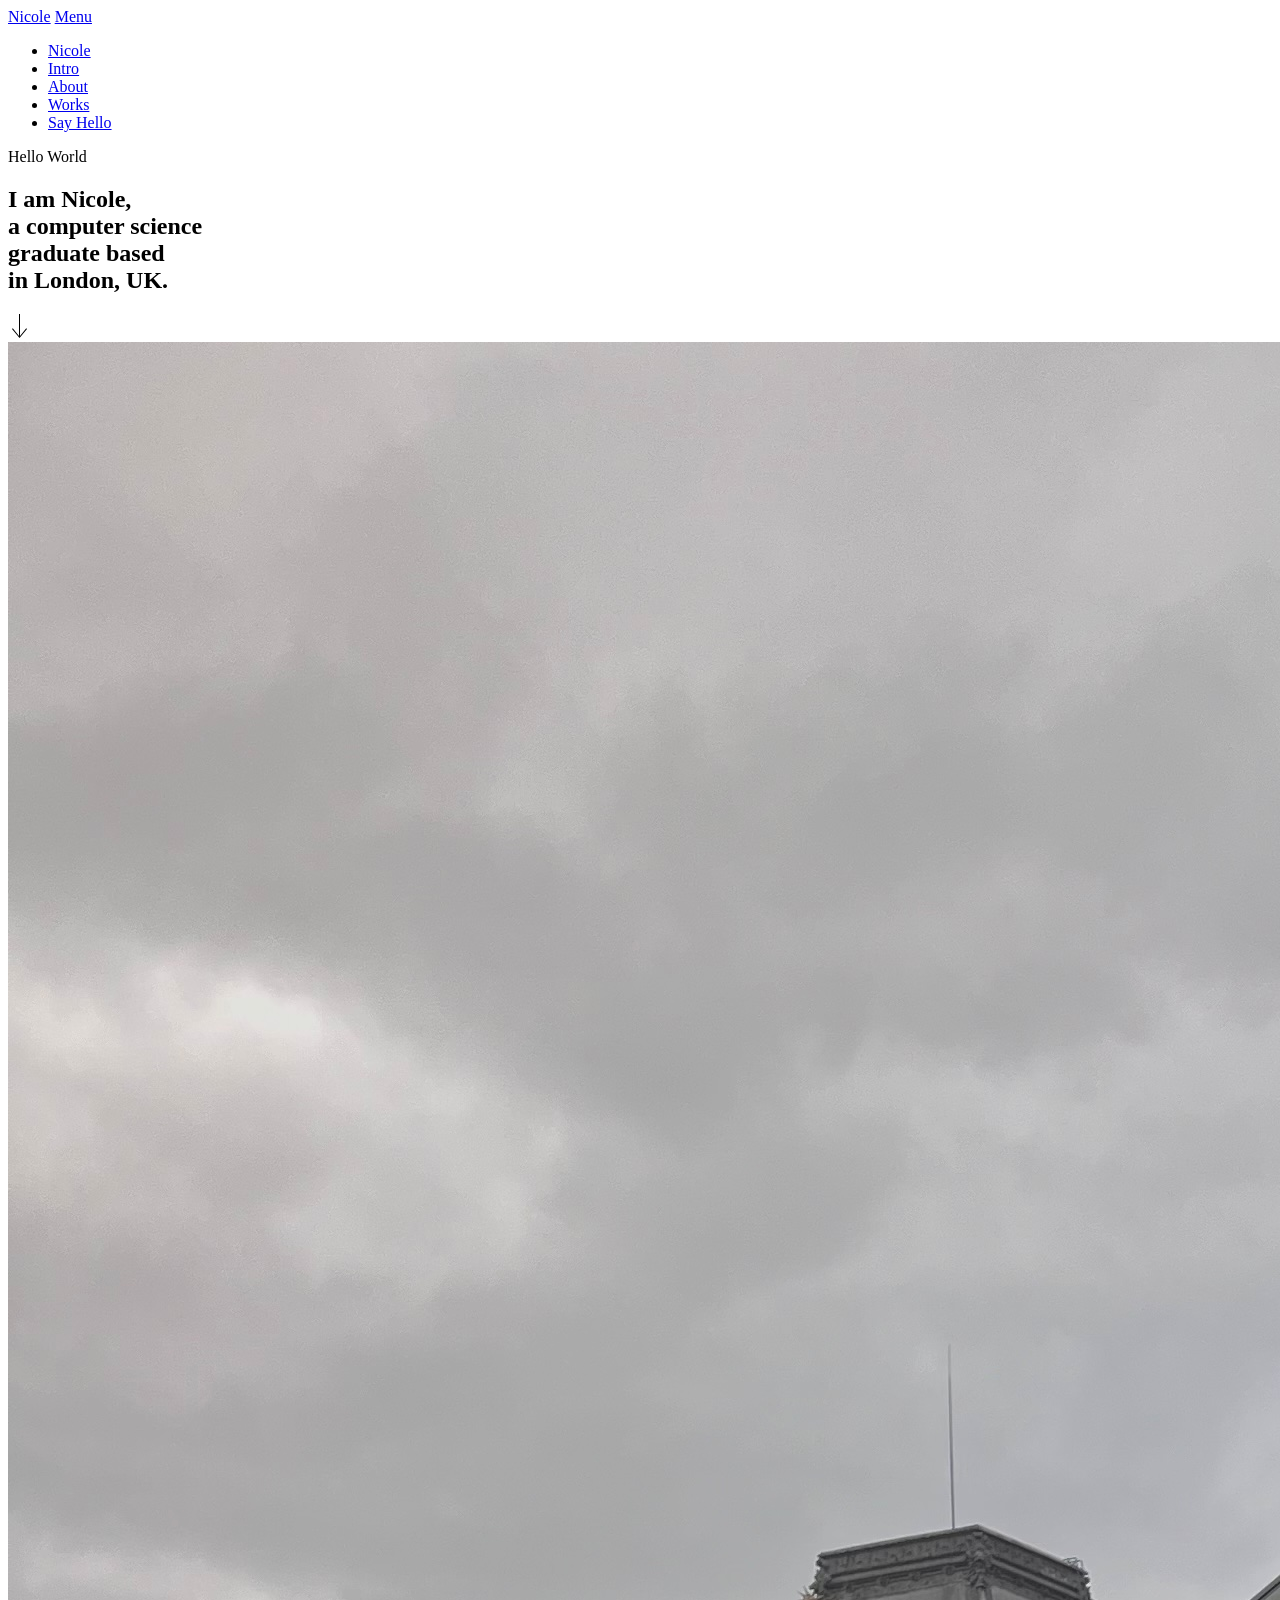
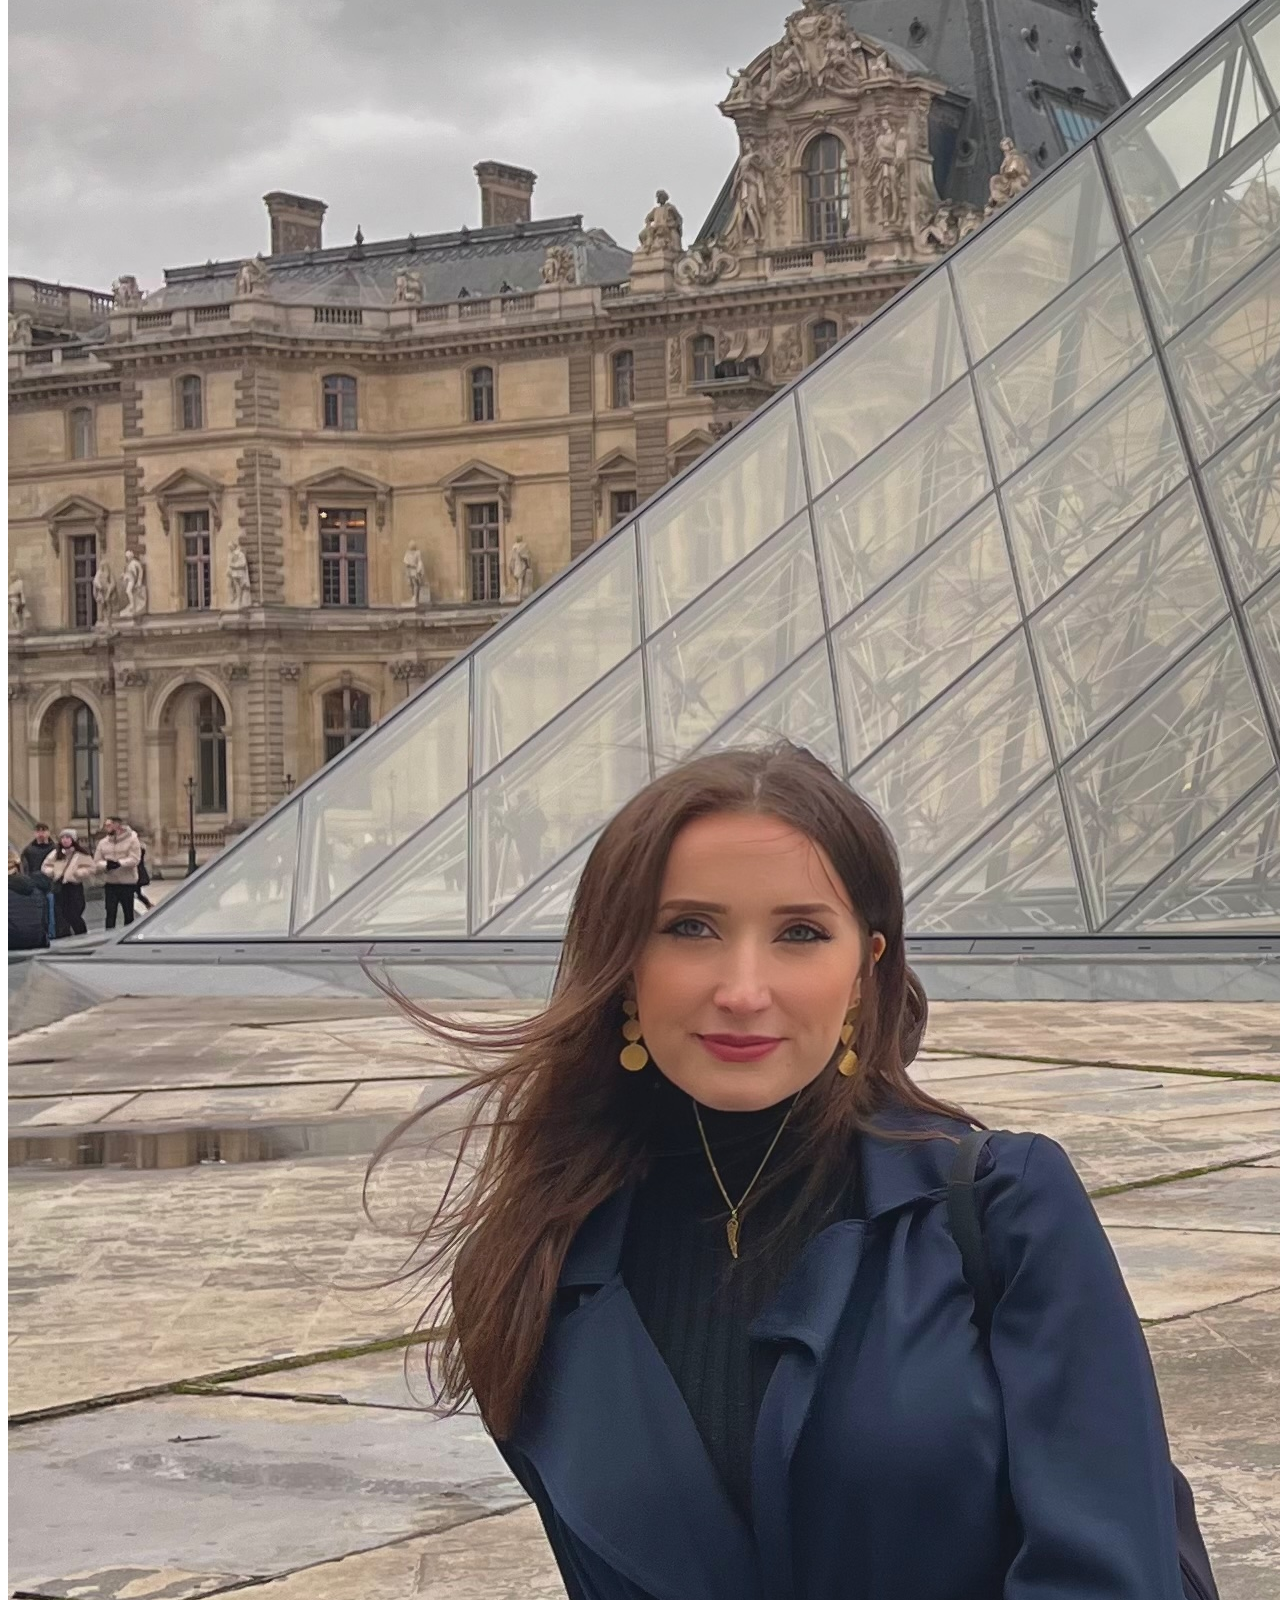
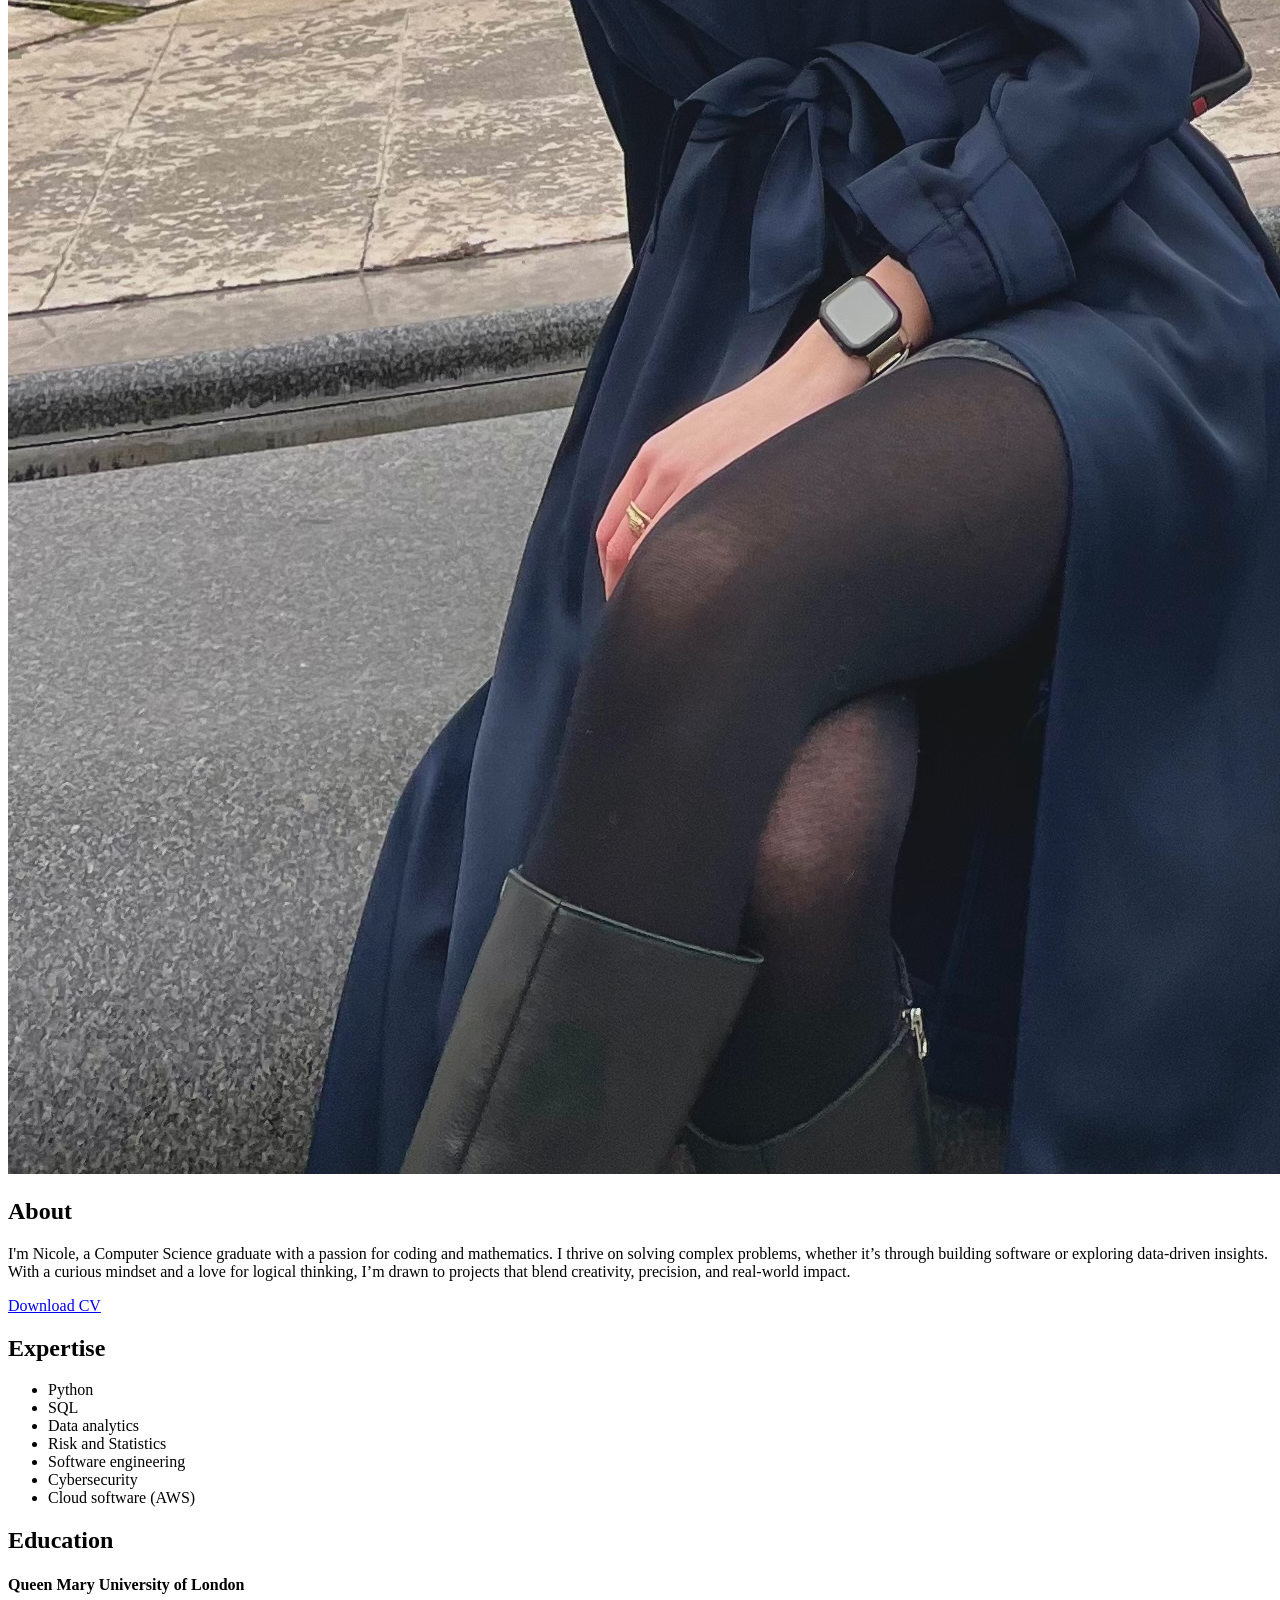
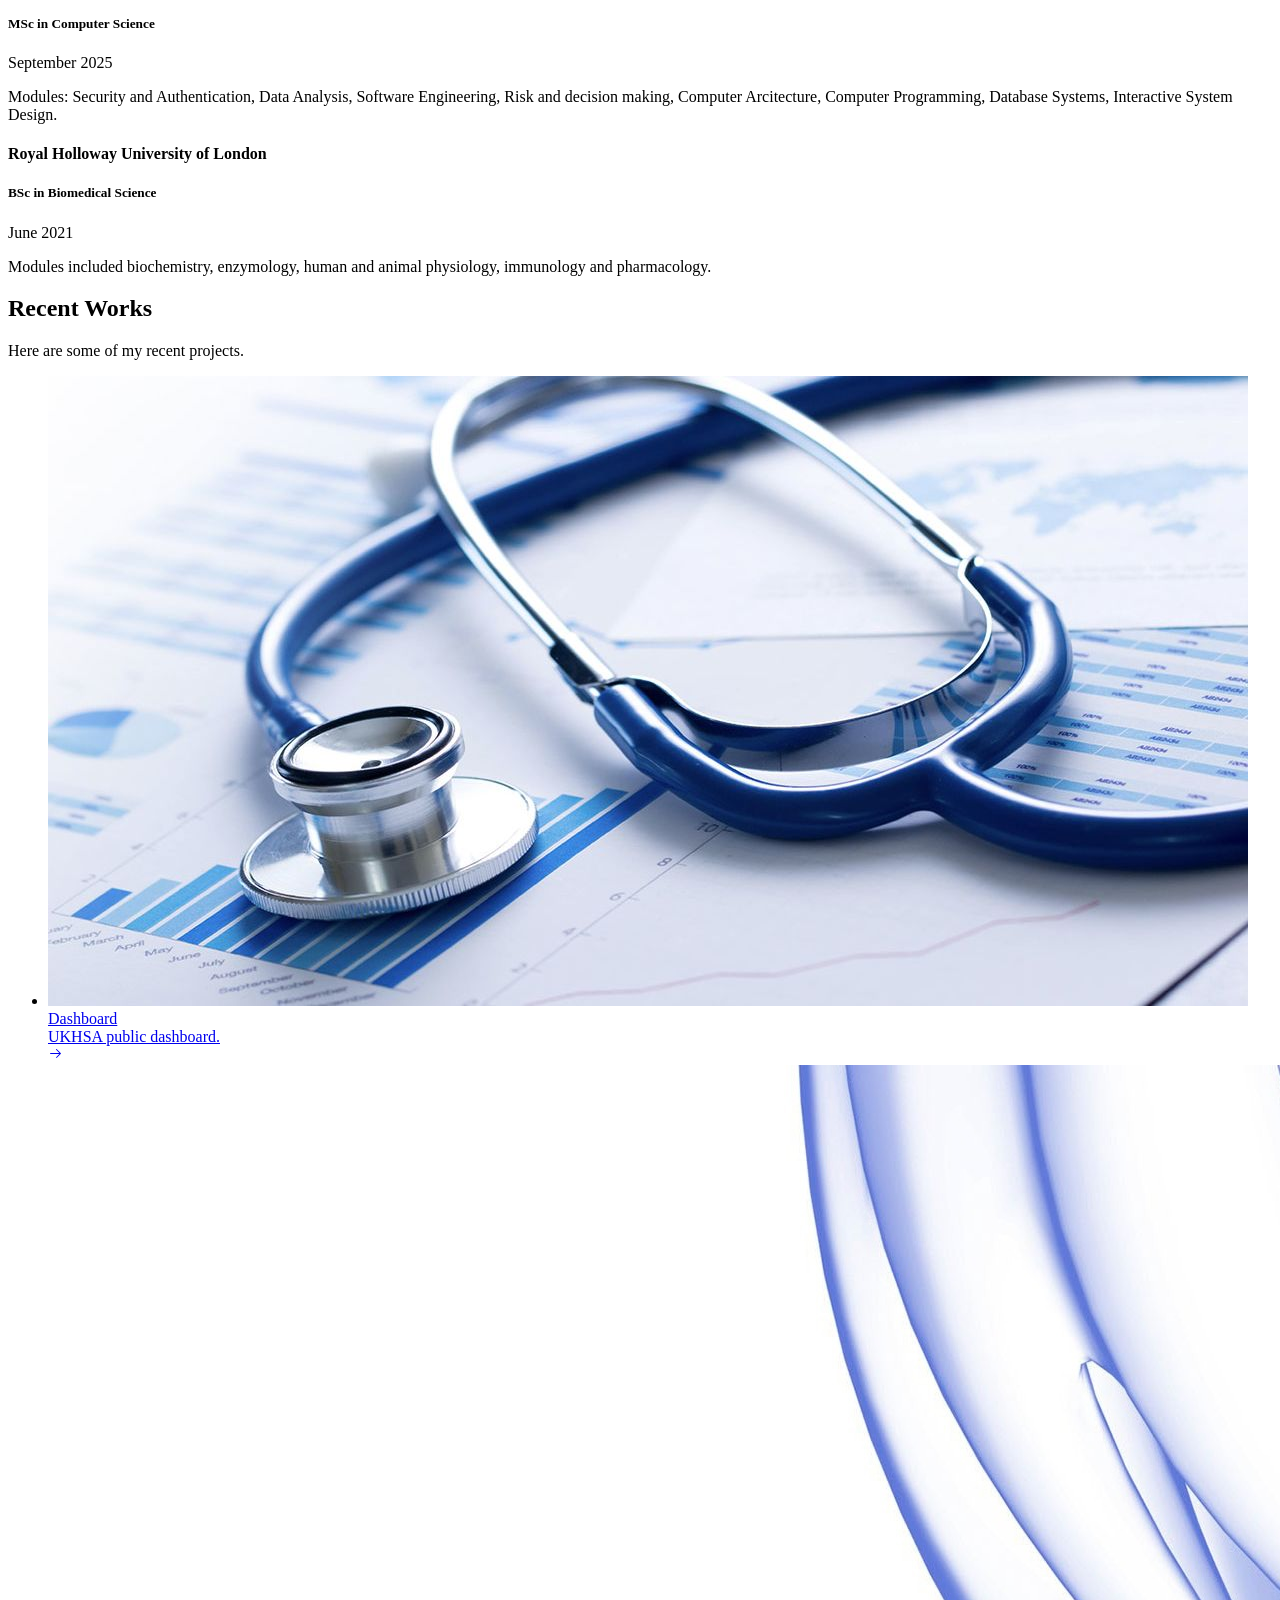
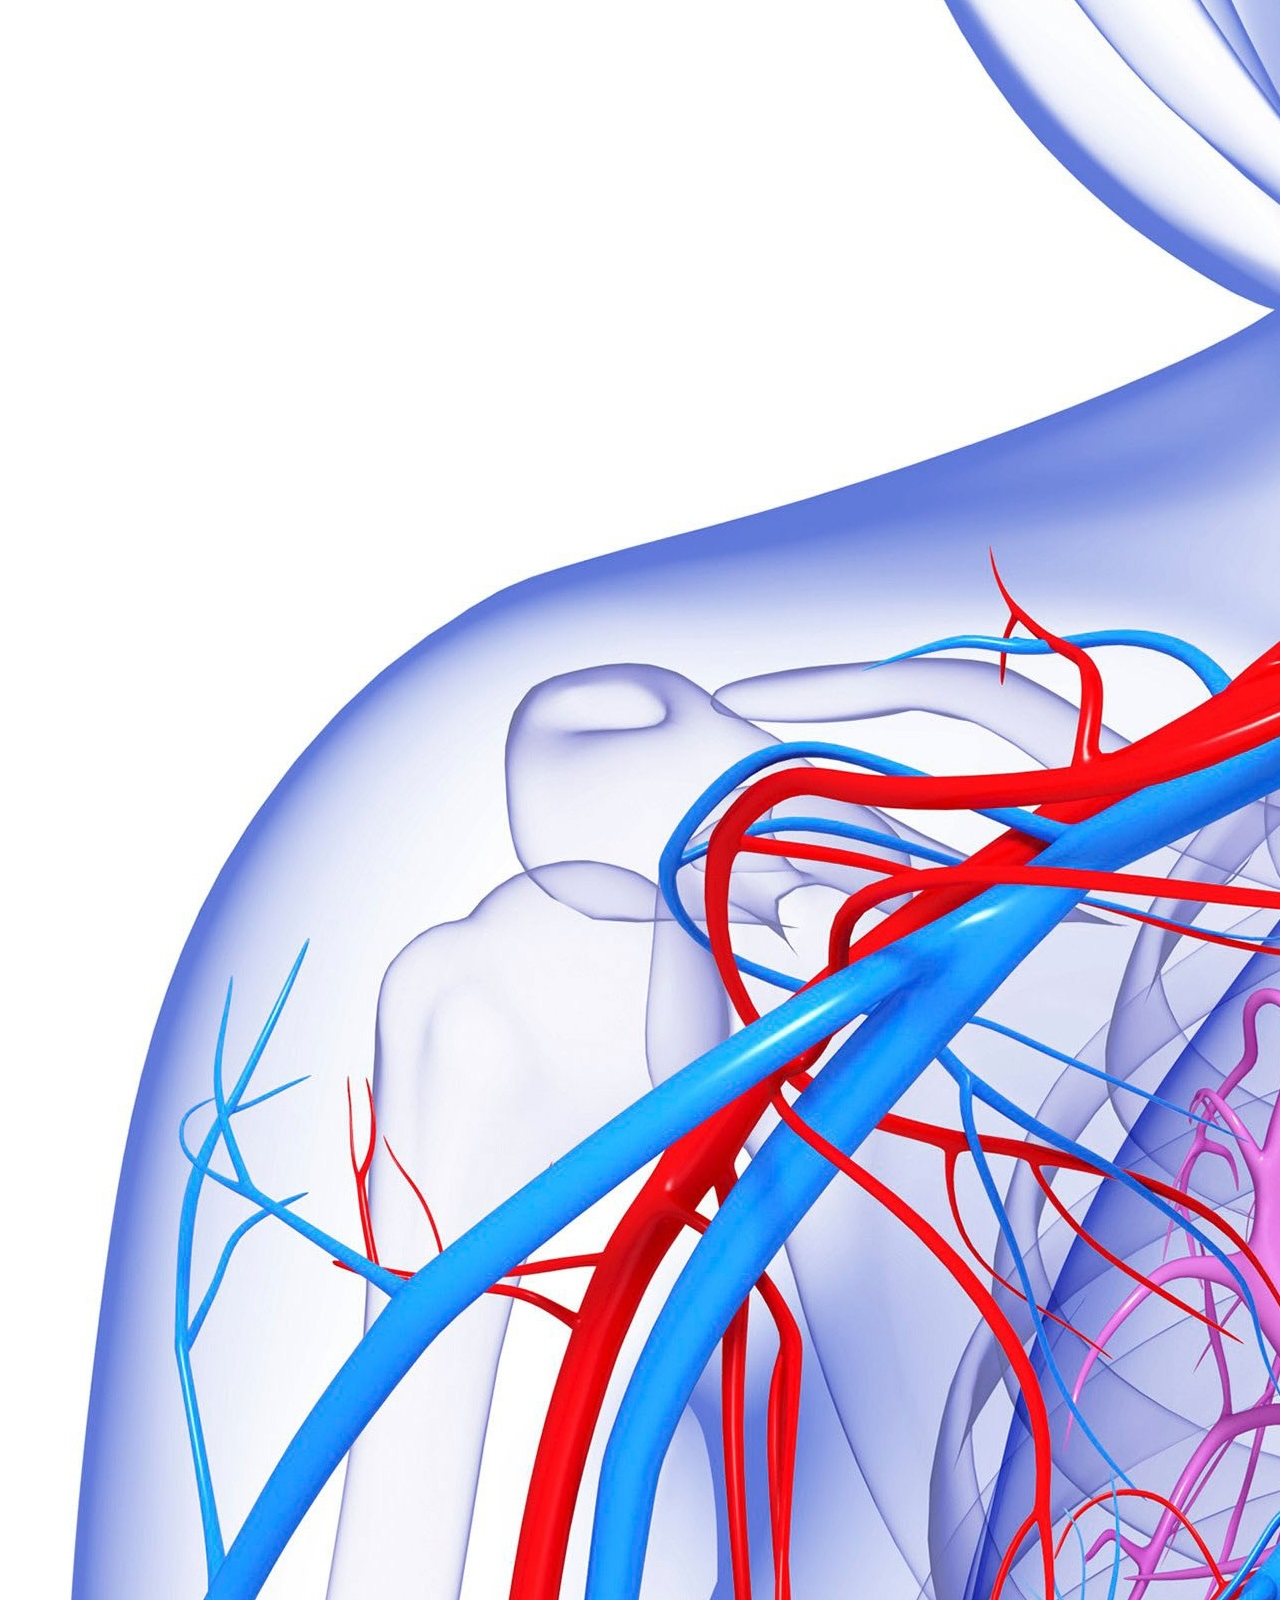
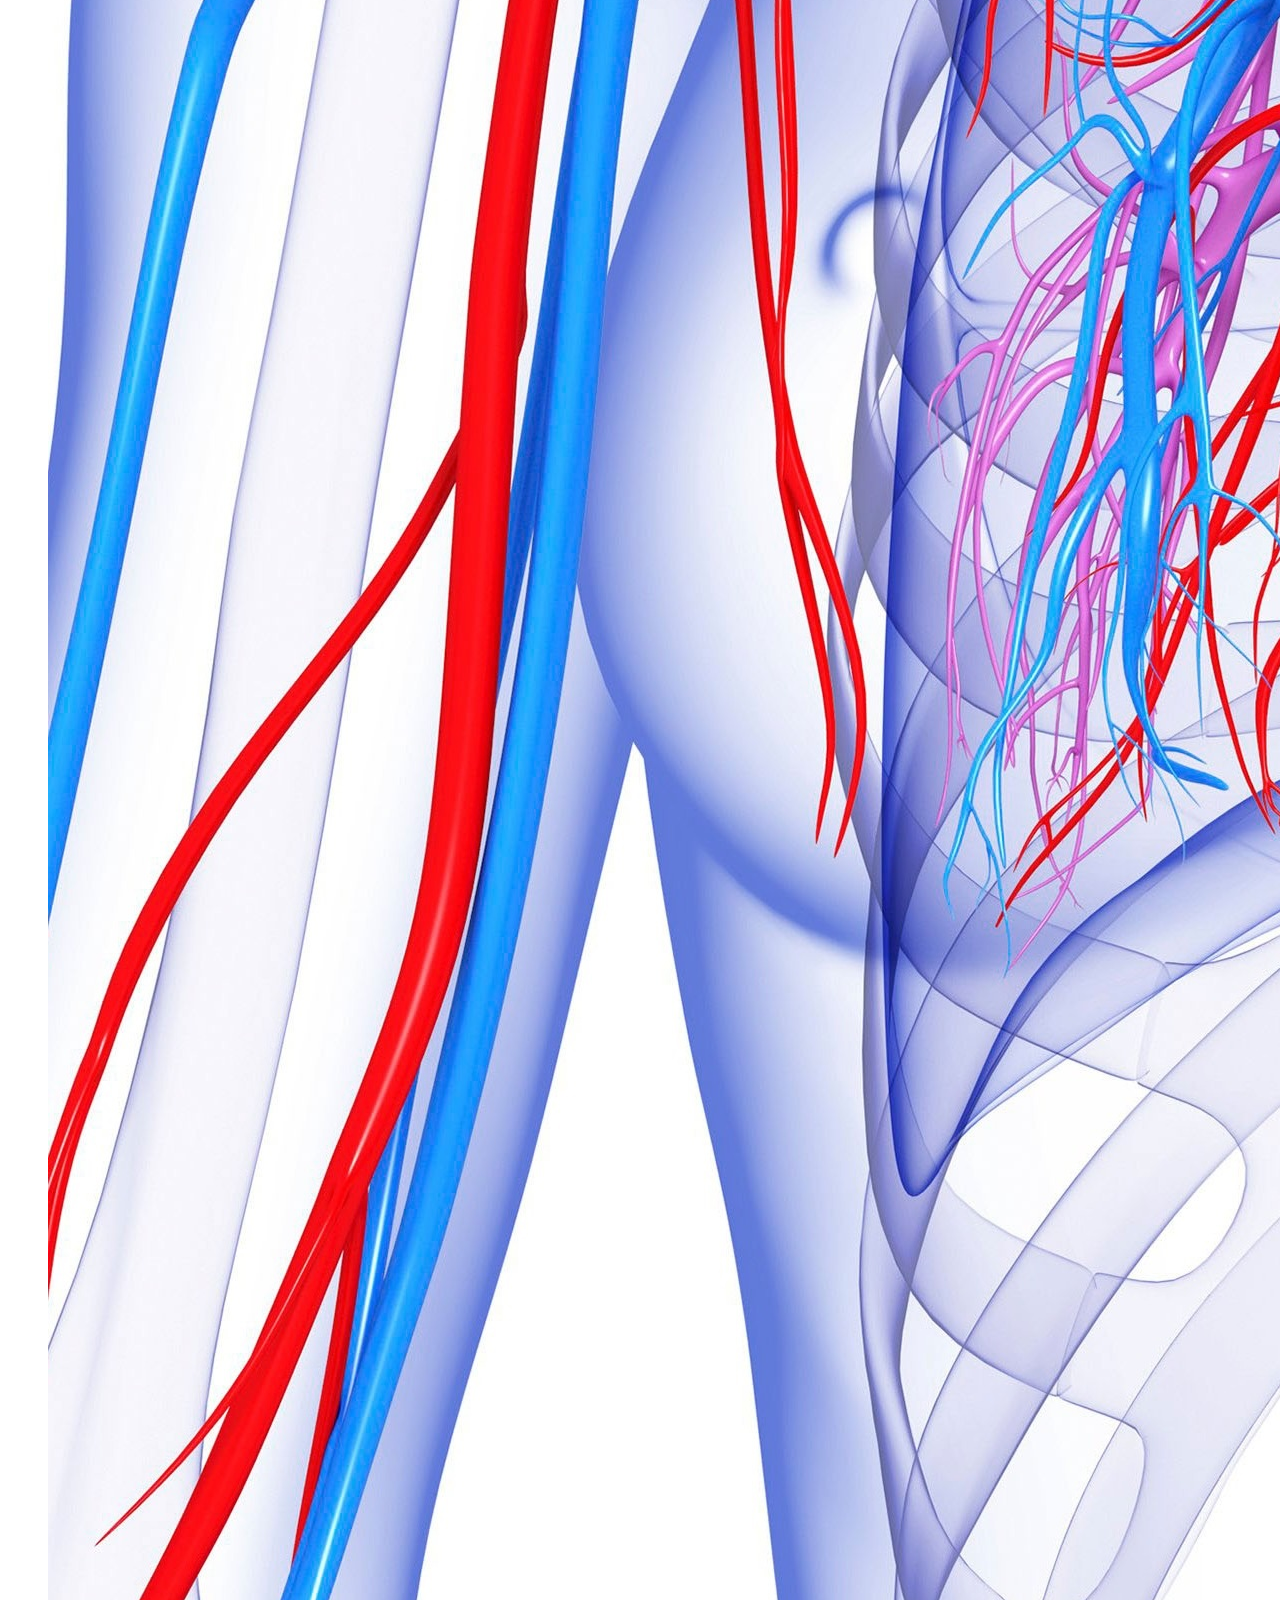
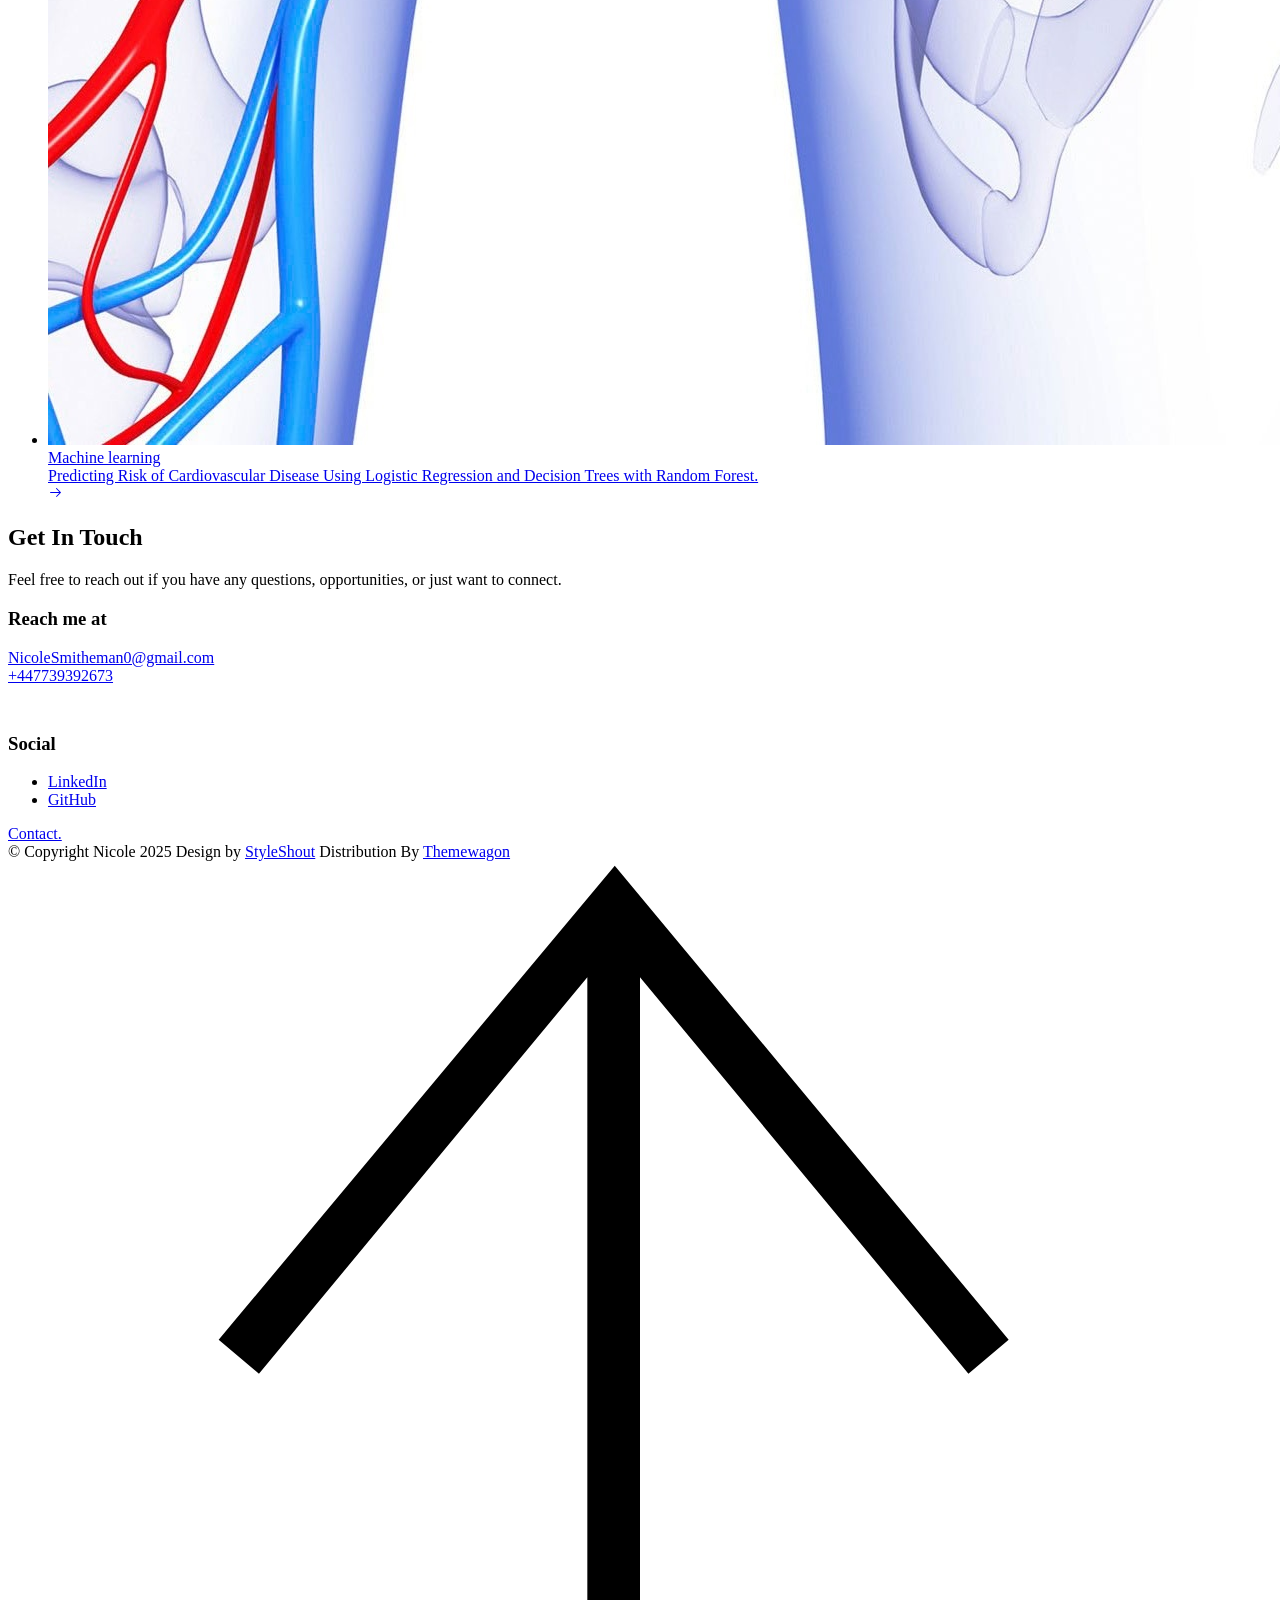
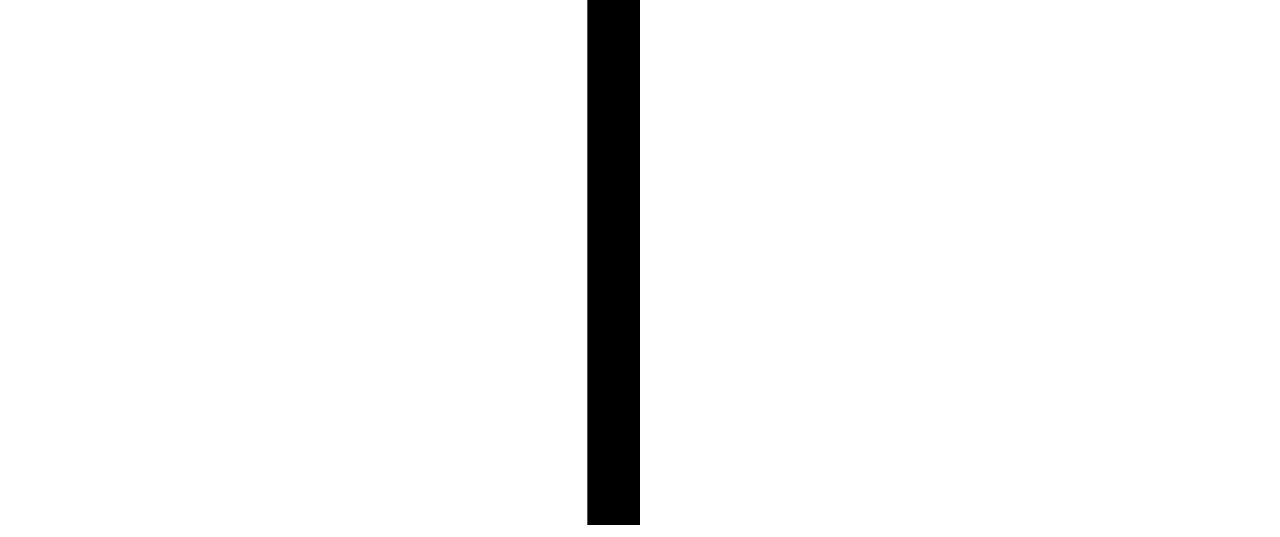
==== docs/index.html @ 917d20ea "Update index.html" ====
<!DOCTYPE html>
<html class="no-js ss-preload" lang="en">
<head>

    <!--- basic page needs
    ================================================== -->
    <meta charset="utf-8">
    <title>Nicole</title>
    <meta name="description" content="Nicole's portfolio – Computer Science graduate">
    <meta name="author" content="Nicole Smitheman">

    <!-- mobile specific metas
    ================================================== -->
    <meta name="viewport" content="width=device-width, initial-scale=1">

    <!-- CSS
    ================================================== -->
    <link rel="stylesheet" href="css/vendor.css">
    <link rel="stylesheet" href="css/styles.css">

    <!-- favicons
    ================================================== -->
    <link rel="icon"         href="favicon.ico" type="image/x-icon">
    <link rel="shortcut icon" href="favicon.ico" type="image/x-icon">

</head>

<body id="top">


    <!-- # preloader
    ================================================== -->
    <div id="preloader">
        <div id="loader">
        </div>
    </div>


    <!-- # page wrap
    ================================================== -->
    <div class="s-pagewrap">

        <div class="circles">
            <span></span>
            <span></span>
            <span></span>
            <span></span>
            <span></span>
        </div>


        <!-- ## site header 
        ================================================== -->
        <header class="s-header">

            <div class="header-mobile">
                <span class="mobile-home-link"><a href="index.html">Nicole</a></span>
                <a class="mobile-menu-toggle" href="#0"><span>Menu</span></a>
            </div>

            <div class="row wide main-nav-wrap">
                <nav class="column lg-12 main-nav">
                    <ul>
                        <li><a href="index.html" class="home-link">Nicole</a></li>
                        <li class="current"><a href="#intro" class="smoothscroll">Intro</a></li>
                        <li><a href="#about" class="smoothscroll">About</a></li>
                        <li><a href="#works" class="smoothscroll">Works</a></li>
                        <li><a href="#contact" class="smoothscroll">Say Hello</a></li>
                    </ul>
                </nav>
            </div>

        </header> <!-- end s-header -->


        <!-- ## main content
        ==================================================- -->
        <main class="s-content">


            <!-- ### intro
            ================================================== -->
            <section id="intro" class="s-intro target-section">

                <div class="row intro-content wide">

                    <div class="column">
                        <div class="text-pretitle with-line">
                            Hello World
                        </div>

                        <h1 class="text-huge-title">
                            I am Nicole, <br>
                            a computer science <br>
                            graduate based <br> 
                            in London, UK.
                        </h1>
                    </div>

                </div> <!-- end intro content -->

                <a href="#about" class="intro-scrolldown smoothscroll">
                    <svg width="24" height="24" viewBox="0 0 24 24" xmlns="http://www.w3.org/2000/svg" fill-rule="evenodd" clip-rule="evenodd"><path d="M11 21.883l-6.235-7.527-.765.644 7.521 9 7.479-9-.764-.645-6.236 7.529v-21.884h-1v21.883z"/></svg>
                </a>

            </section> <!-- end s-intro -->


            <!-- ### about
            ================================================== -->
            <section id="about" class="s-about target-section">


                <div class="row about-info wide" data-animate-block>

                    <div class="column lg-6 md-12 about-info__pic-block">
                        <img src="images/Nicole.jpg" alt="Nicole" class="about-info__pic" data-animate-el>
                    </div>

                    <div class="column lg-6 md-12">
                        <div class="about-info__text" >

                            <h2 class="text-pretitle with-line" data-animate-el>
                                About
                            </h2>
                            <p class="attention-getter" data-animate-el>
                                I'm Nicole, a Computer Science graduate with a passion for coding and mathematics. I thrive on solving complex problems, whether it’s through building software or exploring data-driven insights. With a curious mindset and a love for logical thinking, I’m drawn to projects that blend creativity, precision, and real-world impact.
                            </p>
                            <a href="cv.pdf" class="btn btn--medium u-fullwidth" data-animate-el>Download CV</a>

                        </div>
                    </div>
                </div> <!-- about-info -->


                <div class="row about-expertise" data-animate-block>
                    <div class="column lg-12">

                        <h2 class="text-pretitle" data-animate-el>Expertise</h2>

                        <ul class="skills-list h1" data-animate-el>
                            <li>Python</li>
                            <li>SQL</li>
                            <li>Data analytics</li>
                            <li>Risk and Statistics</li>
                            <li>Software engineering</li>
                            <li>Cybersecurity</li>
                            <li>Cloud software (AWS)</li>
                        </ul>

                    </div>
                </div> <!-- end about-expertise -->

                <div class="row about-timelines" data-animate-block>
                                     <div class="column lg-6 tab-12">

                        <h2 class="text-pretitle" data-animate-el>
                            Education
                        </h2>

                        <div class="timeline" data-animate-el>

                            <div class="timeline__block">
                                <div class="timeline__bullet"></div>
                                <div class="timeline__header">
                                    <h4 class="timeline__title">Queen Mary University of London</h3>
                                    <h5 class="timeline__meta">MSc in Computer Science</h5>
                                    <p class="timeline__timeframe">September 2025</p>
                                </div>
                                <div class="timeline__desc">
                                    <p>Modules: Security and Authentication, Data Analysis, Software Engineering, Risk and decision making, Computer Arcitecture, Computer Programming, Database Systems, Interactive System Design.</p>
                                </div>
                            </div>
    
                            <div class="timeline__block">
                                <div class="timeline__bullet"></div>
                                <div class="timeline__header">
                                    <h4 class="timeline__title">Royal Holloway University of London</h4>
                                    <h5 class="timeline__meta">BSc in Biomedical Science</h5>
                                    <p class="timeline__timeframe">June 2021</p>
                                </div>
                                <div class="timeline__desc">
                                    <p>Modules included biochemistry, enzymology, human and animal physiology, immunology and pharmacology.</p>
                                </div>
                            </div>
    
                        </div> <!-- end timeline -->
                        
                    </div> <!-- end column -->


                </div> <!-- end about-timelines -->

            </section> <!-- end s-about -->


            <!-- ### works
            ================================================== -->
            <section id="works" class="s-works target-section">


                <div class="row works-portfolio">

                    <div class="column lg-12" data-animate-block>

                        <h2 class="text-pretitle" data-animate-el>
                            Recent Works
                        </h2>
                        <p class="h1" data-animate-el>
                            Here are some of my recent projects.
                        </p>
    
                        <ul class="folio-list row block-lg-one-half block-stack-on-1000">

                            <li class="folio-list__item column" data-animate-el>
                                <a class="folio-list__item-link" href="#modal-01">
                                    <div class="folio-list__item-pic">
                                        <img src="images/portfolio/healthcare.jpeg" alt="">
                                    </div>
                                    
                                    <div class="folio-list__item-text">
                                        <div class="folio-list__item-cat">
                                            Dashboard
                                        </div>
                                        <div class="folio-list__item-title">
                                            UKHSA public dashboard.
                                        </div>
                                    </div>
                                </a>
                                <a class="folio-list__proj-link" href="https://github.com/Nicole-s-git/Dashboard" title="Github link">
                                    <svg width="15" height="15" viewBox="0 0 15 15" fill="none" xmlns="http://www.w3.org/2000/svg"><path d="M8.14645 3.14645C8.34171 2.95118 8.65829 2.95118 8.85355 3.14645L12.8536 7.14645C13.0488 7.34171 13.0488 7.65829 12.8536 7.85355L8.85355 11.8536C8.65829 12.0488 8.34171 12.0488 8.14645 11.8536C7.95118 11.6583 7.95118 11.3417 8.14645 11.1464L11.2929 8H2.5C2.22386 8 2 7.77614 2 7.5C2 7.22386 2.22386 7 2.5 7H11.2929L8.14645 3.85355C7.95118 3.65829 7.95118 3.34171 8.14645 3.14645Z" fill="currentColor" fill-rule="evenodd" clip-rule="evenodd"></path></svg>
                                </a>
                            </li> <!--end folio-list__item -->

                            <li class="folio-list__item column" data-animate-el>
                                <a class="folio-list__item-link" href="#modal-02">
                                    <div class="folio-list__item-pic">
                                        <img src="images/portfolio/cardiovascular.jpg" alt="">
                                    </div>
                                    
                                    <div class="folio-list__item-text">
                                        <div class="folio-list__item-cat">
                                            Machine learning
                                        </div>
                                        <div class="folio-list__item-title">
                                            Predicting Risk of Cardiovascular Disease Using Logistic Regression and Decision Trees with Random Forest.
                                        </div>
                                    </div>
                                </a>
                                <a class="folio-list__proj-link" href="https://github.com/Nicole-s-git/CVD-risk-with-machine-learning" title="Github link">
                                    <svg width="15" height="15" viewBox="0 0 15 15" fill="none" xmlns="http://www.w3.org/2000/svg"><path d="M8.14645 3.14645C8.34171 2.95118 8.65829 2.95118 8.85355 3.14645L12.8536 7.14645C13.0488 7.34171 13.0488 7.65829 12.8536 7.85355L8.85355 11.8536C8.65829 12.0488 8.34171 12.0488 8.14645 11.8536C7.95118 11.6583 7.95118 11.3417 8.14645 11.1464L11.2929 8H2.5C2.22386 8 2 7.77614 2 7.5C2 7.22386 2.22386 7 2.5 7H11.2929L8.14645 3.85355C7.95118 3.65829 7.95118 3.34171 8.14645 3.14645Z" fill="currentColor" fill-rule="evenodd" clip-rule="evenodd"></path></svg>
                                </a>
                            </li> <!--end folio-list__item -->

                        </ul> <!-- end folio-list -->

                    </div> <!-- end column -->


                    <!-- Modal Templates Popup
                    -------------------------------------------- -->
                    <div id="modal-01" hidden>
                        <div class="modal-popup">
                            <img src="images/portfolio/gallery/healthcare.jpeg" alt="">
                
                            <div class="modal-popup__desc">
                                <h5>Dashboard</h5>
                                <p>This interactive dashboard tracks and visualizes real-time health surveillance data from the UK Health Security Agency (UKHSA). Built using Jupyter Notebook and Voila, it presents up-to-date MRSA infection trends through dynamic visualizations and responsive widgets. The dashboard fetches live data via API or JSON feeds, allowing users to explore recent trends without needing to run any code.</p>
                                <ul class="modal-popup__cat">
                                    <li>Python</li>
                                    <li>Widgets</li>
                                </ul>
                            </div>
                
                            <a href="https://github.com/Nicole-s-git/Dashboard" class="modal-popup__details">Github link</a>
                        </div>
                    </div> <!-- end modal -->

                    <div id="modal-02" hidden>
                        <div class="modal-popup">
                            <img src="images/portfolio/gallery/cardiovascular2.jpg" alt="">
                
                            <div class="modal-popup__desc">
                                <h5>Machine learning MSc dissertation</h5>
                                <p>A project focusing on machine learning-based intrusion detection for Internet of Medical Things. The project uses various algorithms including Random Forest, both alone and with SMOTE oversampling and Isolation forest, as well as the gradient-boosting method XGBoost. </p>
                                <ul class="modal-popup__cat">
                                    <li>Python</li>
                                </ul>
                            </div>
                
                            <a href="https://github.com/Nicole-s-git/CVD-risk-with-machine-learning" class="modal-popup__details">Project link</a>
                        </div>
                    </div> <!-- end modal -->

                </div> <!-- end works-portfolio -->

            </section> <!-- end s-works -->


            </section> <!-- end s-about -->

            <!-- ### contact
            ================================================== -->
            <section id="contact" class="s-contact target-section">

                <div class="row contact-top">
                    <div class="column lg-12">
                        <h2 class="text-pretitle">
                            Get In Touch
                        </h2>

                        <p class="h1">
                            Feel free to reach out if you have any questions, opportunities, or just want to connect.
                        </p>
                    </div>
                </div> <!-- end contact-top -->

                <div class="row contact-bottom">
                    <div class="column lg-3 md-6 tab-6 stack-on-550 contact-block">
                        <h3 class="text-pretitle">Reach me at</h3>
                        <p class="contact-links" style="margin-bottom: 3rem;">
                            <a href="mailto:NicoleSmitheman0@gmail.com" class="mailtoui">NicoleSmitheman0@gmail.com</a> <br>
                            <a href="tel:+447739392673">+447739392673</a>
                        </p>
                    </div>
                    <div class="column lg-4 md-6 tab-6 stack-on-550 contact-block">
                        <h3 class="text-pretitle">Social</h3>
                        <ul class="contact-social">
                            <li><a href="https://www.linkedin.com/in/nicole-smitheman-96130b195/">LinkedIn</a></li>
                            <li><a href="https://github.com/Nicole-s-git">GitHub</a></li>
                        </ul>
                    </div>
                    <div class="column lg-4 md-12 contact-block">
                        <a href="mailto:NicoleSmitheman0@gmail.com" class="mailtoui btn btn--medium u-fullwidth contact-btn">Contact.</a>
                    </div>
                </div> <!-- end contact-bottom -->

            </section> <!-- end contact -->

        </main> <!-- end s-content -->


        <!-- ## footer
        ================================================== -->
        <footer class="s-footer">

            <div class="row">
                <div class="column ss-copyright">
                    <span>© Copyright Nicole 2025</span> 
                    <span>Design by <a href="https://www.styleshout.com/">StyleShout</a> Distribution By <a href="https://themewagon.com">Themewagon</a></span>
                </div>

                <div class="ss-go-top">
                    <a class="smoothscroll" title="Back to Top" href="#top">
                        <svg xmlns="http://www.w3.org/2000/svg" viewBox="0 0 24 24" fill-rule="evenodd" clip-rule="evenodd"><path d="M11 2.206l-6.235 7.528-.765-.645 7.521-9 7.479 9-.764.646-6.236-7.53v21.884h-1v-21.883z"/></svg>
                    </a>
                </div>
            </div>

        </footer> <!-- end s-footer -->

    </div> <!-- end -s-pagewrap -->


    <!-- Java Script
    ================================================== -->
    <script src="js/plugins.js"></script>
    <script src="js/main.js"></script>

</body>
</html>
---- docs/css/vendor.css ----
/* ===================================================================
 * Theme Third-party Stylesheets
 * Template Ver. 1.0.0
 * 02-16-2021
 * -------------------------------------------------------------------
 *
 * TOC:
 * 
 * # PrismJS 1.20.0
 * # Swiper 6.4.5
 * # Basiclightbox
 * 
 * ------------------------------------------------------------------- */



/* ===================================================================
 * # PrismJS 1.20.0
 *   https://prismjs.com/download.html#themes=prism-tomorrow&languages=markup+css+clike+javascript+markup-templating+php
 *   
 *   prism.js tomorrow night eighties for JavaScript, CoffeeScript, CSS and HTML
 *   Based on https://github.com/chriskempson/tomorrow-theme
 *   @author Rose Pritchard
 * ------------------------------------------------------------------- */

code[class*="language-"],
pre[class*="language-"] {
    color           : #ccc;
    background      : none;
    font-family     : var(--font-mono);
    font-size       : calc(var(--text-size) * 0.9444);
    text-align      : left;
    white-space     : pre;
    word-spacing    : normal;
    word-break      : normal;
    word-wrap       : normal;
    line-height     : var(--vspace-1);
    -moz-tab-size   : 4;
    -o-tab-size     : 4;
    tab-size        : 4;
    -webkit-hyphens : none;
    -moz-hyphens    : none;
    -ms-hyphens     : none;
    hyphens         : none;
}

/* Code blocks */

pre[class*="language-"] {
    padding  : var(--vspace-0_5) 0 var(--vspace-1);
    margin   : 0;
    overflow : auto;
}

:not(pre)>code[class*="language-"],
pre[class*="language-"] {
    background : #2d2d2d;
}

/* Inline code */

:not(pre)>code[class*="language-"] {
    padding     : .1em;
    white-space : normal;
}

.token.comment,
.token.block-comment,
.token.prolog,
.token.doctype,
.token.cdata {
    color : #999;
}

.token.punctuation {
    color : #ccc;
}

.token.tag,
.token.attr-name,
.token.namespace,
.token.deleted {
    color : #e2777a;
}

.token.function-name {
    color : #6196cc;
}

.token.boolean,
.token.number,
.token.function {
    color : #f08d49;
}

.token.property,
.token.class-name,
.token.constant,
.token.symbol {
    color : #f8c555;
}

.token.selector,
.token.important,
.token.atrule,
.token.keyword,
.token.builtin {
    color : #cc99cd;
}

.token.string,
.token.char,
.token.attr-value,
.token.regex,
.token.variable {
    color : #7ec699;
}

.token.operator,
.token.entity,
.token.url {
    color : #67cdcc;
}

.token.important,
.token.bold {
    font-weight : bold;
}

.token.italic {
    font-style : italic;
}

.token.entity {
    cursor : help;
}

.token.inserted {
    color : green;
}



/* ===================================================================
 * # Swiper 6.4.5
 *   Most modern mobile touch slider and framework with hardware accelerated transitions
 *   https://swiperjs.com
 *
 *   Copyright 2014-2020 Vladimir Kharlampidi
 *
 *   Released under the MIT License
 *
 *   Released on: December 18, 2020
 * ------------------------------------------------------------------- */

@font-face {
    font-family : "swiper-icons";
    src         : url("data:application/font-woff;charset=utf-8;base64, [base64]//wADZ2x5ZgAAAywAAADMAAAD2MHtryVoZWFkAAABbAAAADAAAAA2E2+eoWhoZWEAAAGcAAAAHwAAACQC9gDzaG10eAAAAigAAAAZAAAArgJkABFsb2NhAAAC0AAAAFoAAABaFQAUGG1heHAAAAG8AAAAHwAAACAAcABAbmFtZQAAA/gAAAE5AAACXvFdBwlwb3N0AAAFNAAAAGIAAACE5s74hXjaY2BkYGAAYpf5Hu/j+W2+MnAzMYDAzaX6QjD6/4//Bxj5GA8AuRwMYGkAPywL13jaY2BkYGA88P8Agx4j+/8fQDYfA1AEBWgDAIB2BOoAeNpjYGRgYNBh4GdgYgABEMnIABJzYNADCQAACWgAsQB42mNgYfzCOIGBlYGB0YcxjYGBwR1Kf2WQZGhhYGBiYGVmgAFGBiQQkOaawtDAoMBQxXjg/wEGPcYDDA4wNUA2CCgwsAAAO4EL6gAAeNpj2M0gyAACqxgGNWBkZ2D4/wMA+xkDdgAAAHjaY2BgYGaAYBkGRgYQiAHyGMF8FgYHIM3DwMHABGQrMOgyWDLEM1T9/w8UBfEMgLzE////P/5//f/V/xv+r4eaAAeMbAxwIUYmIMHEgKYAYjUcsDAwsLKxc3BycfPw8jEQA/[base64]/uznmfPFBNODM2K7MTQ45YEAZqGP81AmGGcF3iPqOop0r1SPTaTbVkfUe4HXj97wYE+yNwWYxwWu4v1ugWHgo3S1XdZEVqWM7ET0cfnLGxWfkgR42o2PvWrDMBSFj/IHLaF0zKjRgdiVMwScNRAoWUoH78Y2icB/yIY09An6AH2Bdu/UB+yxopYshQiEvnvu0dURgDt8QeC8PDw7Fpji3fEA4z/PEJ6YOB5hKh4dj3EvXhxPqH/SKUY3rJ7srZ4FZnh1PMAtPhwP6fl2PMJMPDgeQ4rY8YT6Gzao0eAEA409DuggmTnFnOcSCiEiLMgxCiTI6Cq5DZUd3Qmp10vO0LaLTd2cjN4fOumlc7lUYbSQcZFkutRG7g6JKZKy0RmdLY680CDnEJ+UMkpFFe1RN7nxdVpXrC4aTtnaurOnYercZg2YVmLN/d/gczfEimrE/fs/bOuq29Zmn8tloORaXgZgGa78yO9/cnXm2BpaGvq25Dv9S4E9+5SIc9PqupJKhYFSSl47+Qcr1mYNAAAAeNptw0cKwkAAAMDZJA8Q7OUJvkLsPfZ6zFVERPy8qHh2YER+3i/BP83vIBLLySsoKimrqKqpa2hp6+jq6RsYGhmbmJqZSy0sraxtbO3sHRydnEMU4uR6yx7JJXveP7WrDycAAAAAAAH//wACeNpjYGRgYOABYhkgZgJCZgZNBkYGLQZtIJsFLMYAAAw3ALgAeNolizEKgDAQBCchRbC2sFER0YD6qVQiBCv/H9ezGI6Z5XBAw8CBK/m5iQQVauVbXLnOrMZv2oLdKFa8Pjuru2hJzGabmOSLzNMzvutpB3N42mNgZGBg4GKQYzBhYMxJLMlj4GBgAYow/P/PAJJhLM6sSoWKfWCAAwDAjgbRAAB42mNgYGBkAIIbCZo5IPrmUn0hGA0AO8EFTQAA") format("woff");
    font-weight : 400;
    font-style  : normal;
}

:root {
    --swiper-theme-color : #007aff;
}

.swiper-container {
    margin-left  : auto;
    margin-right : auto;
    position     : relative;
    overflow     : hidden;
    list-style   : none;
    padding      : 0;
    /* Fix of Webkit flickering */
    z-index      : 1;
}

.swiper-container-vertical>.swiper-wrapper {
    flex-direction : column;
}

.swiper-wrapper {
    position            : relative;
    width               : 100%;
    height              : 100%;
    z-index             : 1;
    display             : flex;
    transition-property : transform;
    box-sizing          : content-box;
}

.swiper-container-android .swiper-slide,
.swiper-wrapper {
    transform : translate3d(0px, 0, 0);
}

.swiper-container-multirow>.swiper-wrapper {
    flex-wrap : wrap;
}

.swiper-container-multirow-column>.swiper-wrapper {
    flex-wrap      : wrap;
    flex-direction : column;
}

.swiper-container-free-mode>.swiper-wrapper {
    transition-timing-function : ease-out;
    margin                     : 0 auto;
}

.swiper-slide {
    flex-shrink         : 0;
    width               : 100%;
    height              : 100%;
    position            : relative;
    transition-property : transform;
}

.swiper-slide-invisible-blank {
    visibility : hidden;
}

/* Auto Height */

.swiper-container-autoheight,
.swiper-container-autoheight .swiper-slide {
    height : auto;
}

.swiper-container-autoheight .swiper-wrapper {
    align-items         : flex-start;
    transition-property : transform, height;
}

/* 3D Effects */

.swiper-container-3d {
    perspective : 1200px;
}

.swiper-container-3d .swiper-wrapper,
.swiper-container-3d .swiper-slide,
.swiper-container-3d .swiper-slide-shadow-left,
.swiper-container-3d .swiper-slide-shadow-right,
.swiper-container-3d .swiper-slide-shadow-top,
.swiper-container-3d .swiper-slide-shadow-bottom,
.swiper-container-3d .swiper-cube-shadow {
    transform-style : preserve-3d;
}

.swiper-container-3d .swiper-slide-shadow-left,
.swiper-container-3d .swiper-slide-shadow-right,
.swiper-container-3d .swiper-slide-shadow-top,
.swiper-container-3d .swiper-slide-shadow-bottom {
    position       : absolute;
    left           : 0;
    top            : 0;
    width          : 100%;
    height         : 100%;
    pointer-events : none;
    z-index        : 10;
}

.swiper-container-3d .swiper-slide-shadow-left {
    background-image : linear-gradient(to left, rgba(0, 0, 0, 0.5), rgba(0, 0, 0, 0));
}

.swiper-container-3d .swiper-slide-shadow-right {
    background-image : linear-gradient(to right, rgba(0, 0, 0, 0.5), rgba(0, 0, 0, 0));
}

.swiper-container-3d .swiper-slide-shadow-top {
    background-image : linear-gradient(to top, rgba(0, 0, 0, 0.5), rgba(0, 0, 0, 0));
}

.swiper-container-3d .swiper-slide-shadow-bottom {
    background-image : linear-gradient(to bottom, rgba(0, 0, 0, 0.5), rgba(0, 0, 0, 0));
}

/* CSS Mode */

.swiper-container-css-mode>.swiper-wrapper {
    overflow           : auto;
    scrollbar-width    : none;
    /* For Firefox */
    -ms-overflow-style : none;
    /* For Internet Explorer and Edge */
}

.swiper-container-css-mode>.swiper-wrapper::-webkit-scrollbar {
    display : none;
}

.swiper-container-css-mode>.swiper-wrapper>.swiper-slide {
    scroll-snap-align : start start;
}

.swiper-container-horizontal.swiper-container-css-mode>.swiper-wrapper {
    scroll-snap-type : x mandatory;
}

.swiper-container-vertical.swiper-container-css-mode>.swiper-wrapper {
    scroll-snap-type : y mandatory;
}

:root {
    --swiper-navigation-size   : 44px;
    /*
    --swiper-navigation-color  : var(--swiper-theme-color);
    */
}

.swiper-button-prev,
.swiper-button-next {
    position        : absolute;
    top             : 50%;
    width           : calc(var(--swiper-navigation-size) / 44 * 27);
    height          : var(--swiper-navigation-size);
    margin-top      : calc(-1 * var(--swiper-navigation-size) / 2);
    z-index         : 10;
    cursor          : pointer;
    display         : flex;
    align-items     : center;
    justify-content : center;
    color           : var(--swiper-navigation-color, var(--swiper-theme-color));
}

.swiper-button-prev.swiper-button-disabled,
.swiper-button-next.swiper-button-disabled {
    opacity        : 0.35;
    cursor         : auto;
    pointer-events : none;
}

.swiper-button-prev:after,
.swiper-button-next:after {
    font-family    : swiper-icons;
    font-size      : var(--swiper-navigation-size);
    text-transform : none !important;
    letter-spacing : 0;
    text-transform : none;
    font-variant   : initial;
    line-height    : 1;
}

.swiper-button-prev,
.swiper-container-rtl .swiper-button-next {
    left  : 10px;
    right : auto;
}

.swiper-button-prev:after,
.swiper-container-rtl .swiper-button-next:after {
    content : "prev";
}

.swiper-button-next,
.swiper-container-rtl .swiper-button-prev {
    right : 10px;
    left  : auto;
}

.swiper-button-next:after,
.swiper-container-rtl .swiper-button-prev:after {
    content : "next";
}

.swiper-button-prev.swiper-button-white,
.swiper-button-next.swiper-button-white {
    --swiper-navigation-color : #ffffff;
}

.swiper-button-prev.swiper-button-black,
.swiper-button-next.swiper-button-black {
    --swiper-navigation-color : #000000;
}

.swiper-button-lock {
    display : none;
}

:root {
    /*
    --swiper-pagination-color: var(--swiper-theme-color);
    */
}

.swiper-pagination {
    position   : absolute;
    text-align : center;
    transition : 300ms opacity;
    transform  : translate3d(0, 0, 0);
    z-index    : 10;
}

.swiper-pagination.swiper-pagination-hidden {
    opacity : 0;
}

/* Common Styles */

.swiper-pagination-fraction,
.swiper-pagination-custom,
.swiper-container-horizontal>.swiper-pagination-bullets {
    bottom : 10px;
    left   : 0;
    width  : 100%;
}

/* Bullets */

.swiper-pagination-bullets-dynamic {
    overflow  : hidden;
    font-size : 0;
}

.swiper-pagination-bullets-dynamic .swiper-pagination-bullet {
    transform : scale(0.33);
    position  : relative;
}

.swiper-pagination-bullets-dynamic .swiper-pagination-bullet-active {
    transform : scale(1);
}

.swiper-pagination-bullets-dynamic .swiper-pagination-bullet-active-main {
    transform : scale(1);
}

.swiper-pagination-bullets-dynamic .swiper-pagination-bullet-active-prev {
    transform : scale(0.66);
}

.swiper-pagination-bullets-dynamic .swiper-pagination-bullet-active-prev-prev {
    transform : scale(0.33);
}

.swiper-pagination-bullets-dynamic .swiper-pagination-bullet-active-next {
    transform : scale(0.66);
}

.swiper-pagination-bullets-dynamic .swiper-pagination-bullet-active-next-next {
    transform : scale(0.33);
}

.swiper-pagination-bullet {
    width         : 8px;
    height        : 8px;
    display       : inline-block;
    border-radius : 100%;
    background    : #000;
    opacity       : 0.2;
}

button.swiper-pagination-bullet {
    border             : none;
    margin             : 0;
    padding            : 0;
    box-shadow         : none;
    -webkit-appearance : none;
    -moz-appearance    : none;
    appearance         : none;
}

.swiper-pagination-clickable .swiper-pagination-bullet {
    cursor : pointer;
}

.swiper-pagination-bullet-active {
    opacity    : 1;
    background : var(--swiper-pagination-color, var(--swiper-theme-color));
}

.swiper-container-vertical>.swiper-pagination-bullets {
    right     : 10px;
    top       : 50%;
    transform : translate3d(0px, -50%, 0);
}

.swiper-container-vertical>.swiper-pagination-bullets .swiper-pagination-bullet {
    margin  : 6px 0;
    display : block;
}

.swiper-container-vertical>.swiper-pagination-bullets.swiper-pagination-bullets-dynamic {
    top       : 50%;
    transform : translateY(-50%);
    width     : 8px;
}

.swiper-container-vertical>.swiper-pagination-bullets.swiper-pagination-bullets-dynamic .swiper-pagination-bullet {
    display    : inline-block;
    transition : 200ms transform, 200ms top;
}

.swiper-container-horizontal>.swiper-pagination-bullets .swiper-pagination-bullet {
    margin : 0 4px;
}

.swiper-container-horizontal>.swiper-pagination-bullets.swiper-pagination-bullets-dynamic {
    left        : 50%;
    transform   : translateX(-50%);
    white-space : nowrap;
}

.swiper-container-horizontal>.swiper-pagination-bullets.swiper-pagination-bullets-dynamic .swiper-pagination-bullet {
    transition : 200ms transform, 200ms left;
}

.swiper-container-horizontal.swiper-container-rtl>.swiper-pagination-bullets-dynamic .swiper-pagination-bullet {
    transition : 200ms transform, 200ms right;
}

/* Progress */

.swiper-pagination-progressbar {
    background : rgba(0, 0, 0, 0.25);
    position   : absolute;
}

.swiper-pagination-progressbar .swiper-pagination-progressbar-fill {
    background       : var(--swiper-pagination-color, var(--swiper-theme-color));
    position         : absolute;
    left             : 0;
    top              : 0;
    width            : 100%;
    height           : 100%;
    transform        : scale(0);
    transform-origin : left top;
}

.swiper-container-rtl .swiper-pagination-progressbar .swiper-pagination-progressbar-fill {
    transform-origin : right top;
}

.swiper-container-horizontal>.swiper-pagination-progressbar,
.swiper-container-vertical>.swiper-pagination-progressbar.swiper-pagination-progressbar-opposite {
    width  : 100%;
    height : 4px;
    left   : 0;
    top    : 0;
}

.swiper-container-vertical>.swiper-pagination-progressbar,
.swiper-container-horizontal>.swiper-pagination-progressbar.swiper-pagination-progressbar-opposite {
    width  : 4px;
    height : 100%;
    left   : 0;
    top    : 0;
}

.swiper-pagination-white {
    --swiper-pagination-color : #ffffff;
}

.swiper-pagination-black {
    --swiper-pagination-color : #000000;
}

.swiper-pagination-lock {
    display : none;
}

/* Scrollbar */

.swiper-scrollbar {
    border-radius    : 10px;
    position         : relative;
    -ms-touch-action : none;
    background       : rgba(0, 0, 0, 0.1);
}

.swiper-container-horizontal>.swiper-scrollbar {
    position : absolute;
    left     : 1%;
    bottom   : 3px;
    z-index  : 50;
    height   : 5px;
    width    : 98%;
}

.swiper-container-vertical>.swiper-scrollbar {
    position : absolute;
    right    : 3px;
    top      : 1%;
    z-index  : 50;
    width    : 5px;
    height   : 98%;
}

.swiper-scrollbar-drag {
    height        : 100%;
    width         : 100%;
    position      : relative;
    background    : rgba(0, 0, 0, 0.5);
    border-radius : 10px;
    left          : 0;
    top           : 0;
}

.swiper-scrollbar-cursor-drag {
    cursor : move;
}

.swiper-scrollbar-lock {
    display : none;
}

.swiper-zoom-container {
    width           : 100%;
    height          : 100%;
    display         : flex;
    justify-content : center;
    align-items     : center;
    text-align      : center;
}

.swiper-zoom-container>img,
.swiper-zoom-container>svg,
.swiper-zoom-container>canvas {
    max-width  : 100%;
    max-height : 100%;
    object-fit : contain;
}

.swiper-slide-zoomed {
    cursor : move;
}

/* Preloader */

:root {
    /*
    --swiper-preloader-color: var(--swiper-theme-color);
    */
}

.swiper-lazy-preloader {
    width            : 42px;
    height           : 42px;
    position         : absolute;
    left             : 50%;
    top              : 50%;
    margin-left      : -21px;
    margin-top       : -21px;
    z-index          : 10;
    transform-origin : 50%;
    animation        : swiper-preloader-spin 1s infinite linear;
    box-sizing       : border-box;
    border           : 4px solid var(--swiper-preloader-color, var(--swiper-theme-color));
    border-radius    : 50%;
    border-top-color : transparent;
}

.swiper-lazy-preloader-white {
    --swiper-preloader-color : #fff;
}

.swiper-lazy-preloader-black {
    --swiper-preloader-color : #000;
}

@keyframes swiper-preloader-spin {
    100% {
        transform : rotate(360deg);
    }
}

/* a11y */

.swiper-container .swiper-notification {
    position       : absolute;
    left           : 0;
    top            : 0;
    pointer-events : none;
    opacity        : 0;
    z-index        : -1000;
}

.swiper-container-fade.swiper-container-free-mode .swiper-slide {
    transition-timing-function : ease-out;
}

.swiper-container-fade .swiper-slide {
    pointer-events      : none;
    transition-property : opacity;
}

.swiper-container-fade .swiper-slide .swiper-slide {
    pointer-events : none;
}

.swiper-container-fade .swiper-slide-active,
.swiper-container-fade .swiper-slide-active .swiper-slide-active {
    pointer-events : auto;
}

.swiper-container-cube {
    overflow : visible;
}

.swiper-container-cube .swiper-slide {
    pointer-events              : none;
    -webkit-backface-visibility : hidden;
    backface-visibility         : hidden;
    z-index                     : 1;
    visibility                  : hidden;
    transform-origin            : 0 0;
    width                       : 100%;
    height                      : 100%;
}

.swiper-container-cube .swiper-slide .swiper-slide {
    pointer-events : none;
}

.swiper-container-cube.swiper-container-rtl .swiper-slide {
    transform-origin : 100% 0;
}

.swiper-container-cube .swiper-slide-active,
.swiper-container-cube .swiper-slide-active .swiper-slide-active {
    pointer-events : auto;
}

.swiper-container-cube .swiper-slide-active,
.swiper-container-cube .swiper-slide-next,
.swiper-container-cube .swiper-slide-prev,
.swiper-container-cube .swiper-slide-next+.swiper-slide {
    pointer-events : auto;
    visibility     : visible;
}

.swiper-container-cube .swiper-slide-shadow-top,
.swiper-container-cube .swiper-slide-shadow-bottom,
.swiper-container-cube .swiper-slide-shadow-left,
.swiper-container-cube .swiper-slide-shadow-right {
    z-index                     : 0;
    -webkit-backface-visibility : hidden;
    backface-visibility         : hidden;
}

.swiper-container-cube .swiper-cube-shadow {
    position       : absolute;
    left           : 0;
    bottom         : 0px;
    width          : 100%;
    height         : 100%;
    background     : #000;
    opacity        : 0.6;
    -webkit-filter : blur(50px);
    filter         : blur(50px);
    z-index        : 0;
}

.swiper-container-flip {
    overflow : visible;
}

.swiper-container-flip .swiper-slide {
    pointer-events              : none;
    -webkit-backface-visibility : hidden;
    backface-visibility         : hidden;
    z-index                     : 1;
}

.swiper-container-flip .swiper-slide .swiper-slide {
    pointer-events : none;
}

.swiper-container-flip .swiper-slide-active,
.swiper-container-flip .swiper-slide-active .swiper-slide-active {
    pointer-events : auto;
}

.swiper-container-flip .swiper-slide-shadow-top,
.swiper-container-flip .swiper-slide-shadow-bottom,
.swiper-container-flip .swiper-slide-shadow-left,
.swiper-container-flip .swiper-slide-shadow-right {
    z-index                     : 0;
    -webkit-backface-visibility : hidden;
    backface-visibility         : hidden;
}



/* ===================================================================
 * # Basiclightbox
 *
 *
 * ------------------------------------------------------------------- */

.basicLightbox {
    position        : fixed;
    display         : flex;
    justify-content : center;
    align-items     : center;
    top             : 0;
    left            : 0;
    width           : 100%;
    height          : 100vh;
    background      : var(--color-body);
    opacity         : 0.01;
    transition      : opacity 0.4s ease;
    z-index         : 1000;
    will-change     : opacity;
}

.basicLightbox::after {
    content             : "";
    position            : absolute;
    top                 : 1.8rem;
    right               : 1.8rem;
    width               : 2em;
    height              : 2em;
    background          : url(../images/icons/icon-close.svg);
    background-position : center;
    background-size     : 1.8rem 1.8rem;
    background-repeat   : no-repeat;
    cursor              : pointer;
}

.basicLightbox--visible {
    opacity : 1;
}

.basicLightbox__placeholder {
    max-width   : 100%;
    transform   : scale(0.9);
    transition  : all 0.4s ease;
    z-index     : 1;
    will-change : transform;
    opacity     : 0;
}

.basicLightbox__placeholder>iframe:first-child:last-child,
.basicLightbox__placeholder>img:first-child:last-child,
.basicLightbox__placeholder>video:first-child:last-child {
    display    : block;
    position   : absolute;
    top        : 0;
    right      : 0;
    bottom     : 0;
    left       : 0;
    margin     : auto;
    max-width  : 95%;
    max-height : 95%;
}

.basicLightbox__placeholder>iframe:first-child:last-child,
.basicLightbox__placeholder>video:first-child:last-child {
    pointer-events : auto;
}

.basicLightbox__placeholder>img:first-child:last-child,
.basicLightbox__placeholder>video:first-child:last-child {
    width  : auto;
    height : auto;
}

.basicLightbox--iframe .basicLightbox__placeholder,
.basicLightbox--img .basicLightbox__placeholder,
.basicLightbox--video .basicLightbox__placeholder {
    width          : 100%;
    height         : 100%;
    pointer-events : none;
}

.basicLightbox--visible .basicLightbox__placeholder {
    transform : scale(1);
    opacity   : 1;
}
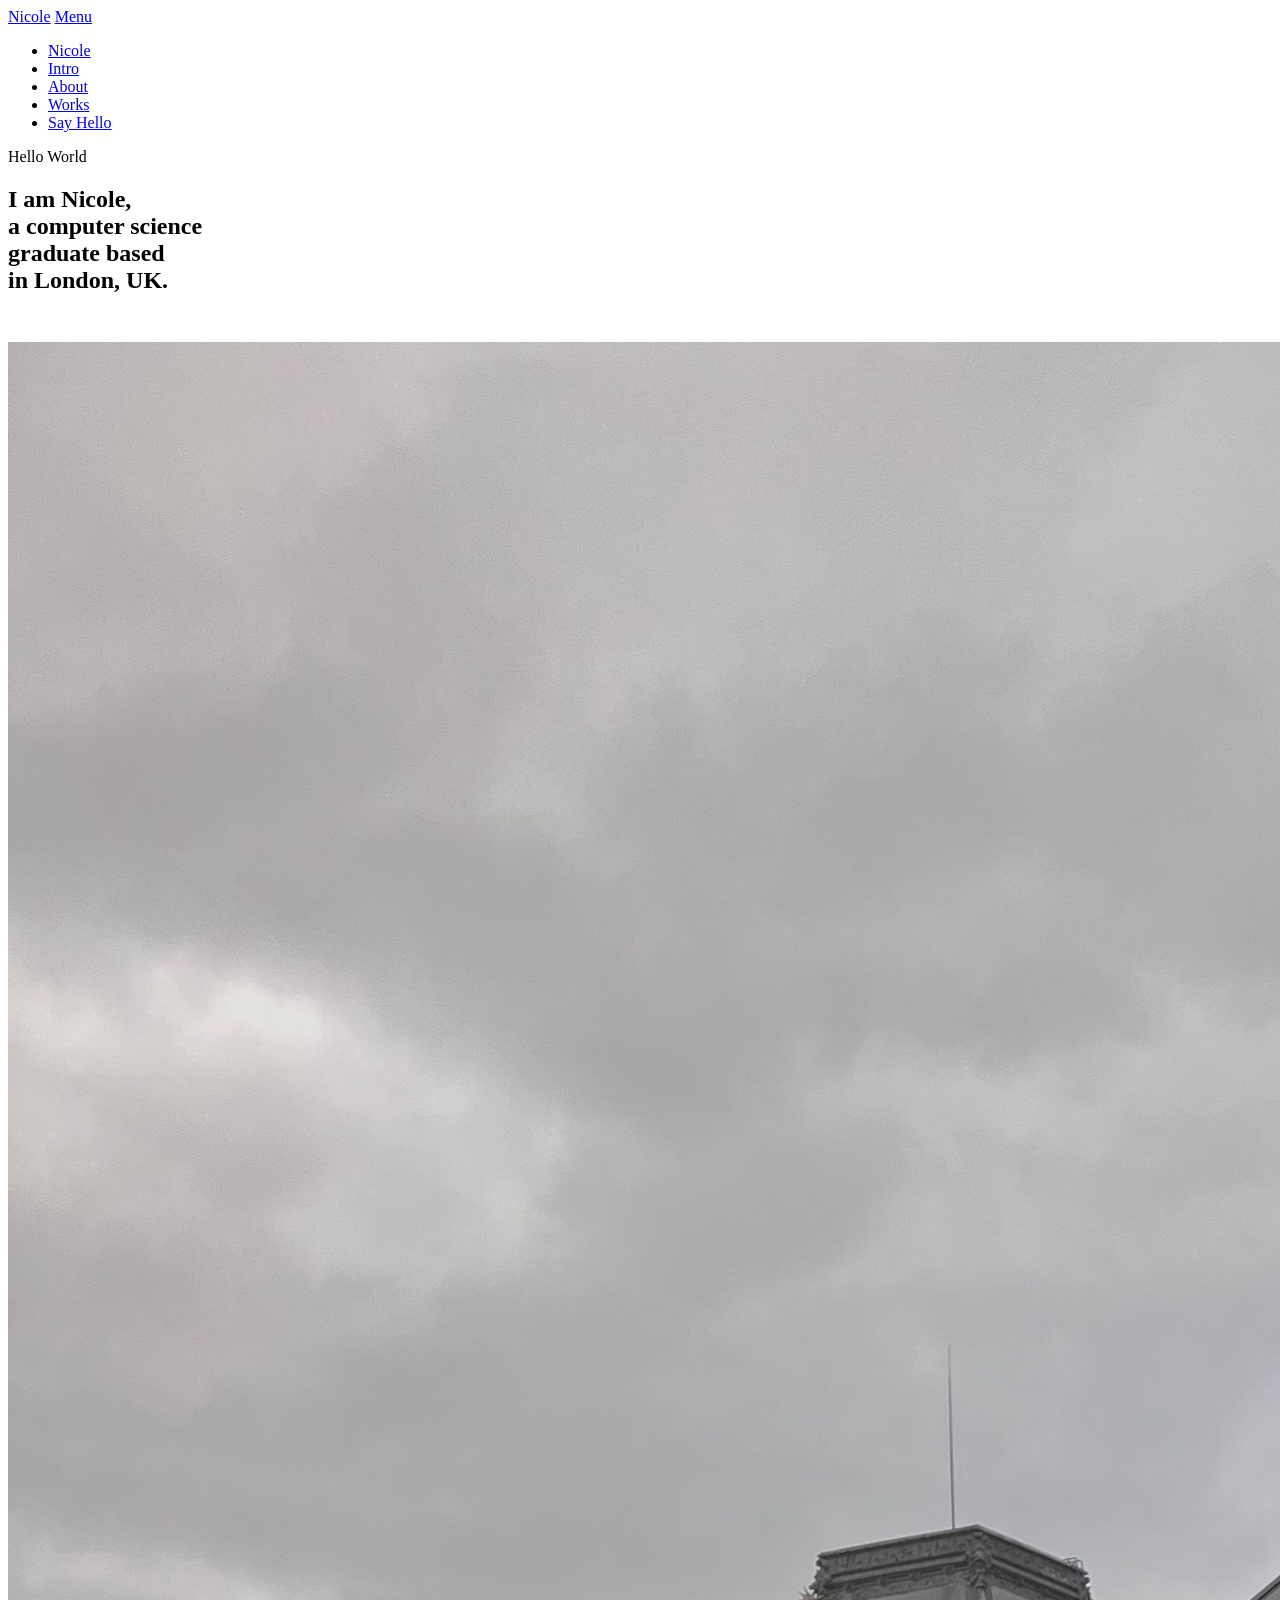
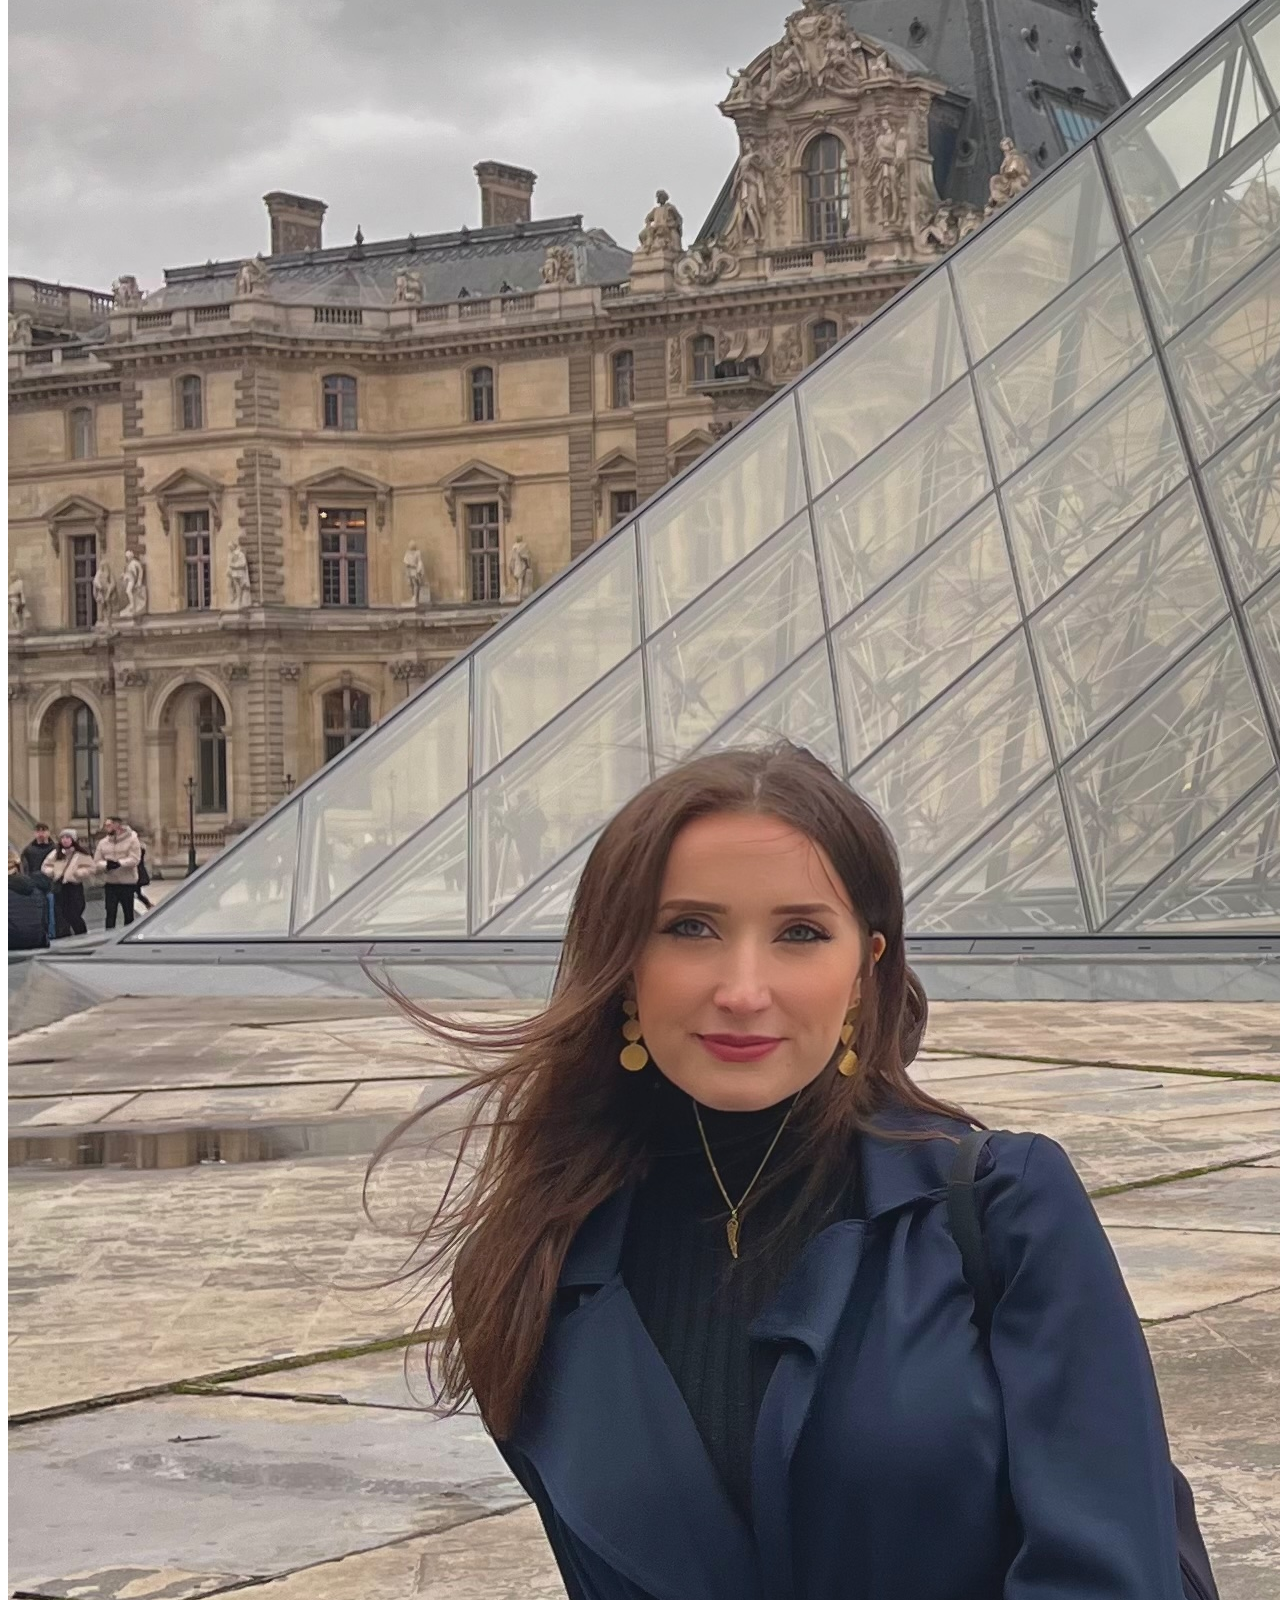
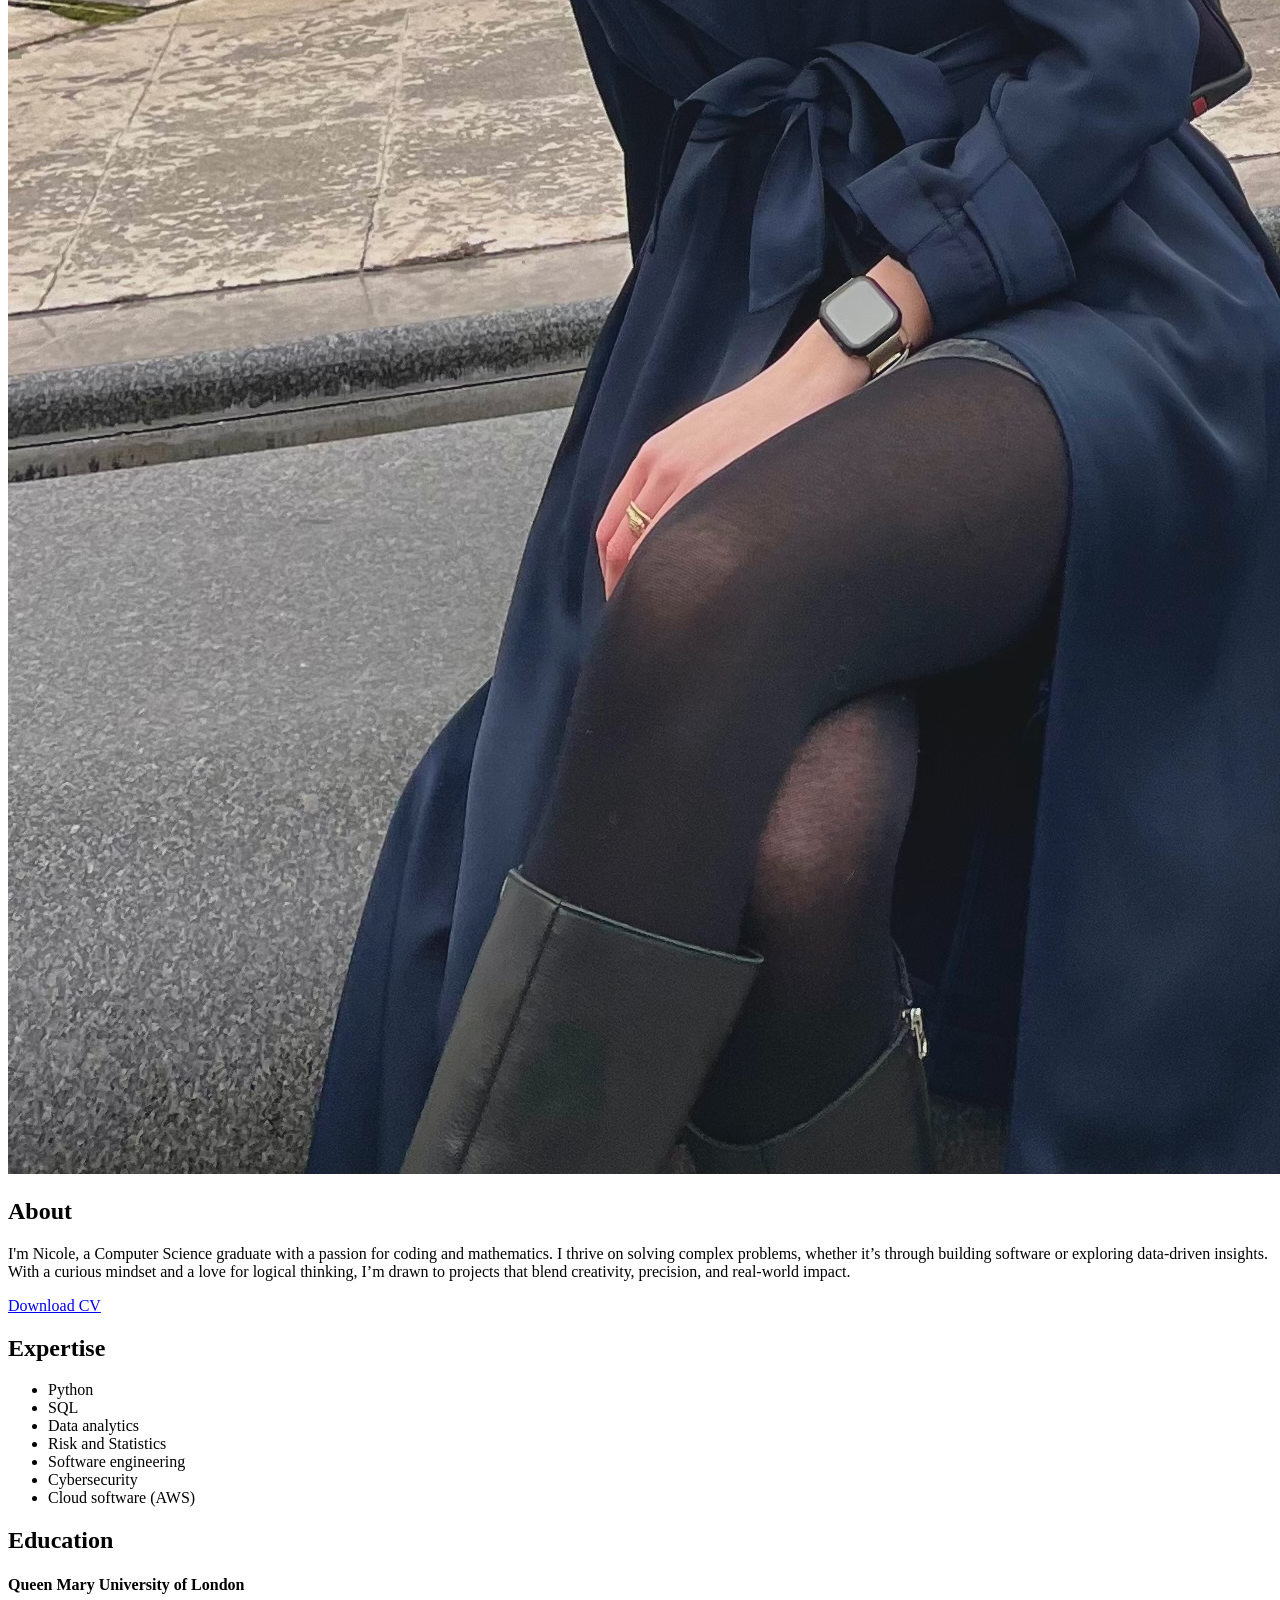
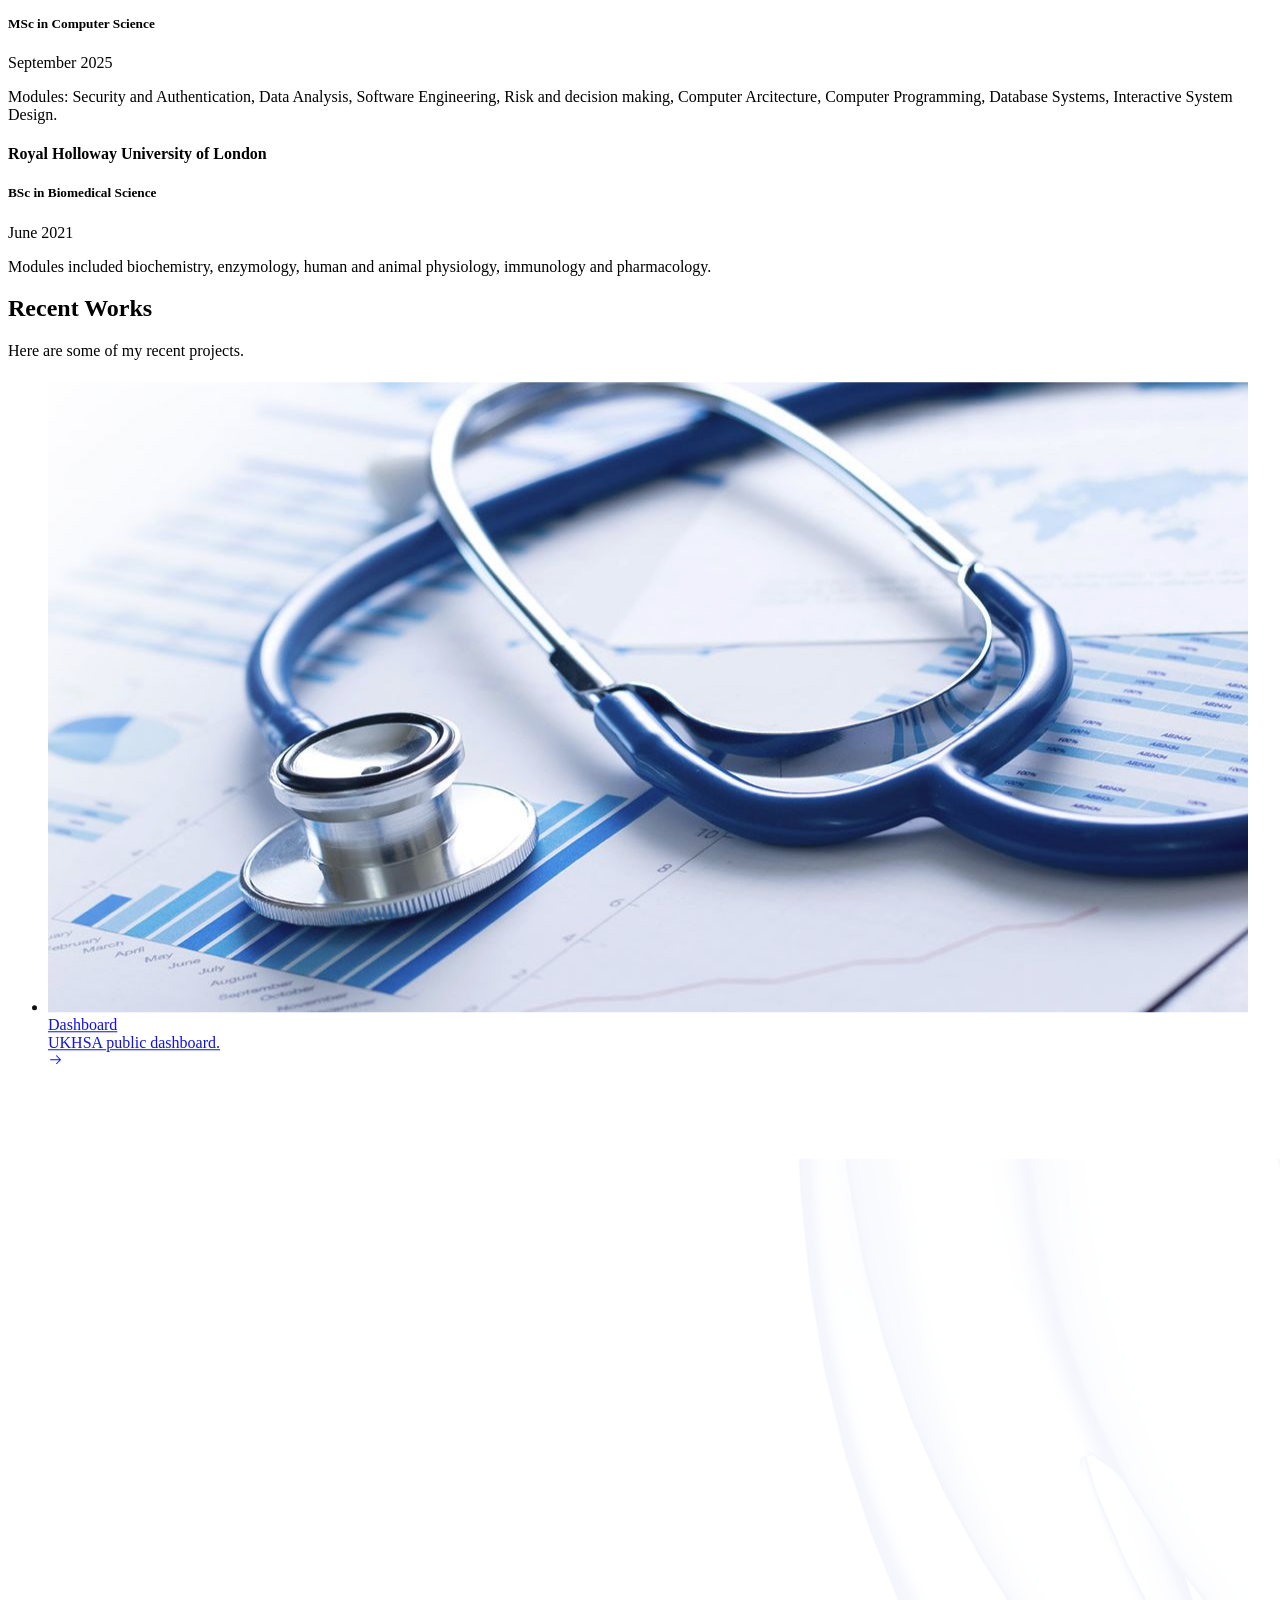
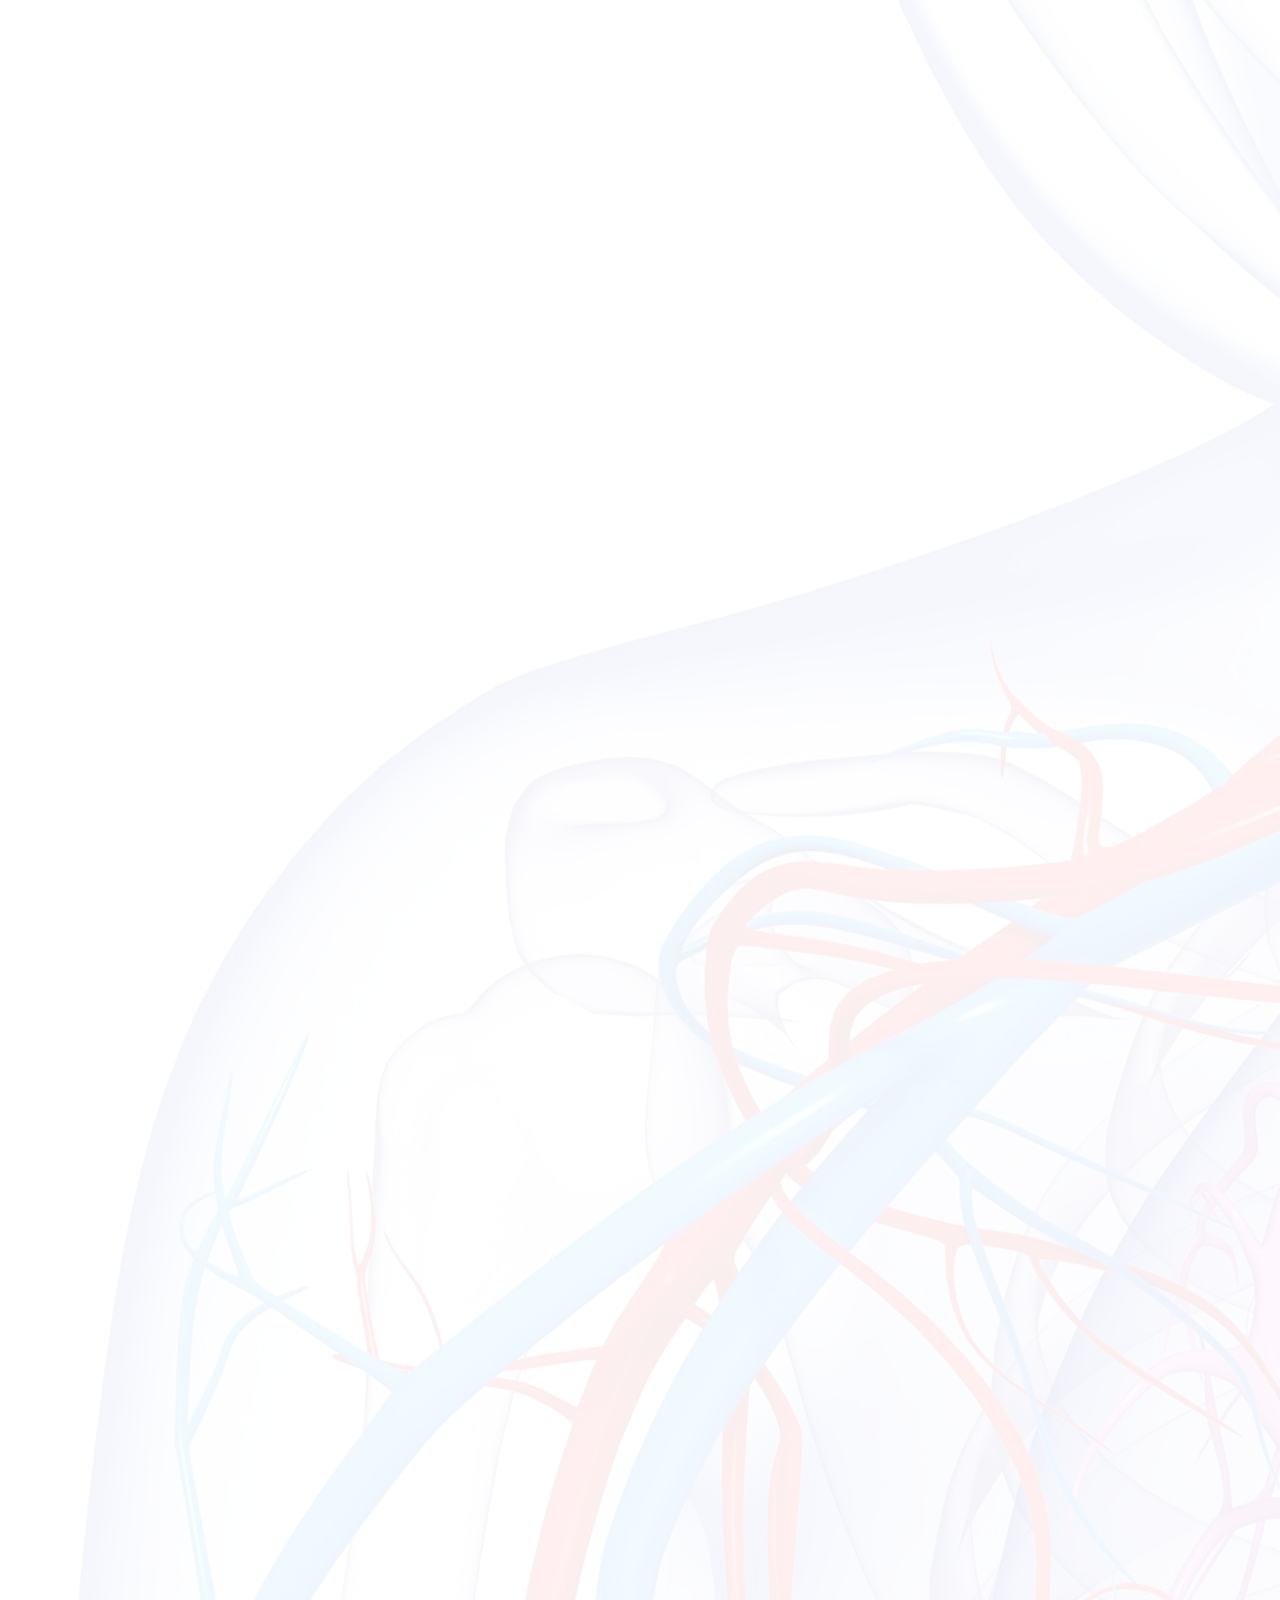
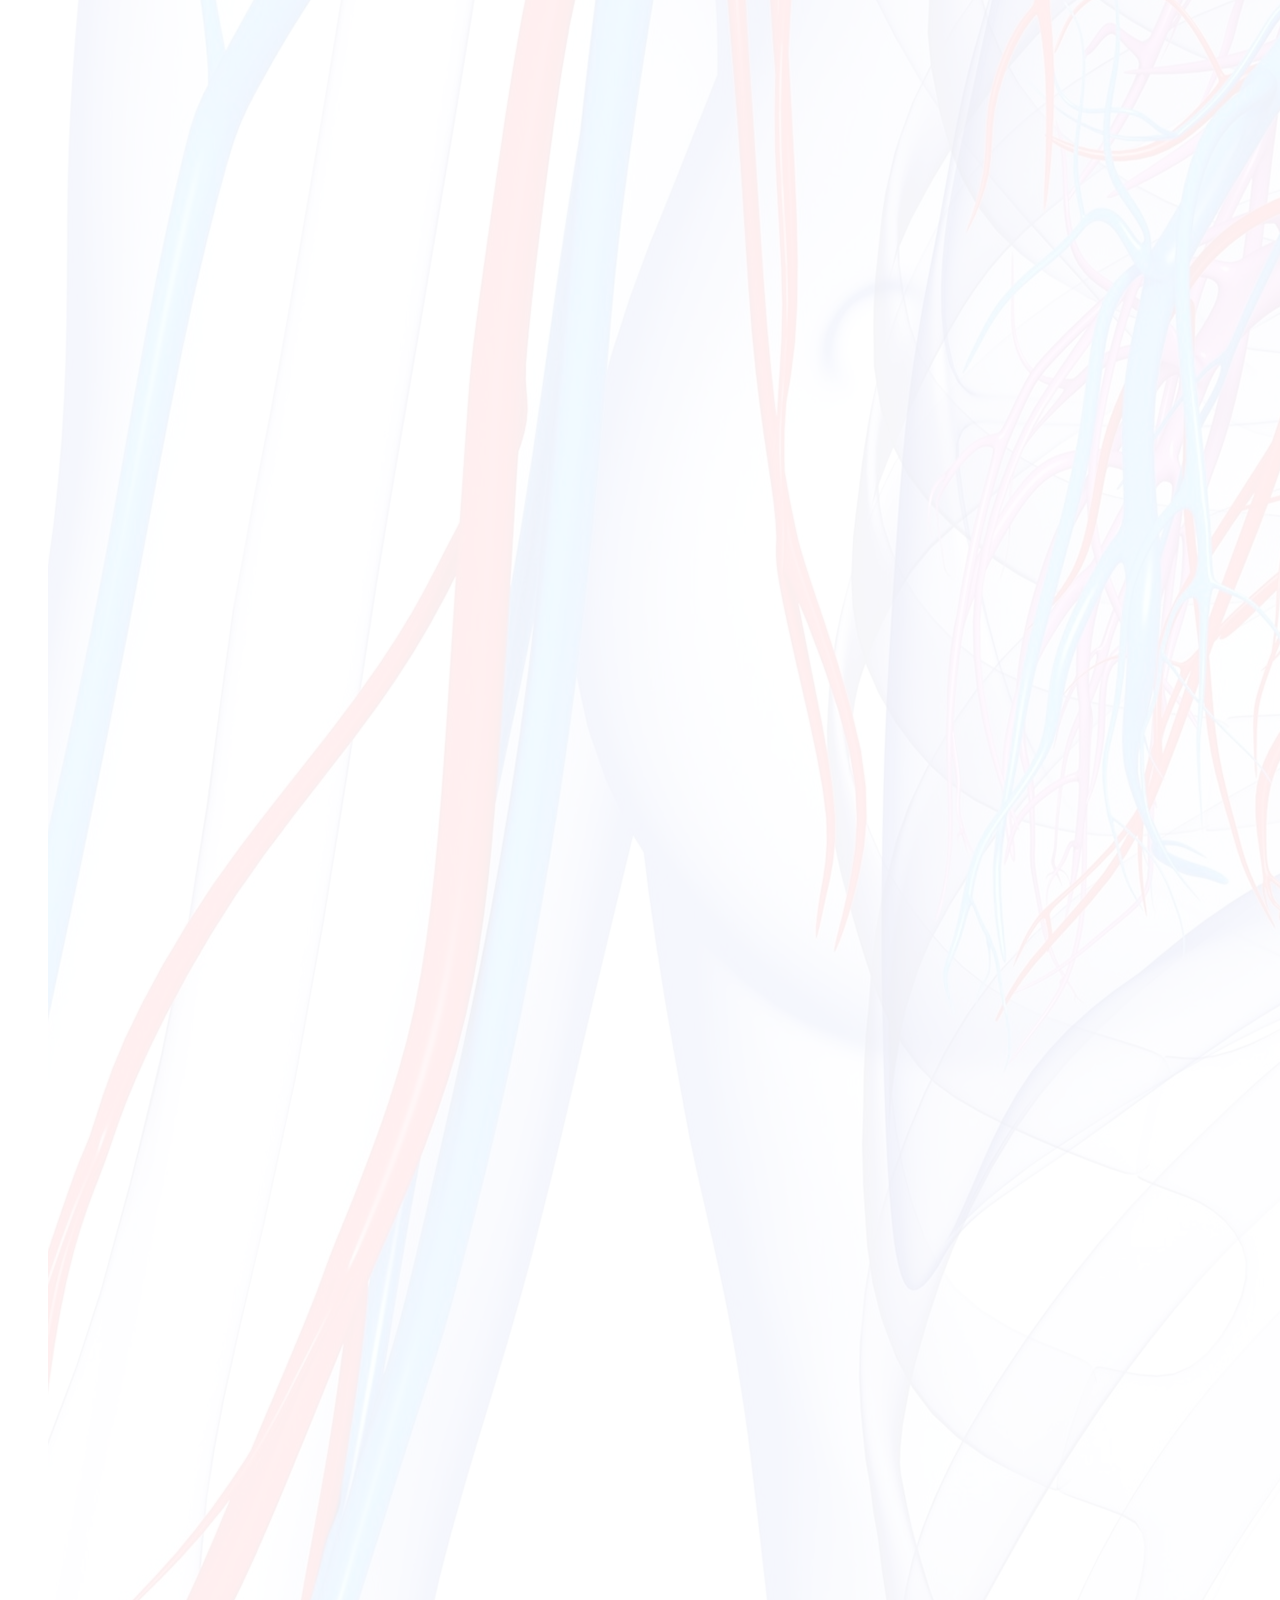
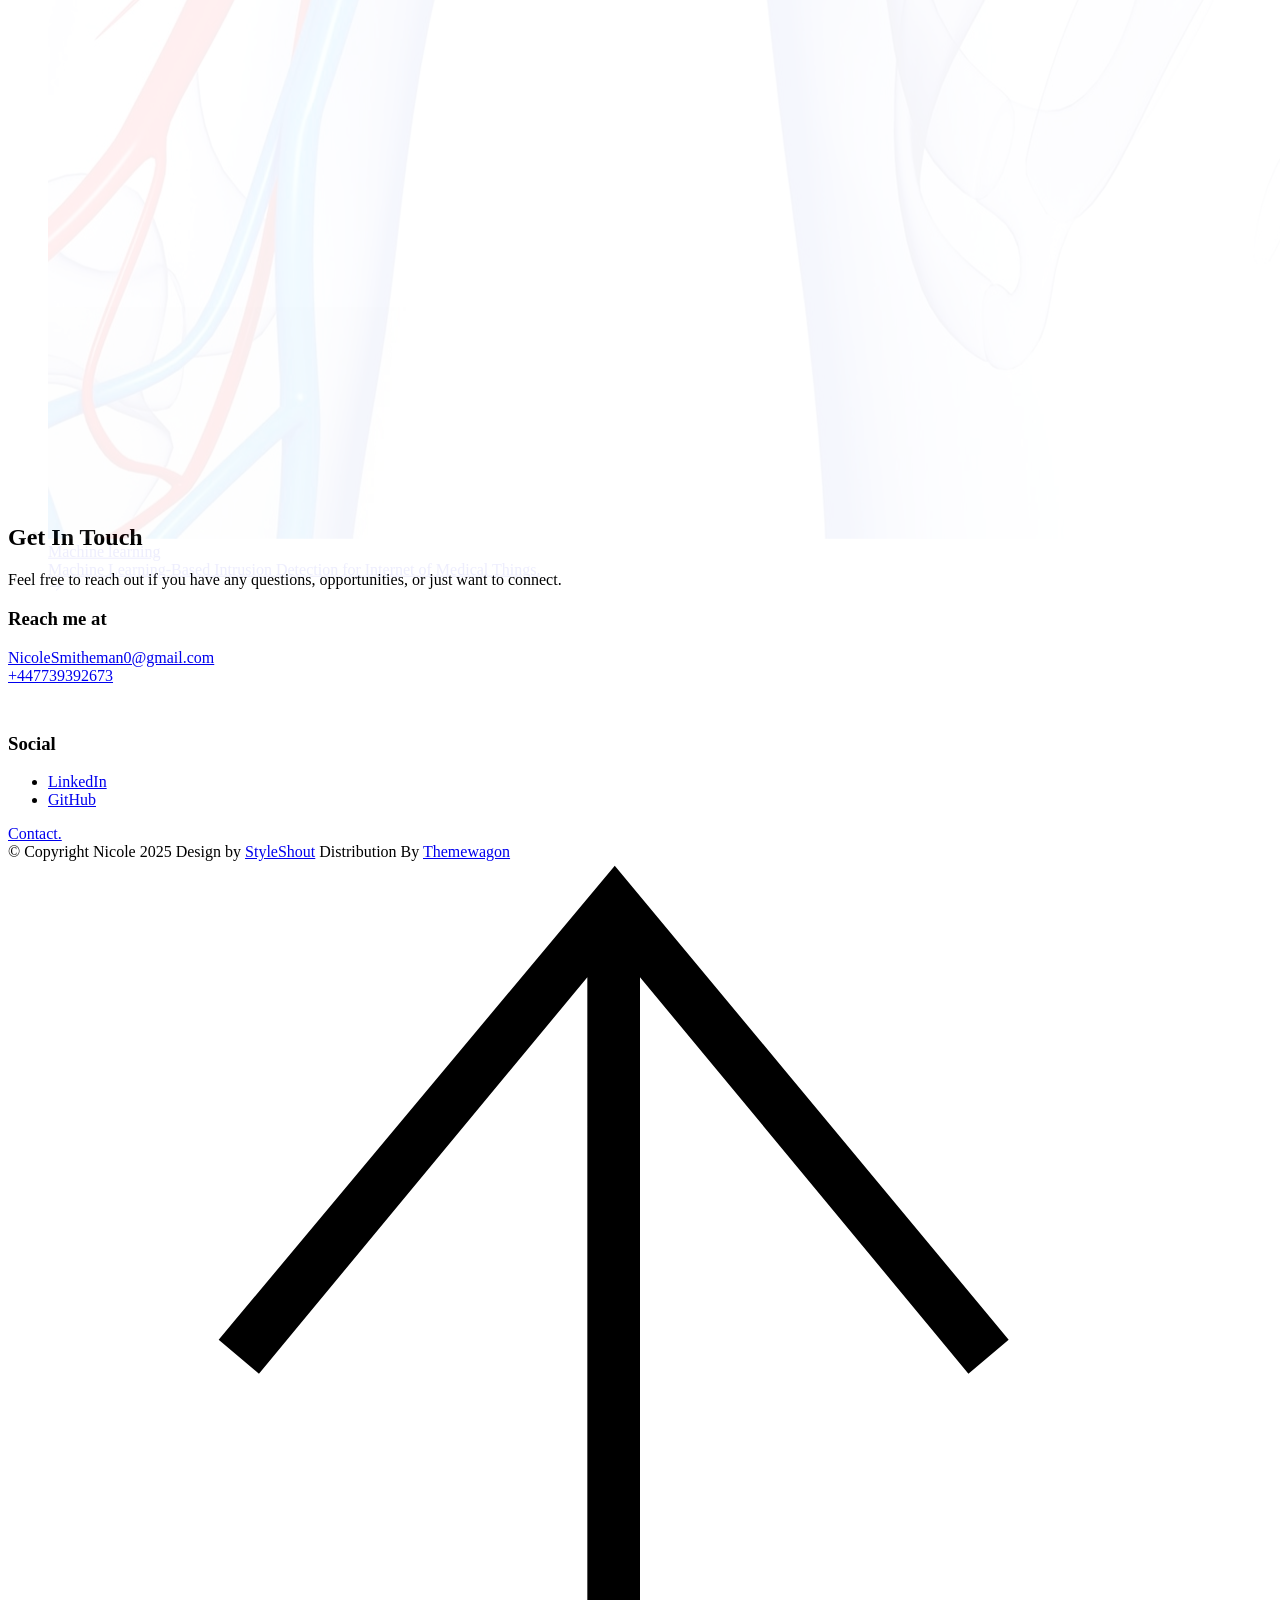
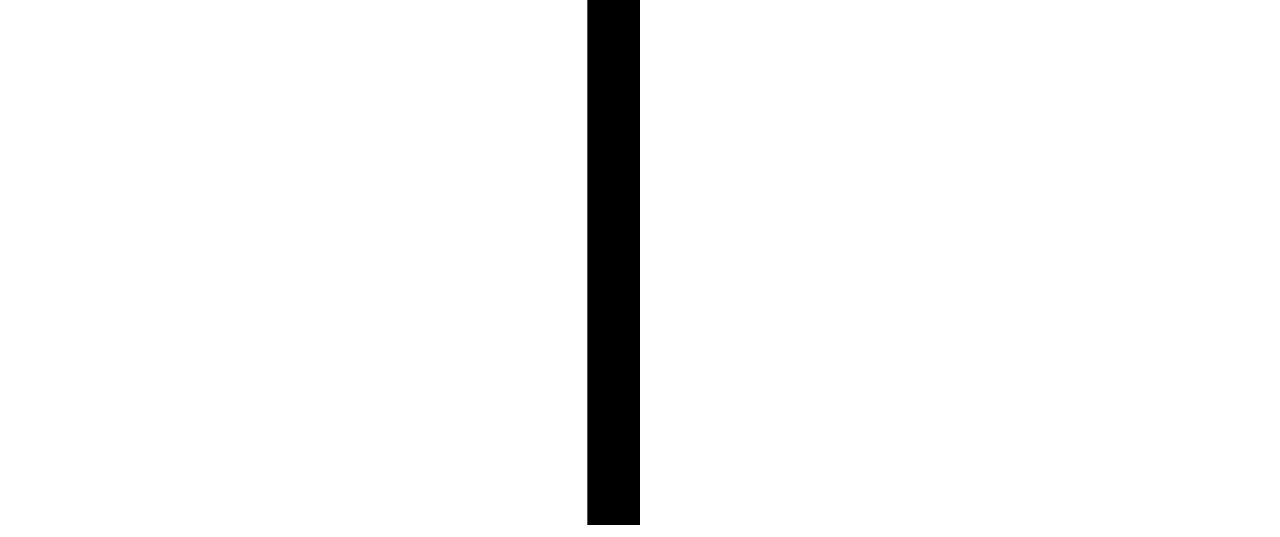
==== commit 75a4c08d: "Update index.html" ====
--- a/docs/index.html
+++ b/docs/index.html
@@ -243,11 +243,11 @@
                                             Machine learning
                                         </div>
                                         <div class="folio-list__item-title">
-                                            Predicting Risk of Cardiovascular Disease Using Logistic Regression and Decision Trees with Random Forest.
+                                            Machine Learning-Based Intrusion Detection for Internet of Medical Things.
                                         </div>
                                     </div>
                                 </a>
-                                <a class="folio-list__proj-link" href="https://github.com/Nicole-s-git/CVD-risk-with-machine-learning" title="Github link">
+                                <a class="folio-list__proj-link" href="https://github.com/Nicole-s-git/MSC-Dissertation-Project-Machine-Learning" title="Github link">
                                     <svg width="15" height="15" viewBox="0 0 15 15" fill="none" xmlns="http://www.w3.org/2000/svg"><path d="M8.14645 3.14645C8.34171 2.95118 8.65829 2.95118 8.85355 3.14645L12.8536 7.14645C13.0488 7.34171 13.0488 7.65829 12.8536 7.85355L8.85355 11.8536C8.65829 12.0488 8.34171 12.0488 8.14645 11.8536C7.95118 11.6583 7.95118 11.3417 8.14645 11.1464L11.2929 8H2.5C2.22386 8 2 7.77614 2 7.5C2 7.22386 2.22386 7 2.5 7H11.2929L8.14645 3.85355C7.95118 3.65829 7.95118 3.34171 8.14645 3.14645Z" fill="currentColor" fill-rule="evenodd" clip-rule="evenodd"></path></svg>
                                 </a>
                             </li> <!--end folio-list__item -->
@@ -288,7 +288,7 @@
                                 </ul>
                             </div>
                 
-                            <a href="https://github.com/Nicole-s-git/CVD-risk-with-machine-learning" class="modal-popup__details">Project link</a>
+                            <a href="https://github.com/Nicole-s-git/MSC-Dissertation-Project-Machine-Learning" class="modal-popup__details">Project link</a>
                         </div>
                     </div> <!-- end modal -->
 
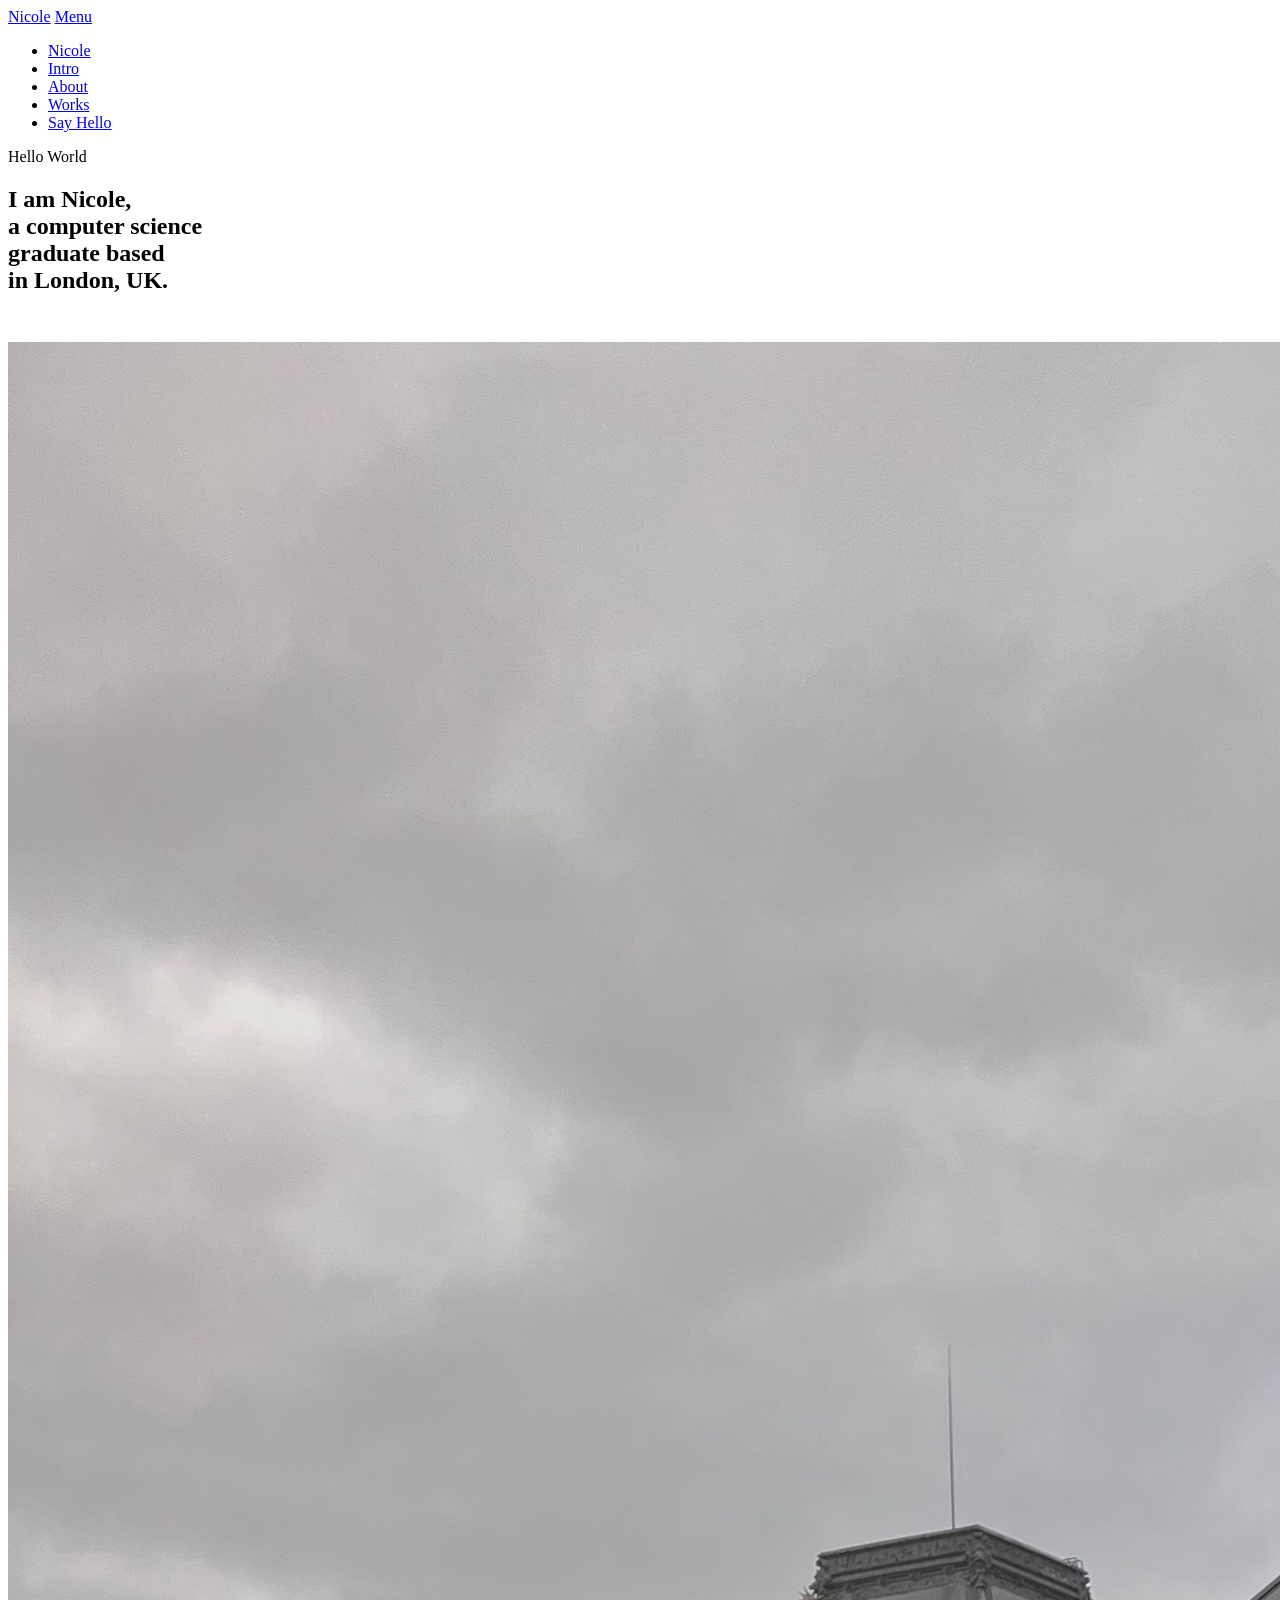
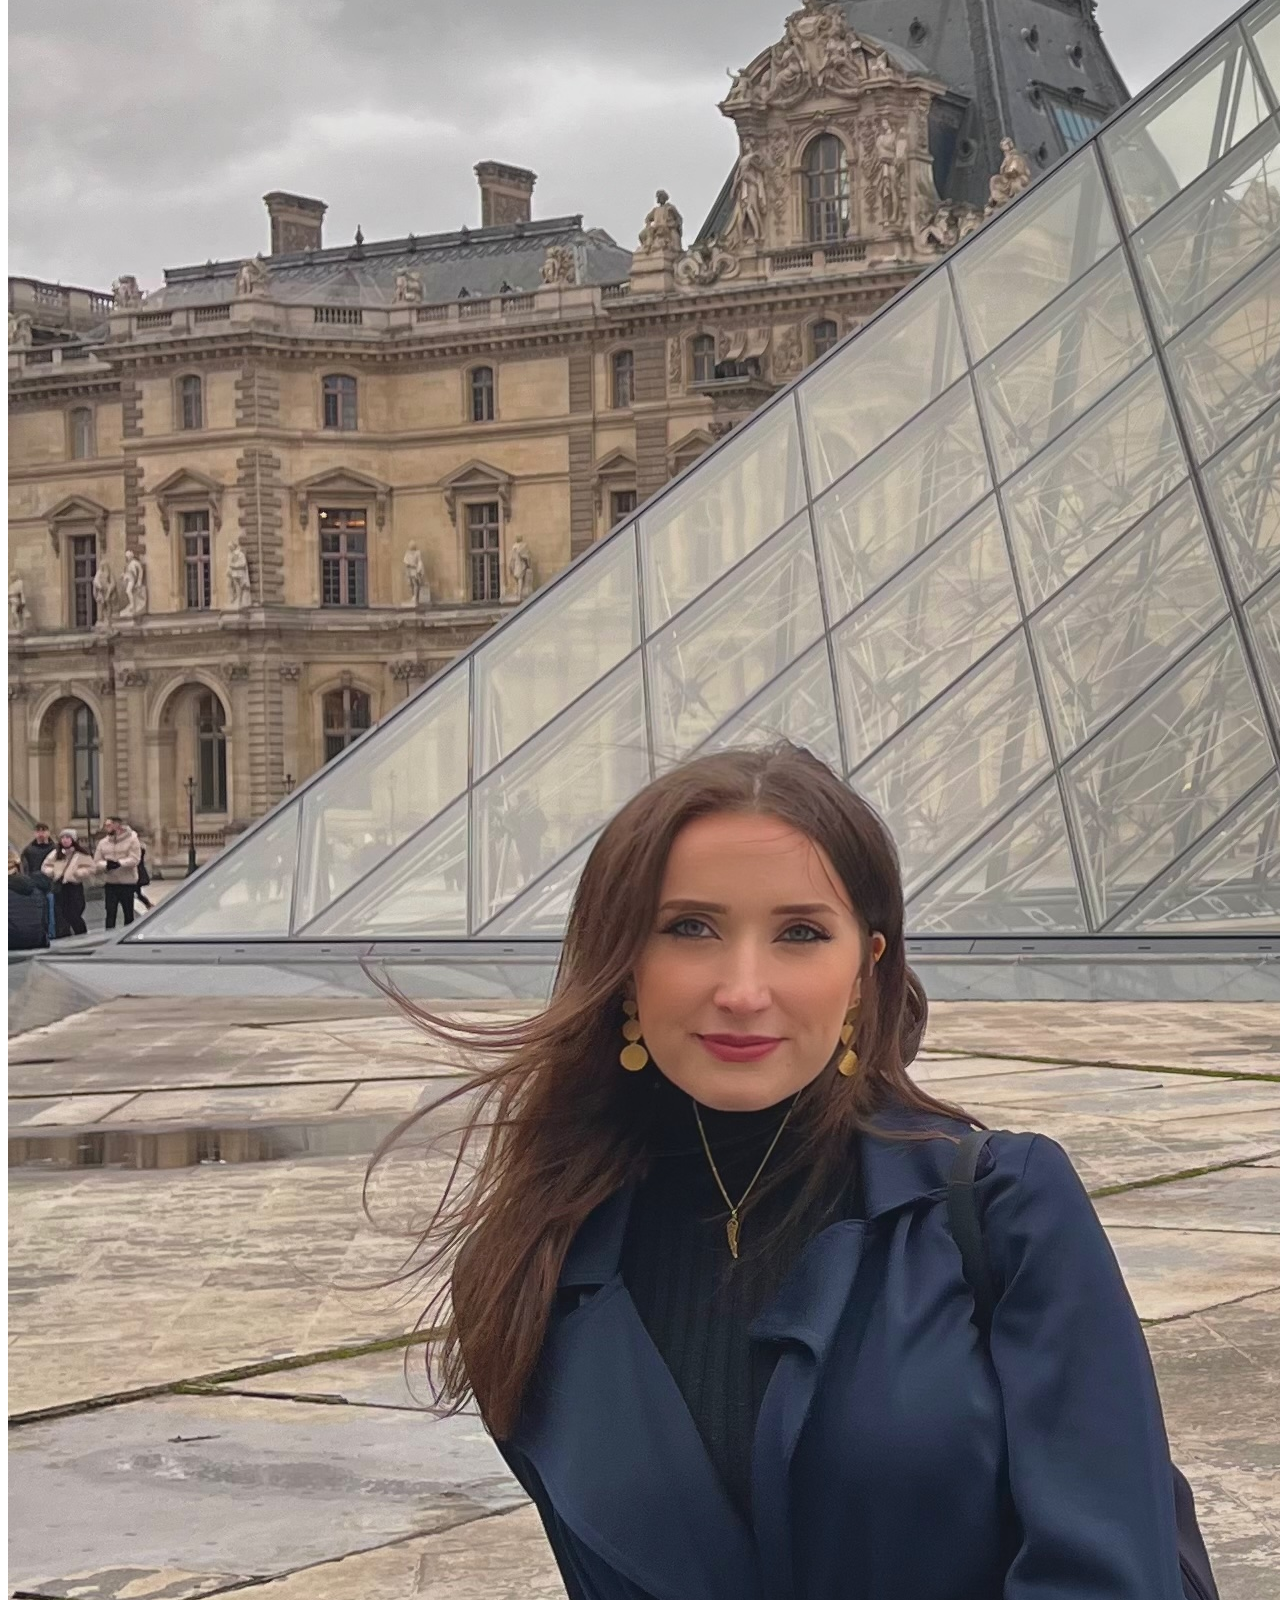
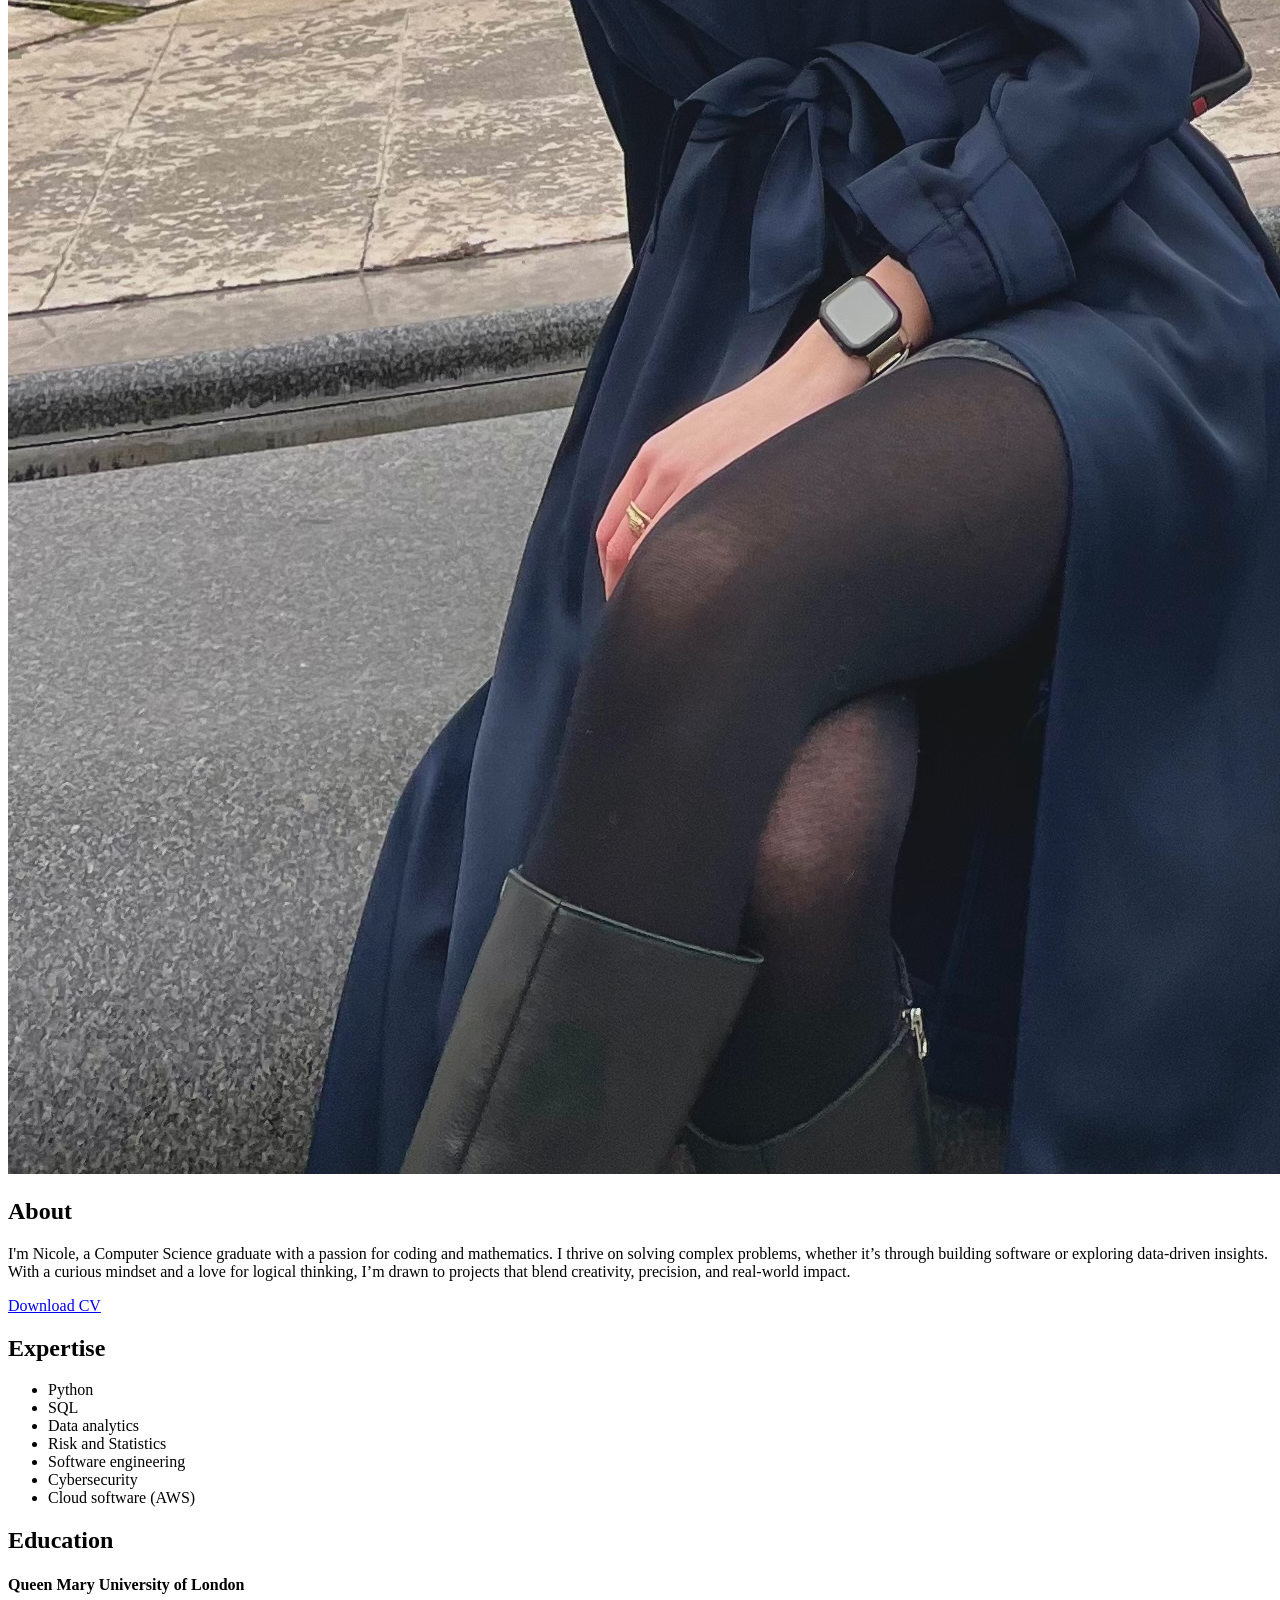
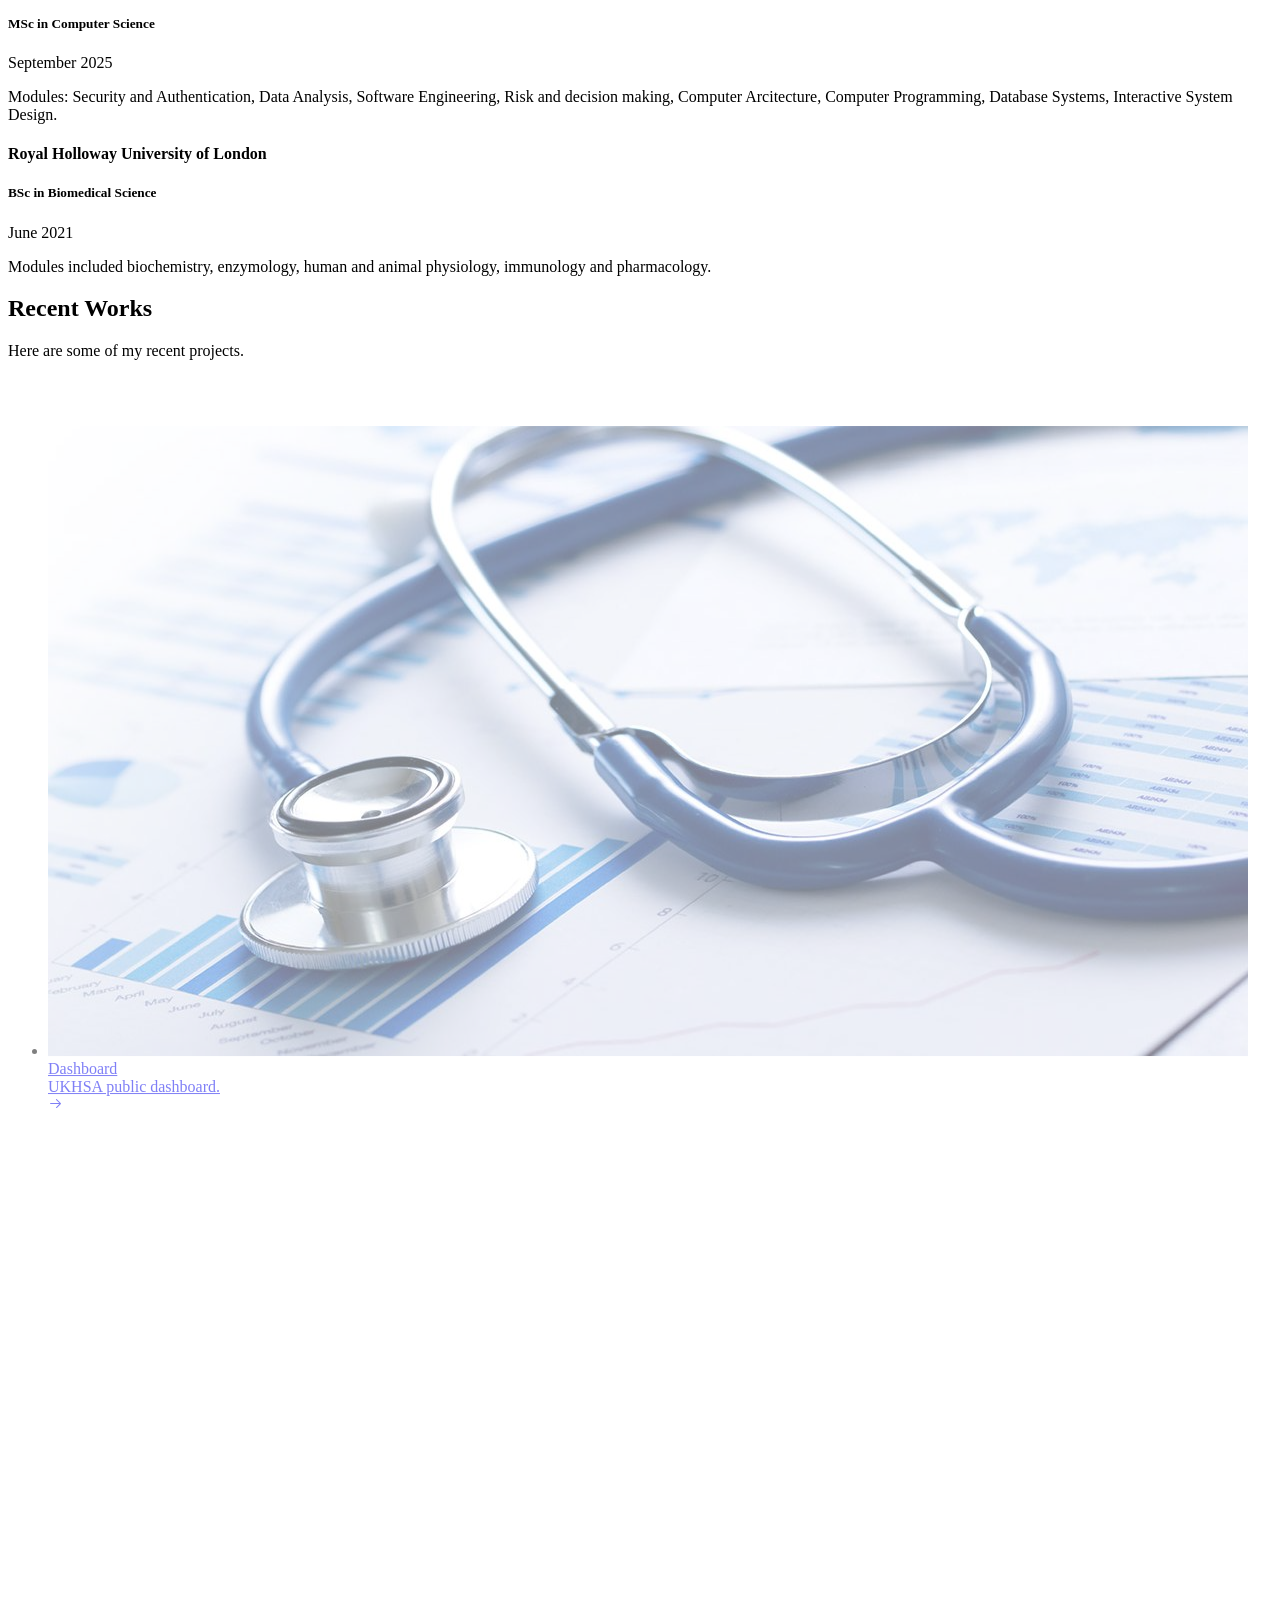
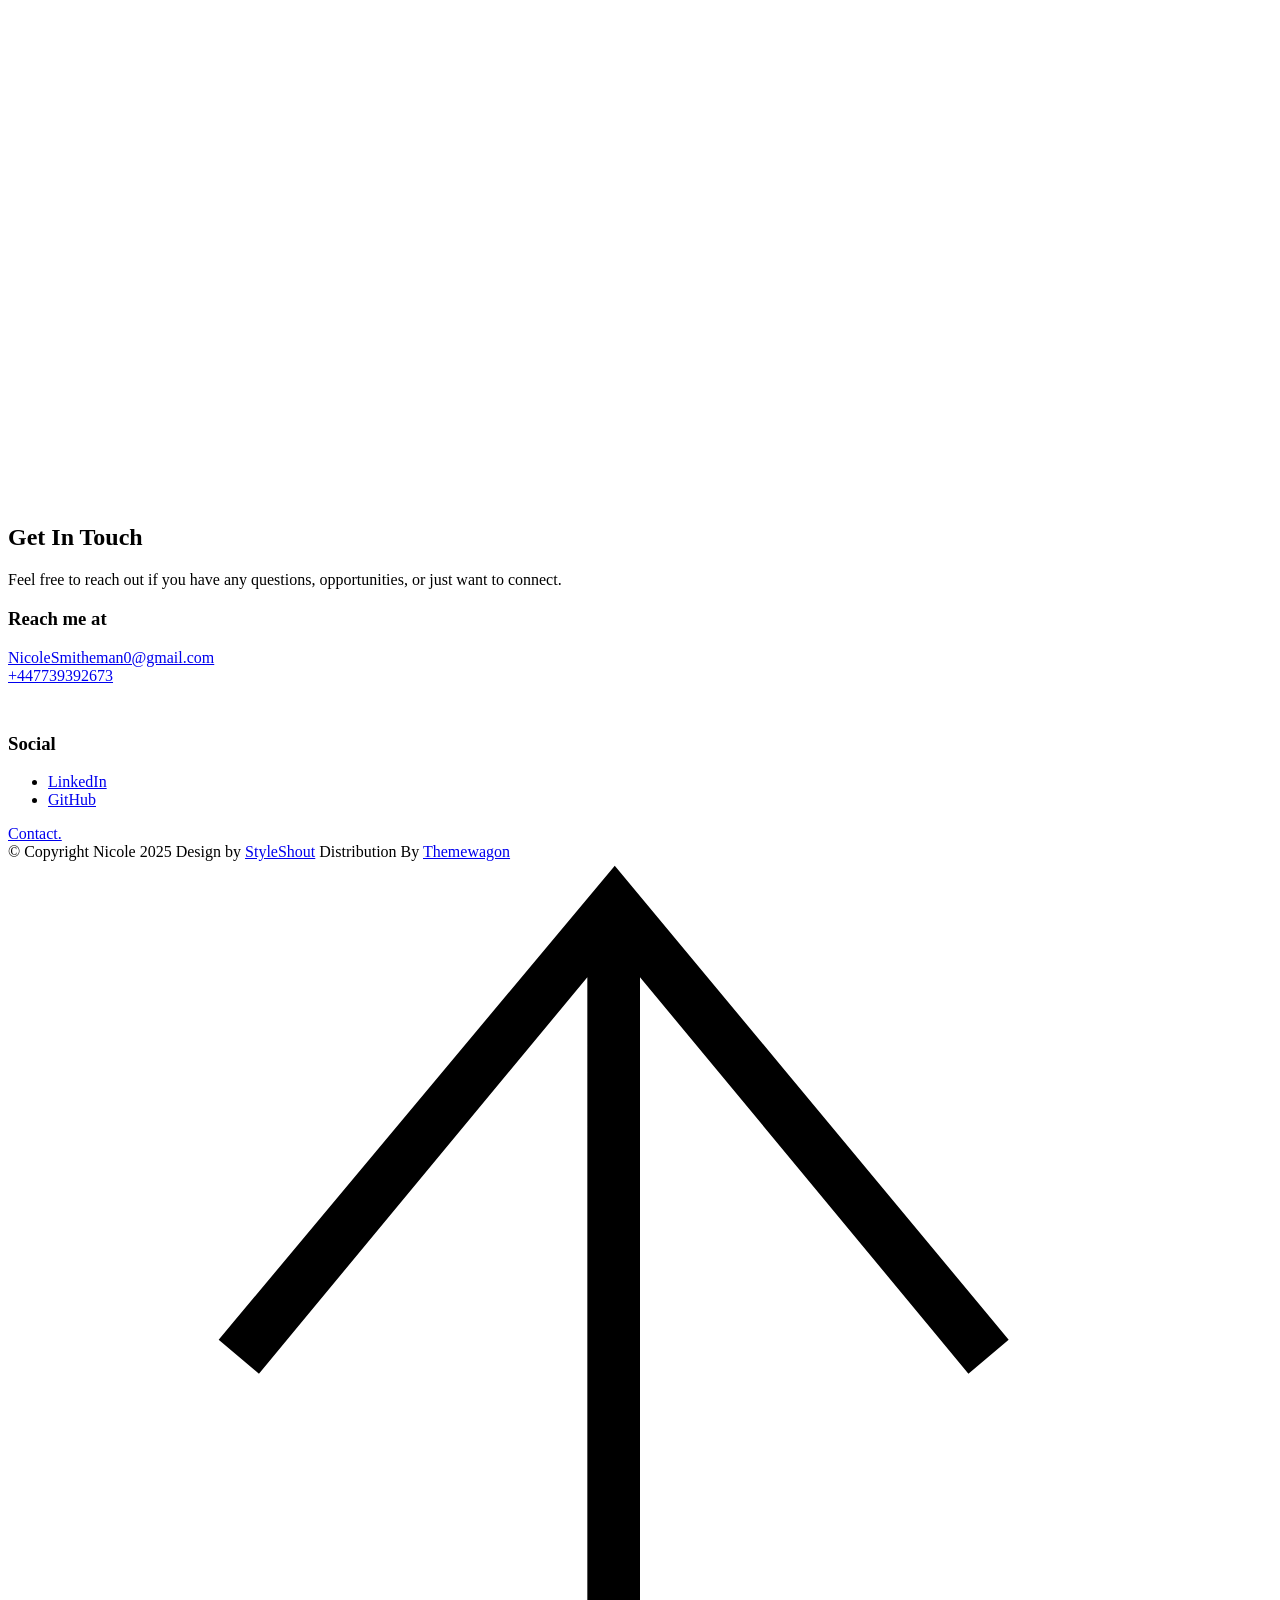
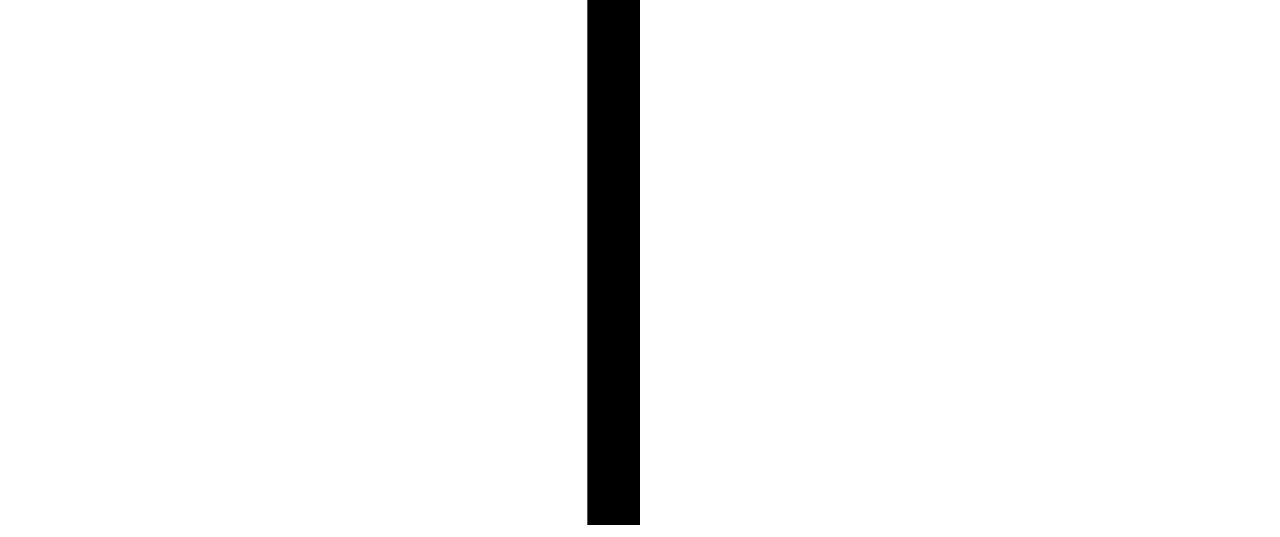
==== commit 81ef3501: "Remove redundant closing tag for 's-about' section Removed an unnecessary closing section tag for 's" ====
--- a/docs/index.html
+++ b/docs/index.html
@@ -297,8 +297,6 @@
             </section> <!-- end s-works -->
 
 
-            </section> <!-- end s-about -->
-
             <!-- ### contact
             ================================================== -->
             <section id="contact" class="s-contact target-section">
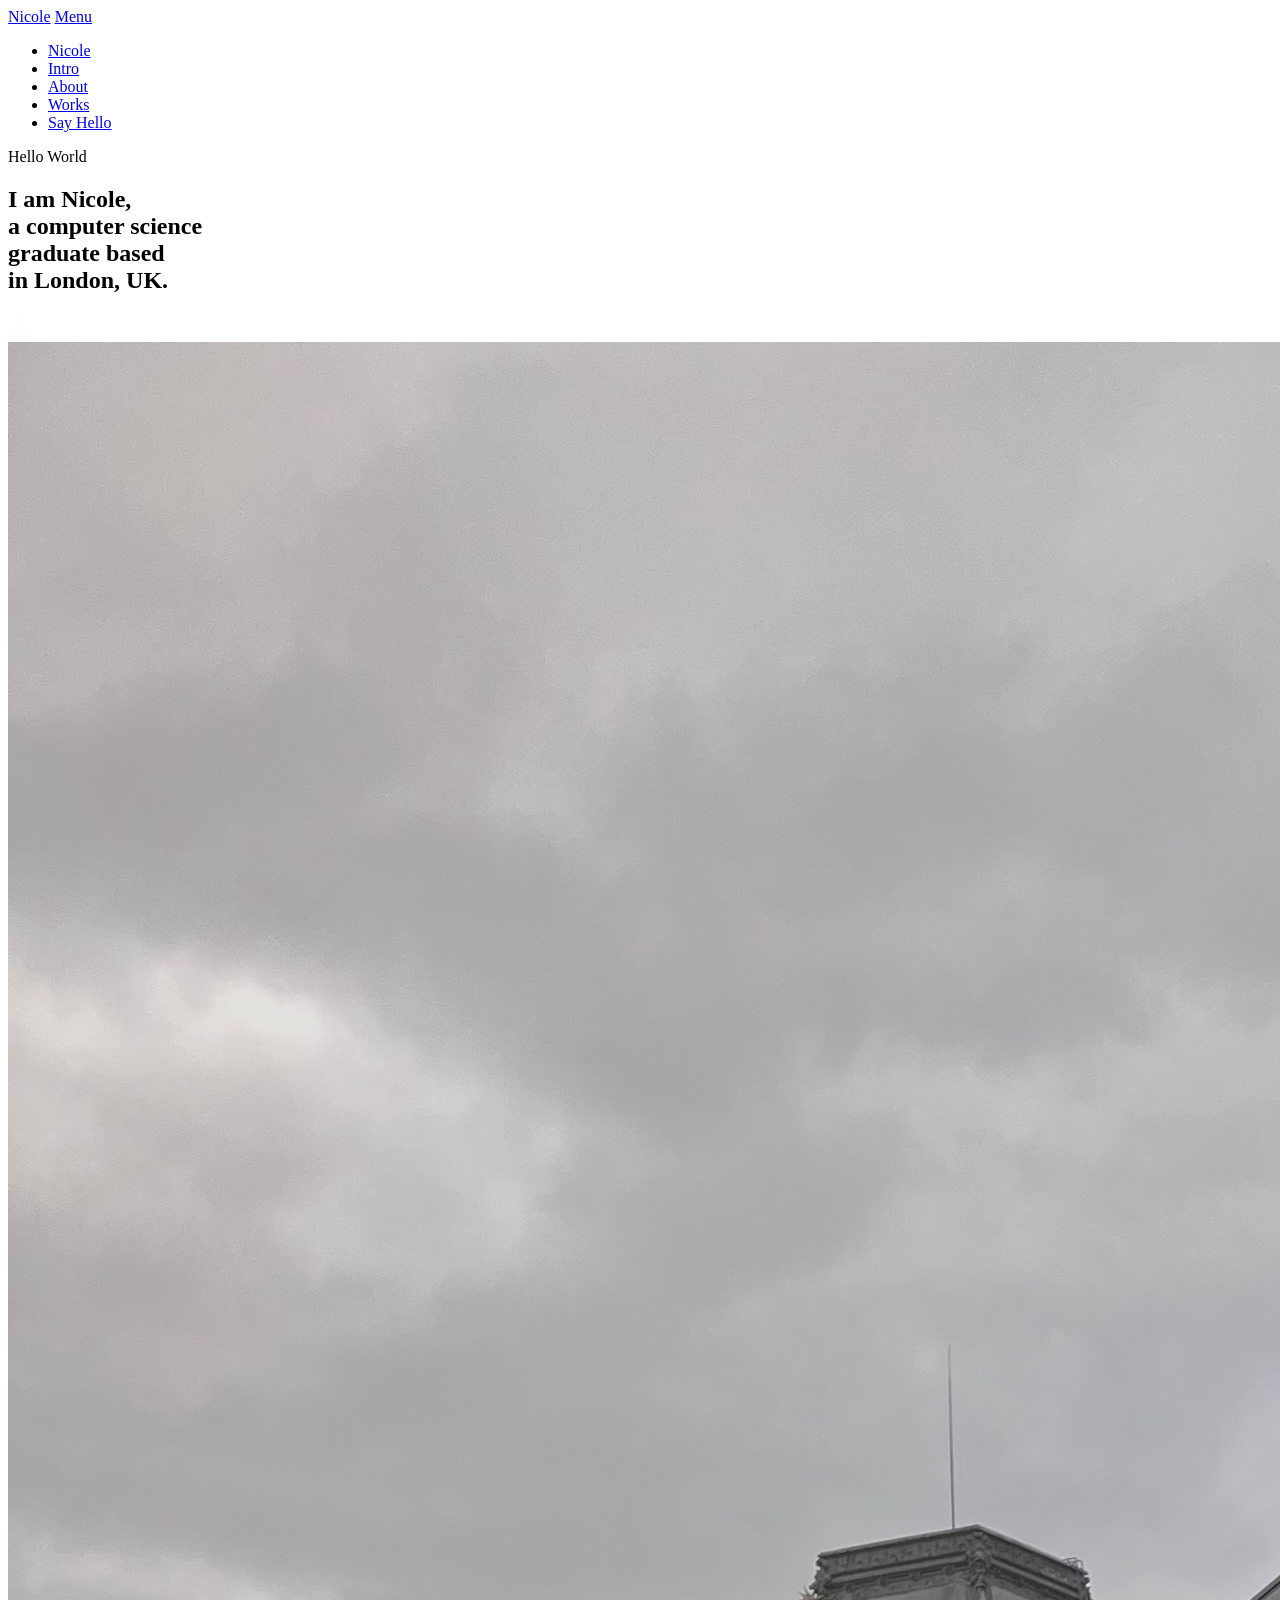
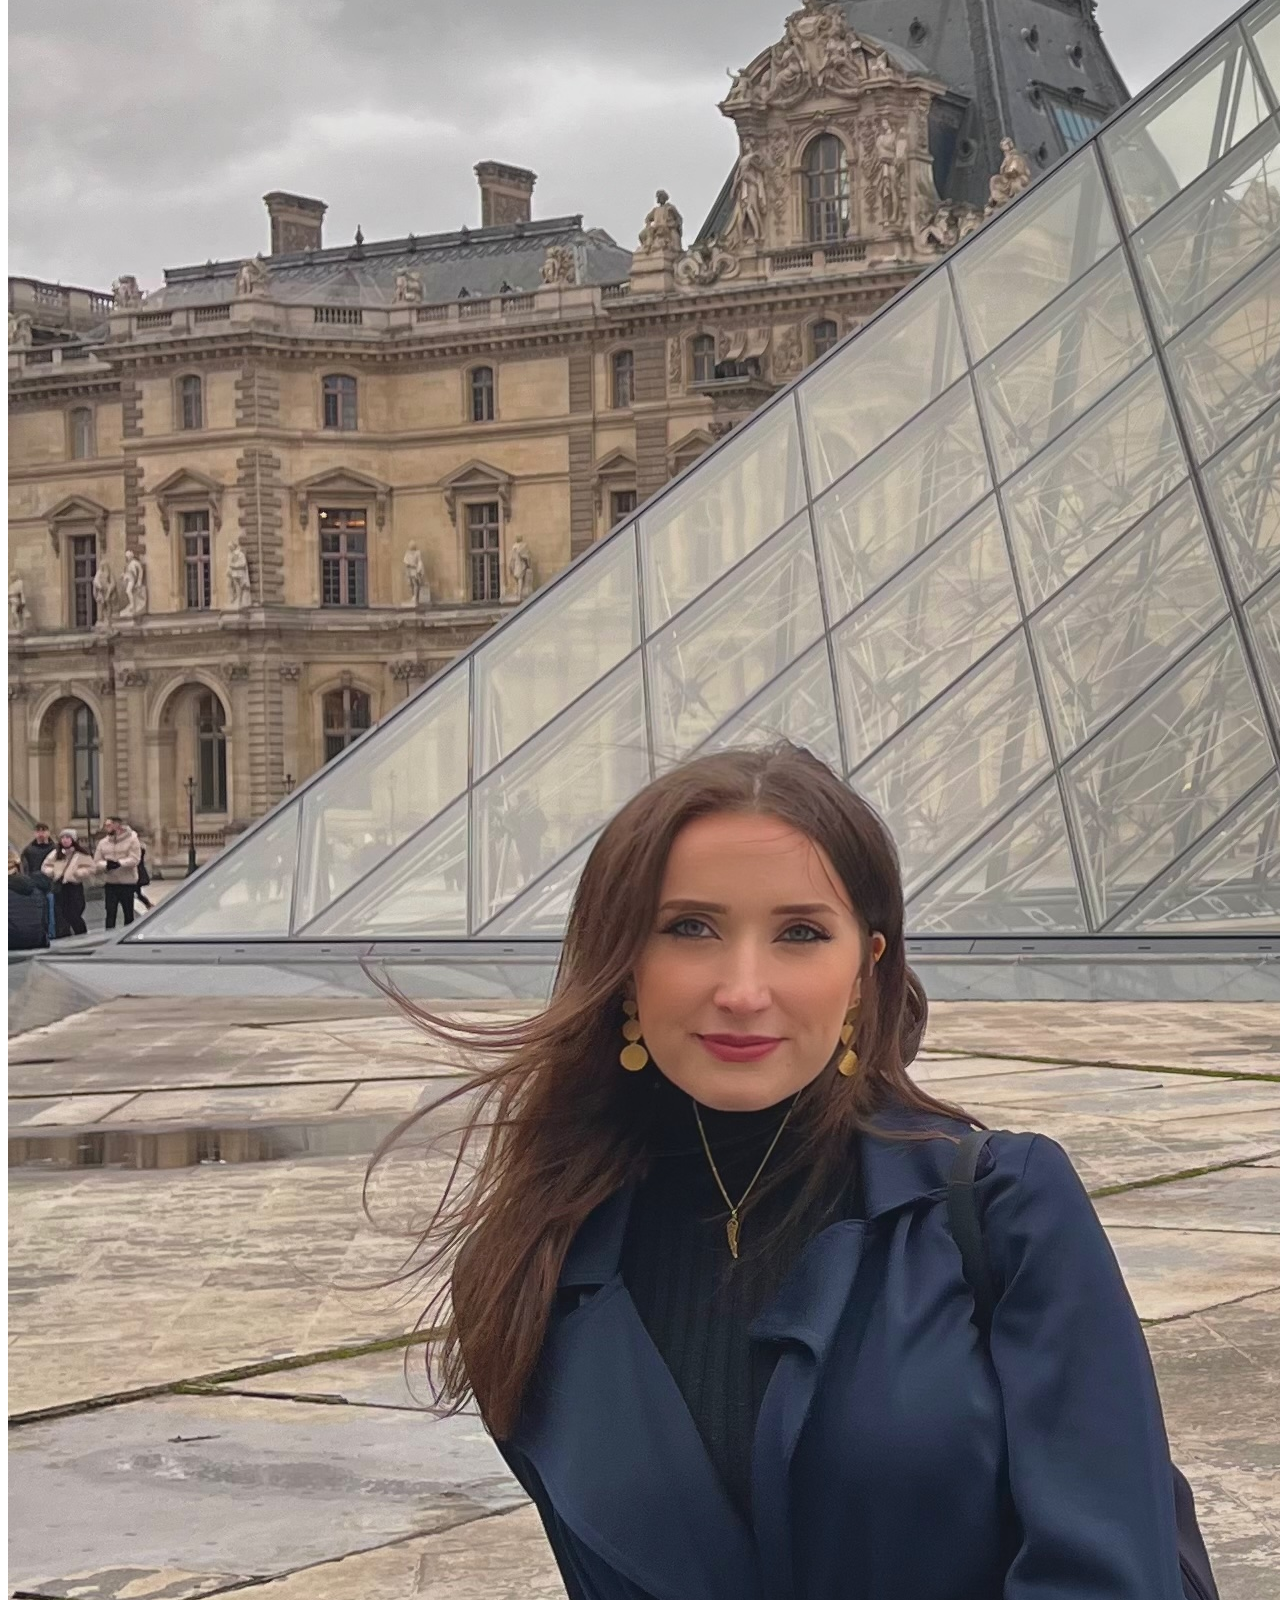
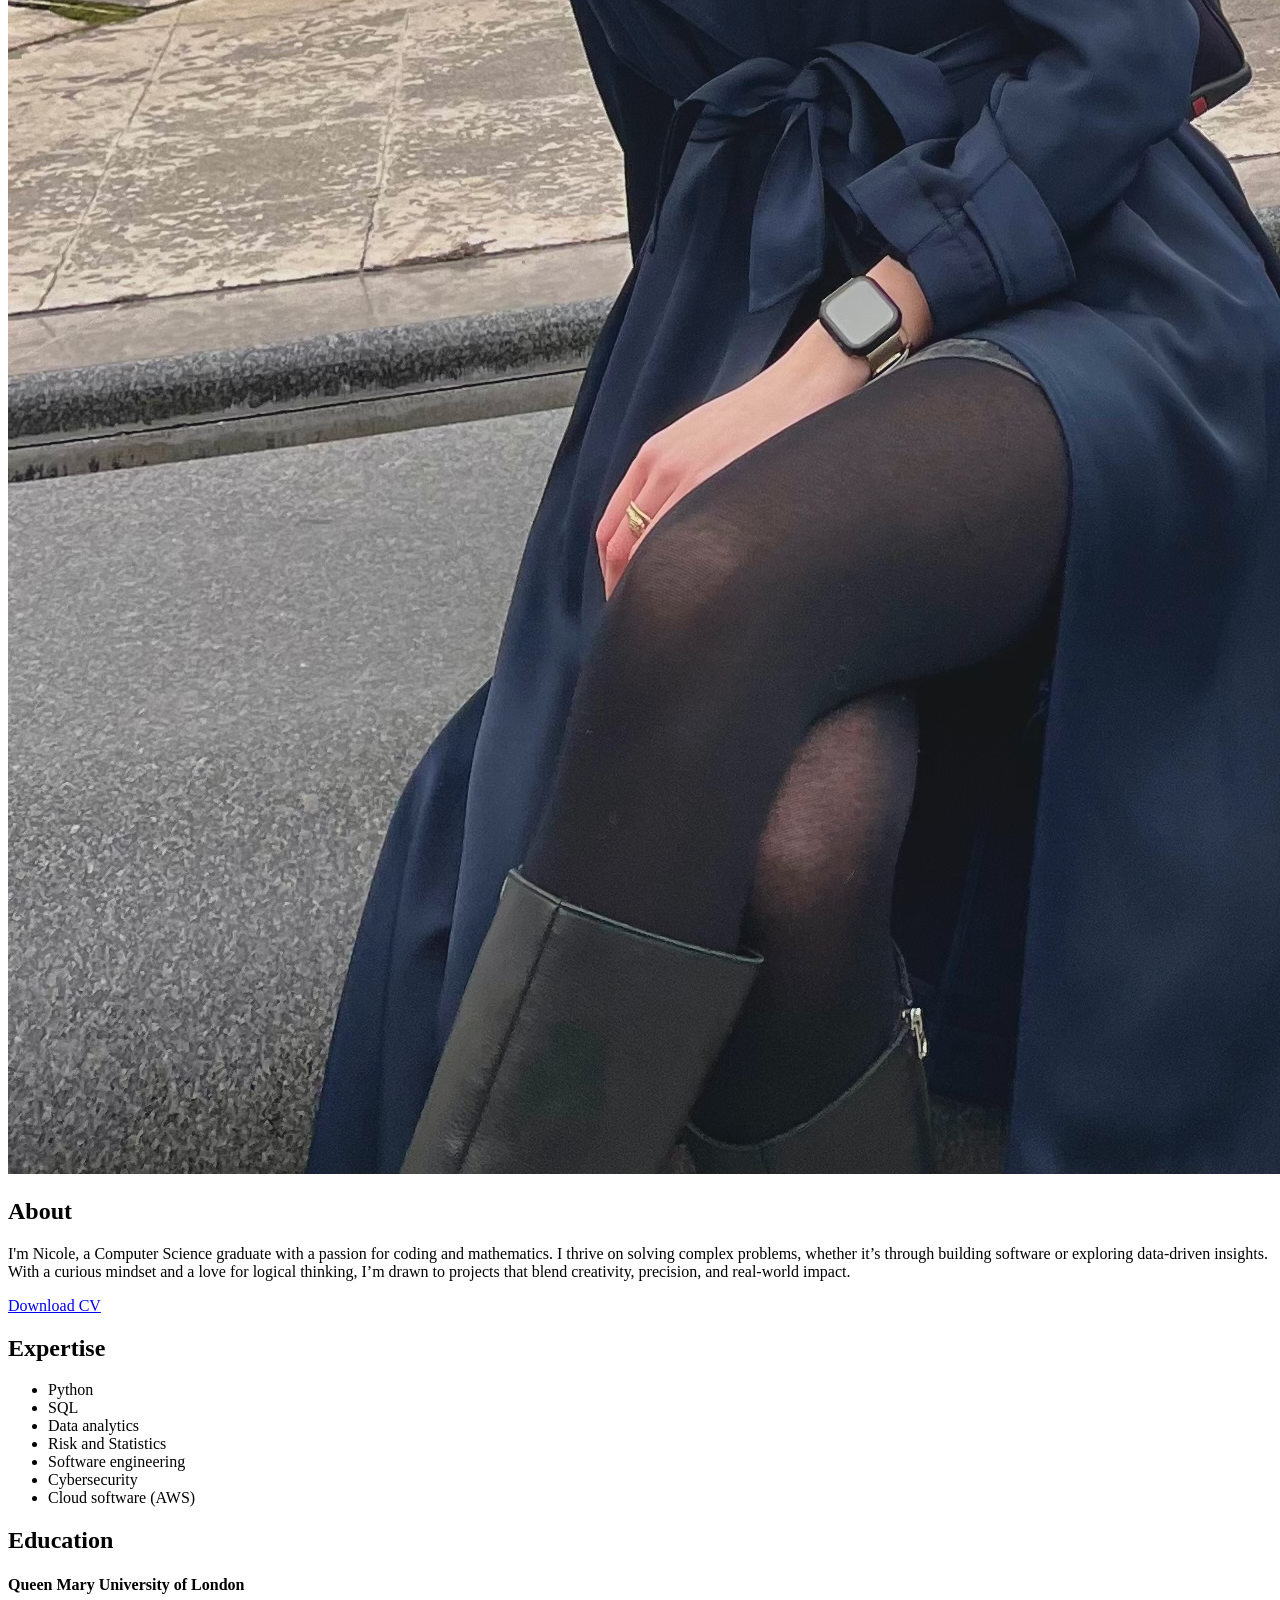
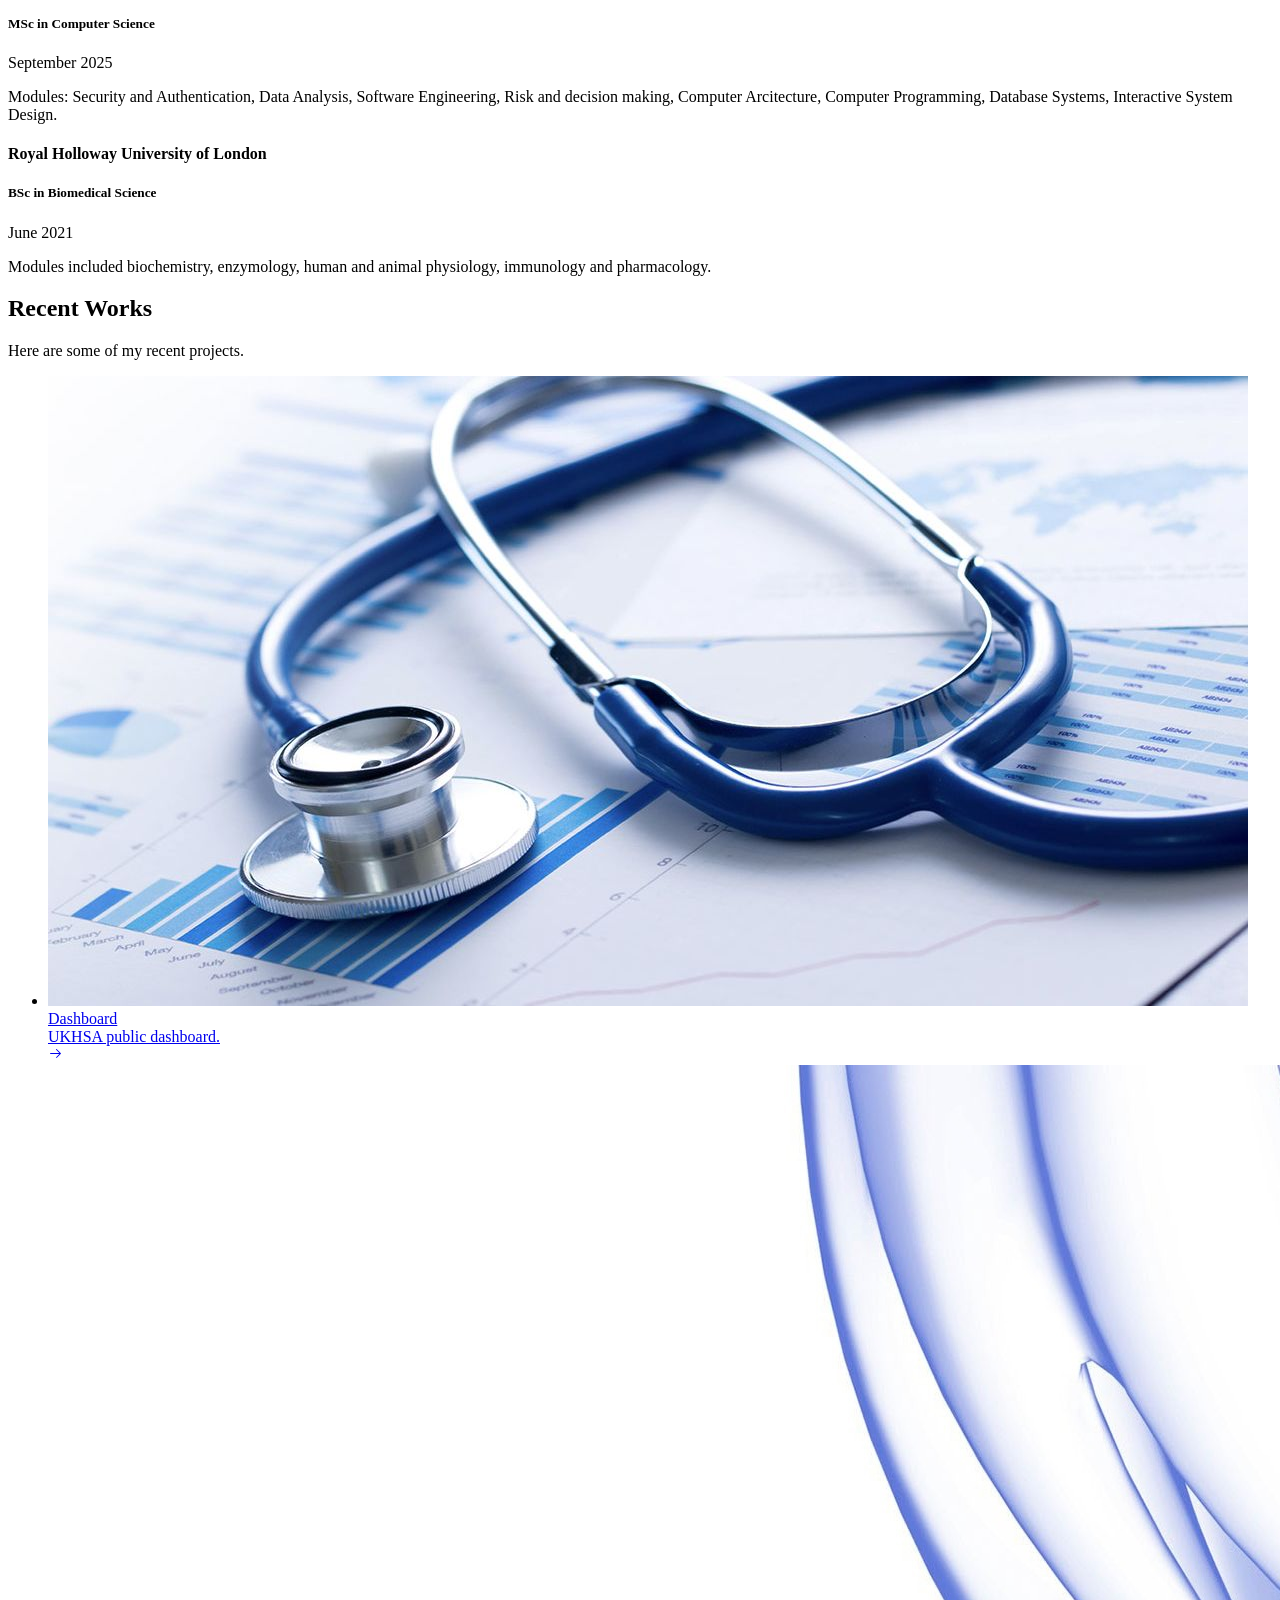
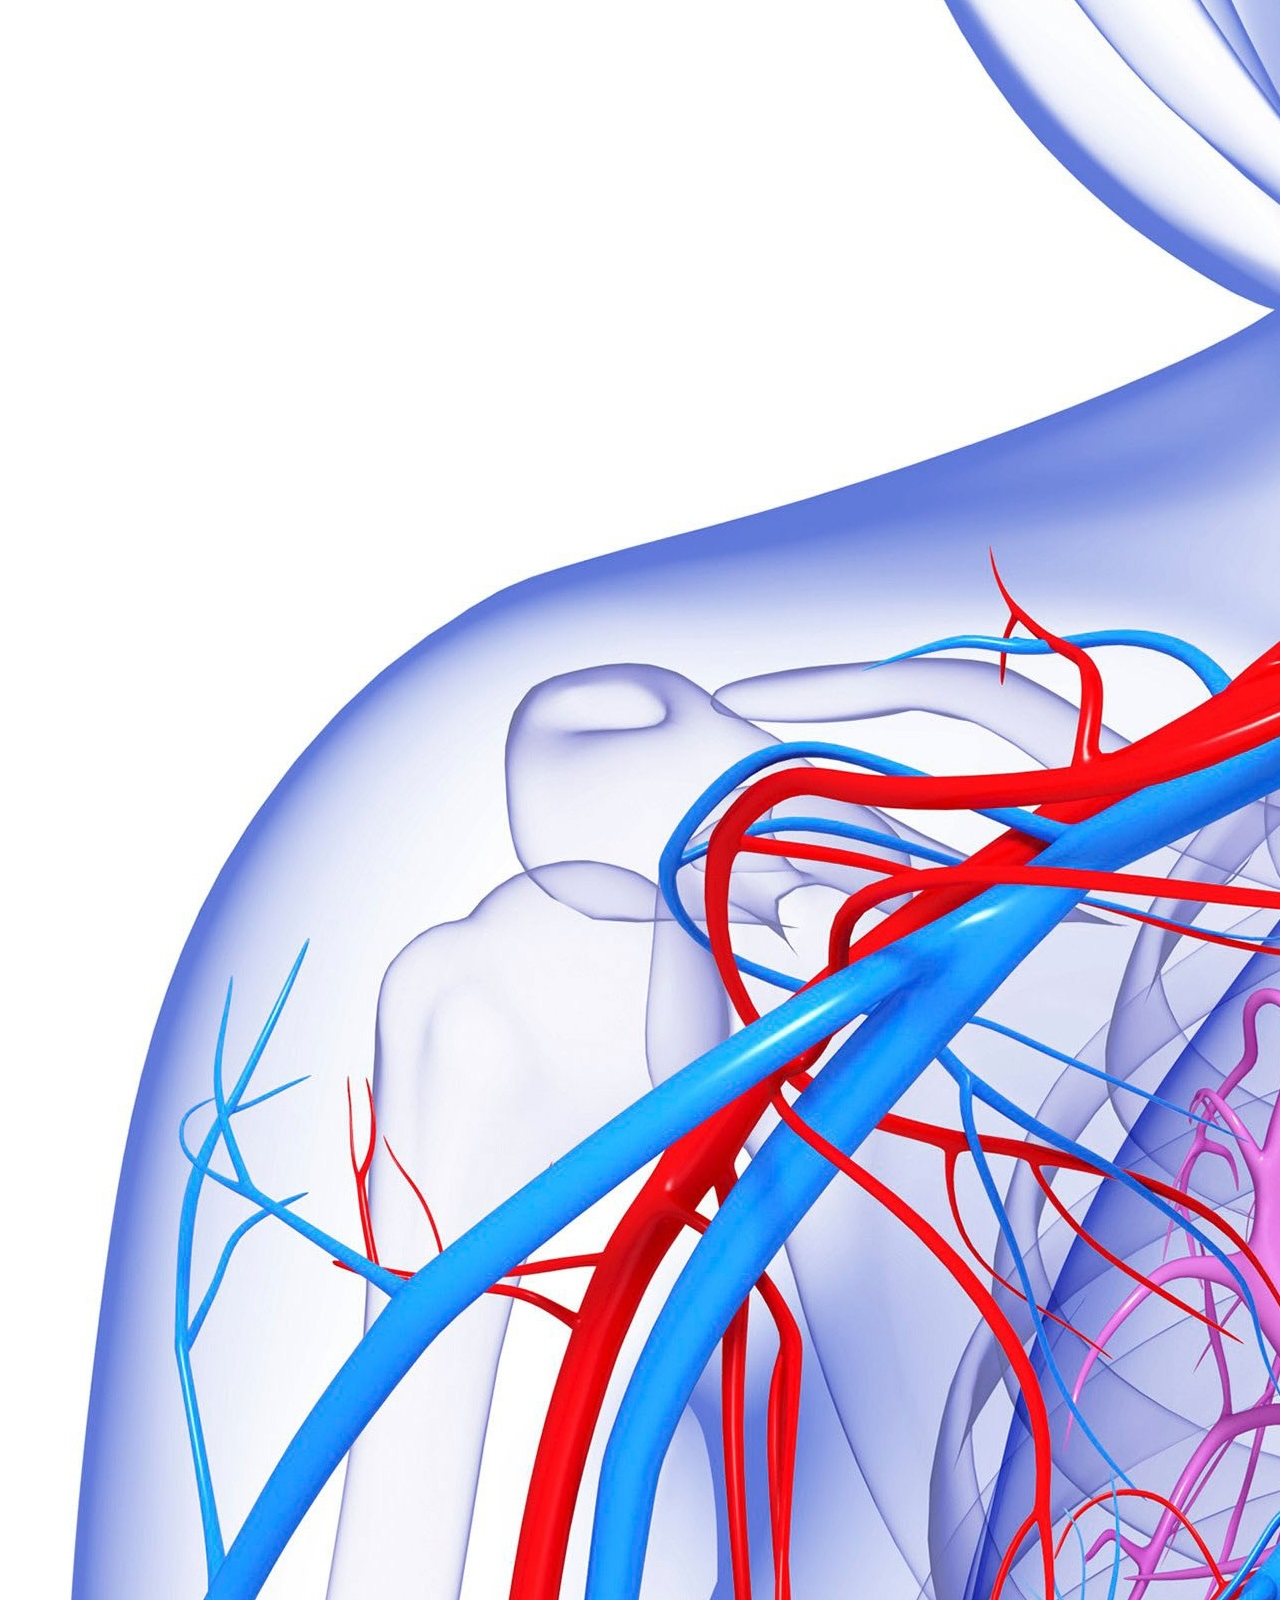
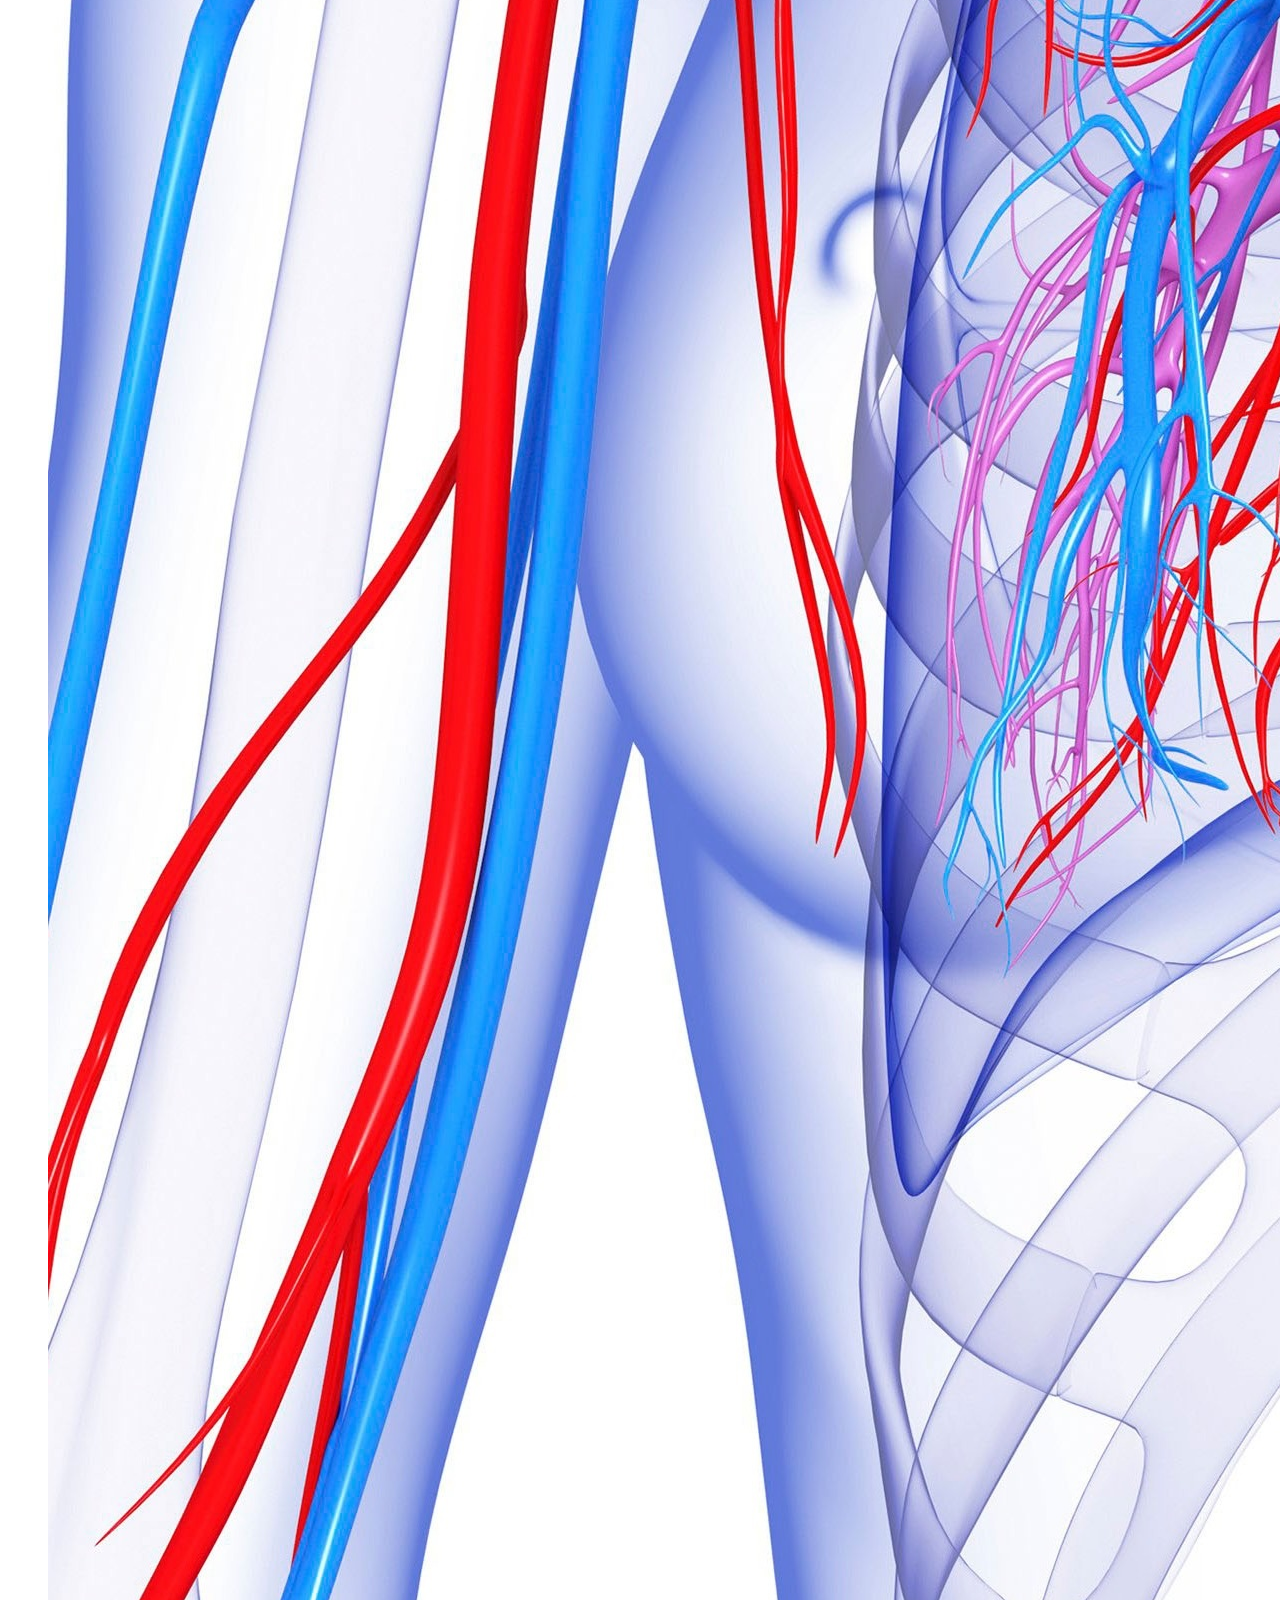
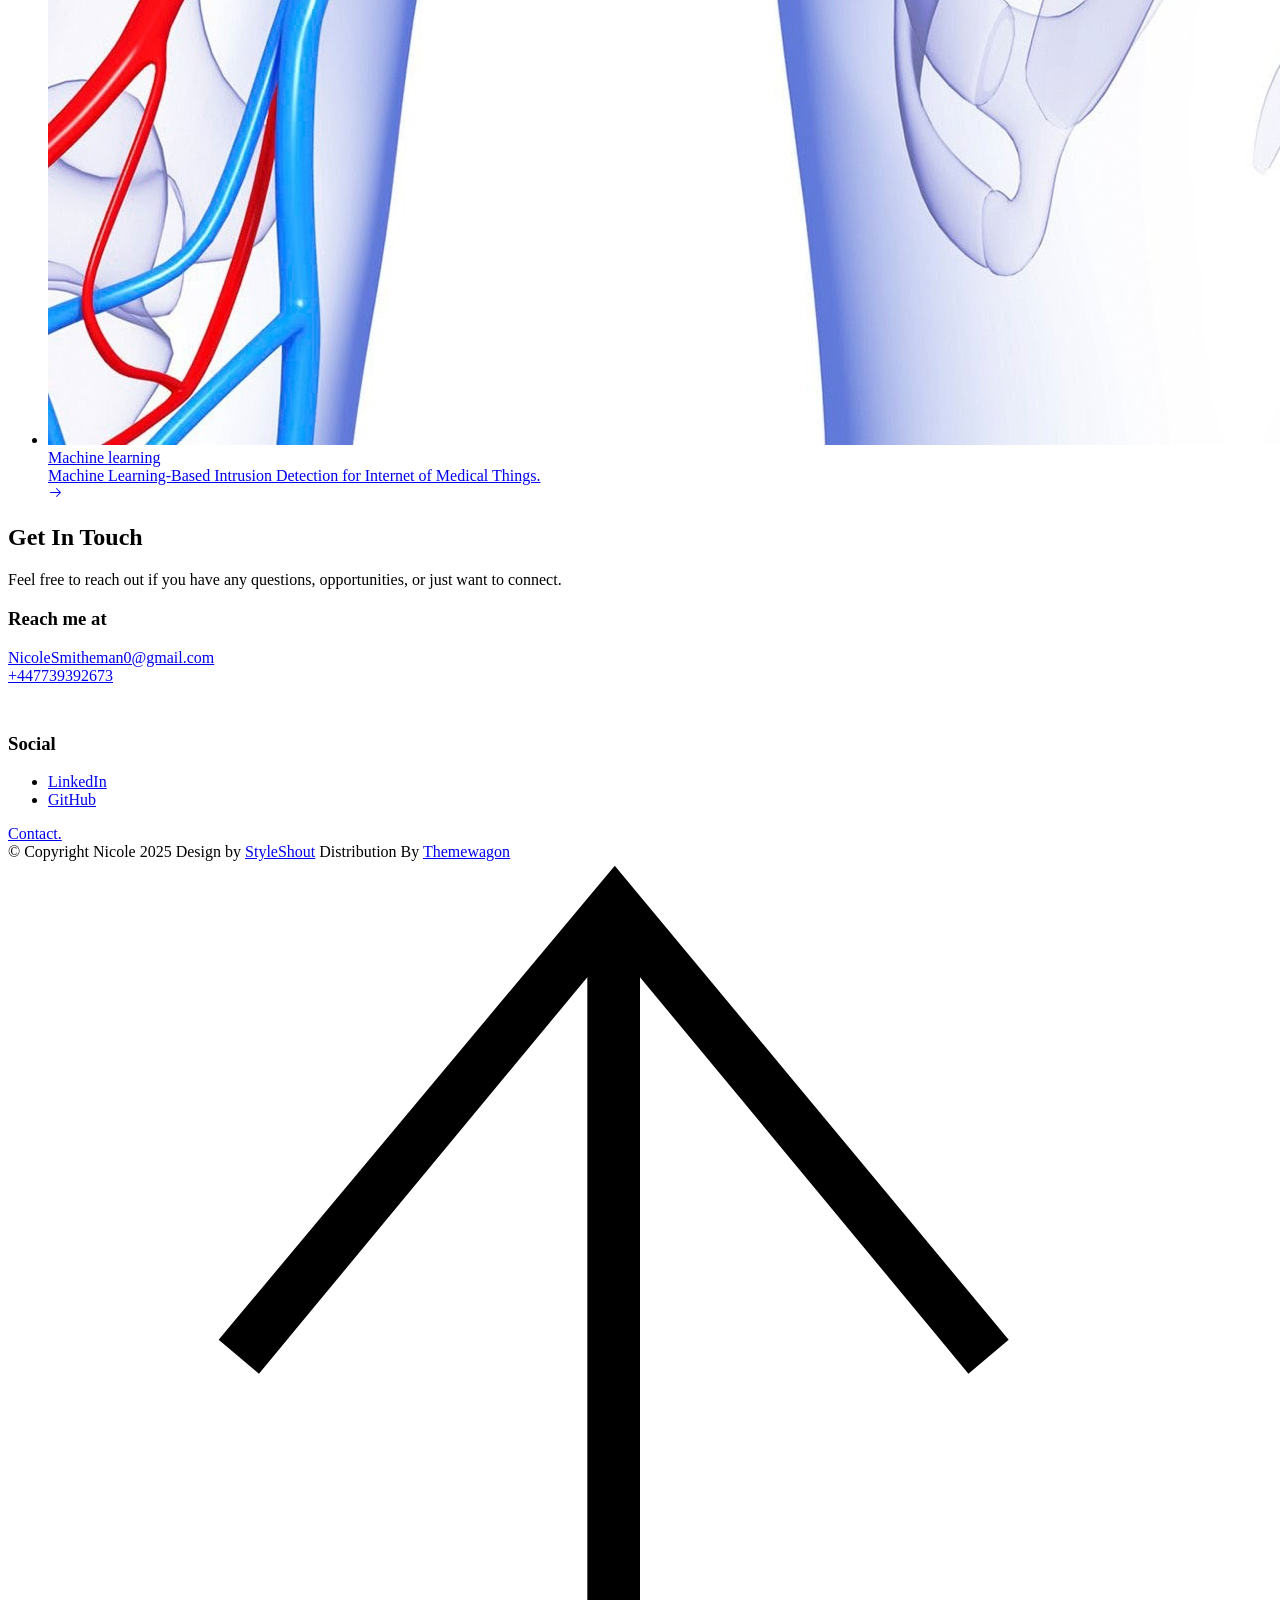
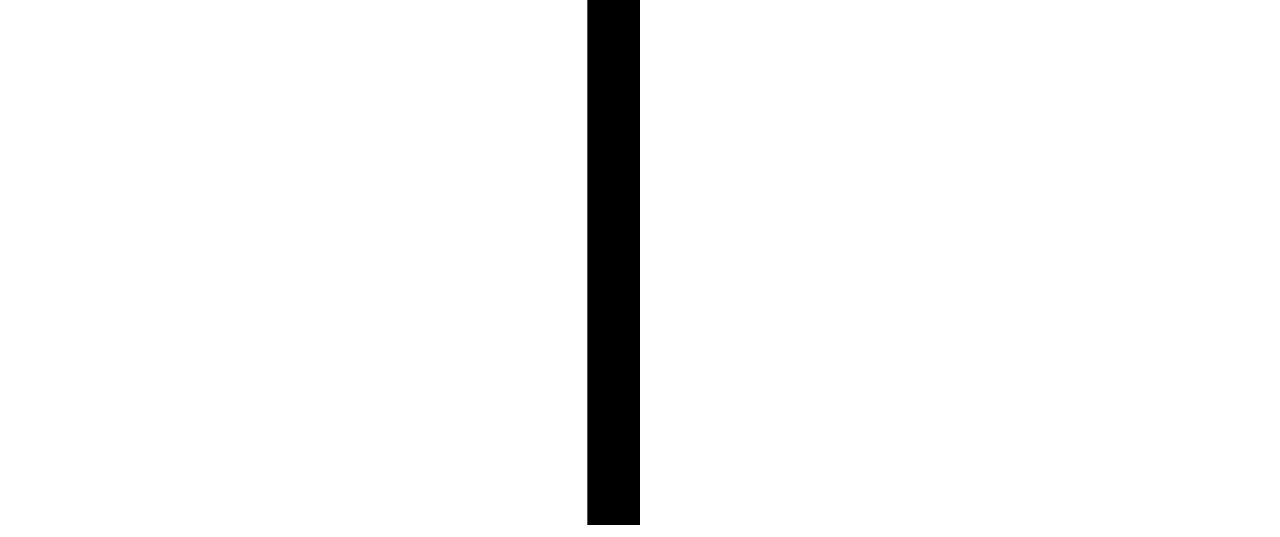
==== commit 621f797d: "Update contact block layout in index.html Fix contact section column overlap - increase reach me at " ====
--- a/docs/index.html
+++ b/docs/index.html
@@ -314,7 +314,7 @@
                 </div> <!-- end contact-top -->
 
                 <div class="row contact-bottom">
-                    <div class="column lg-3 md-6 tab-6 stack-on-550 contact-block">
+                    <div class="column lg-4 md-6 tab-6 stack-on-550 contact-block">
                         <h3 class="text-pretitle">Reach me at</h3>
                         <p class="contact-links" style="margin-bottom: 3rem;">
                             <a href="mailto:NicoleSmitheman0@gmail.com" class="mailtoui">NicoleSmitheman0@gmail.com</a> <br>
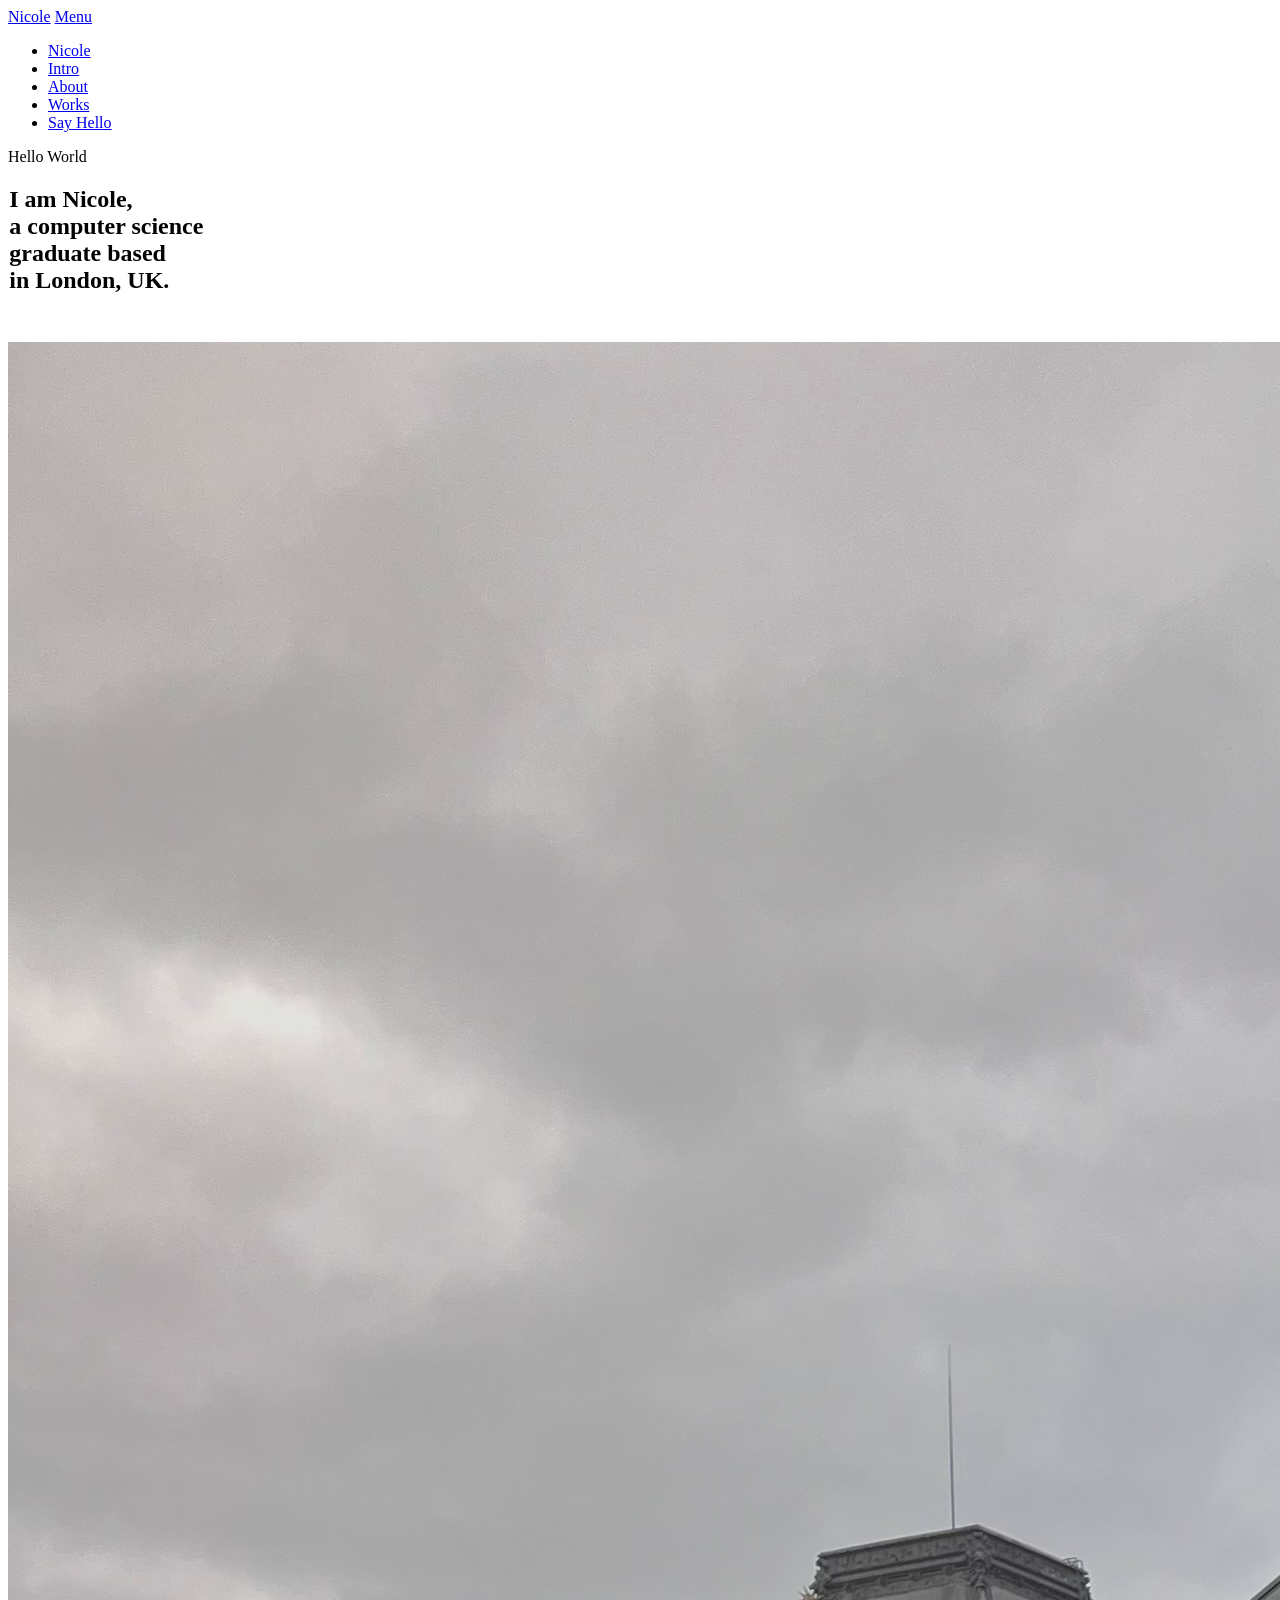
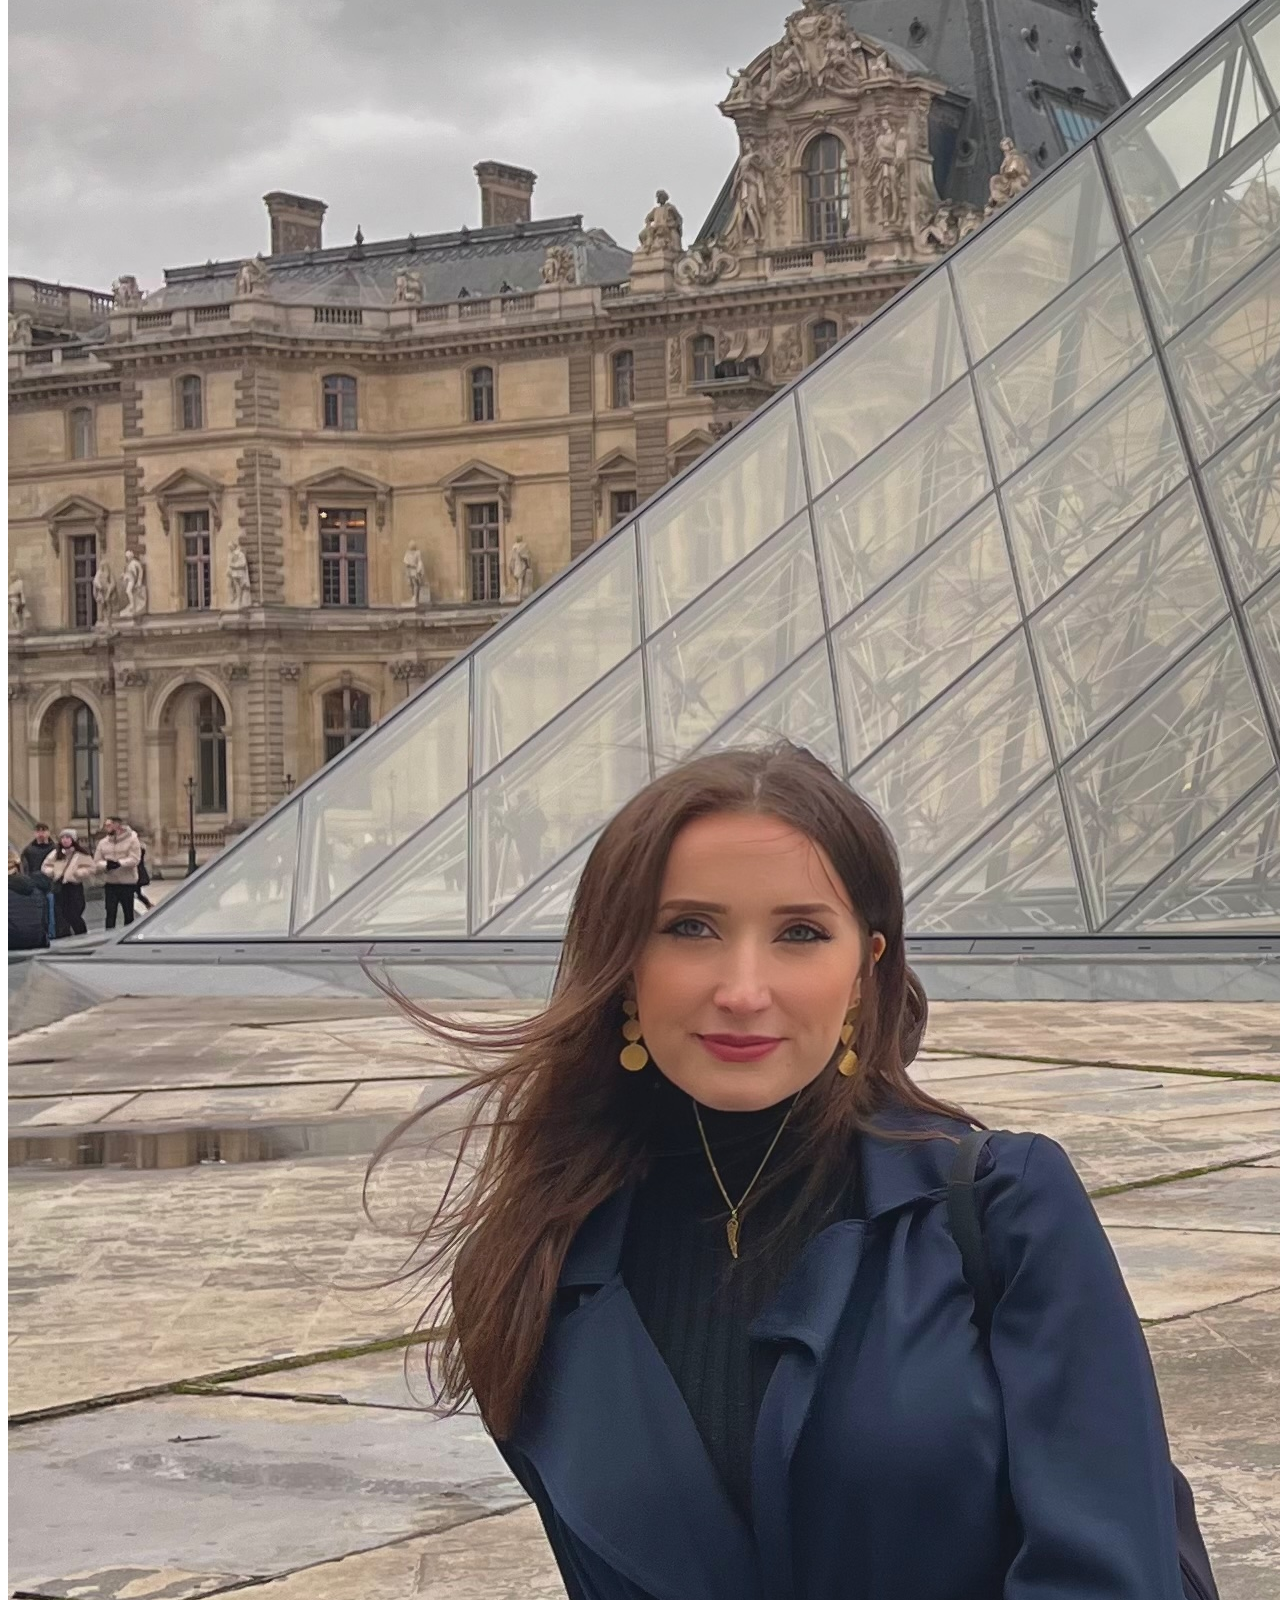
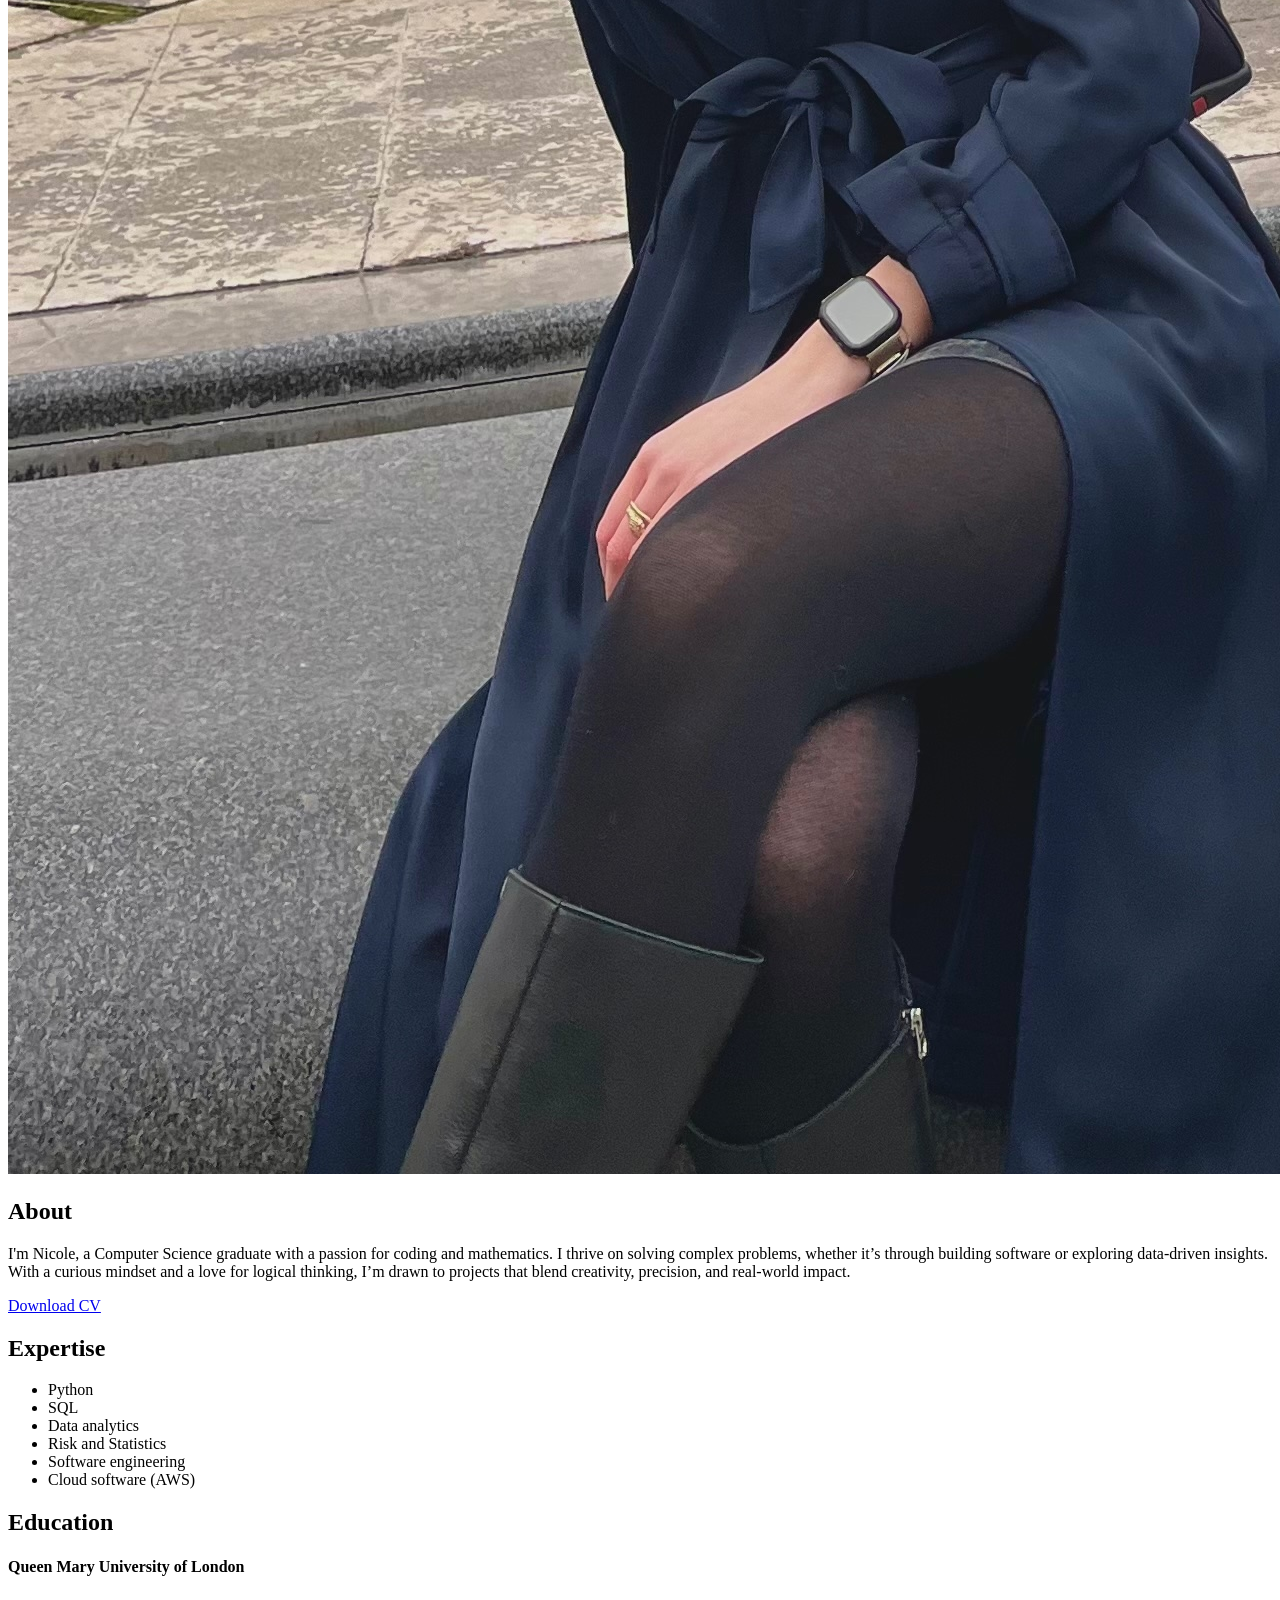
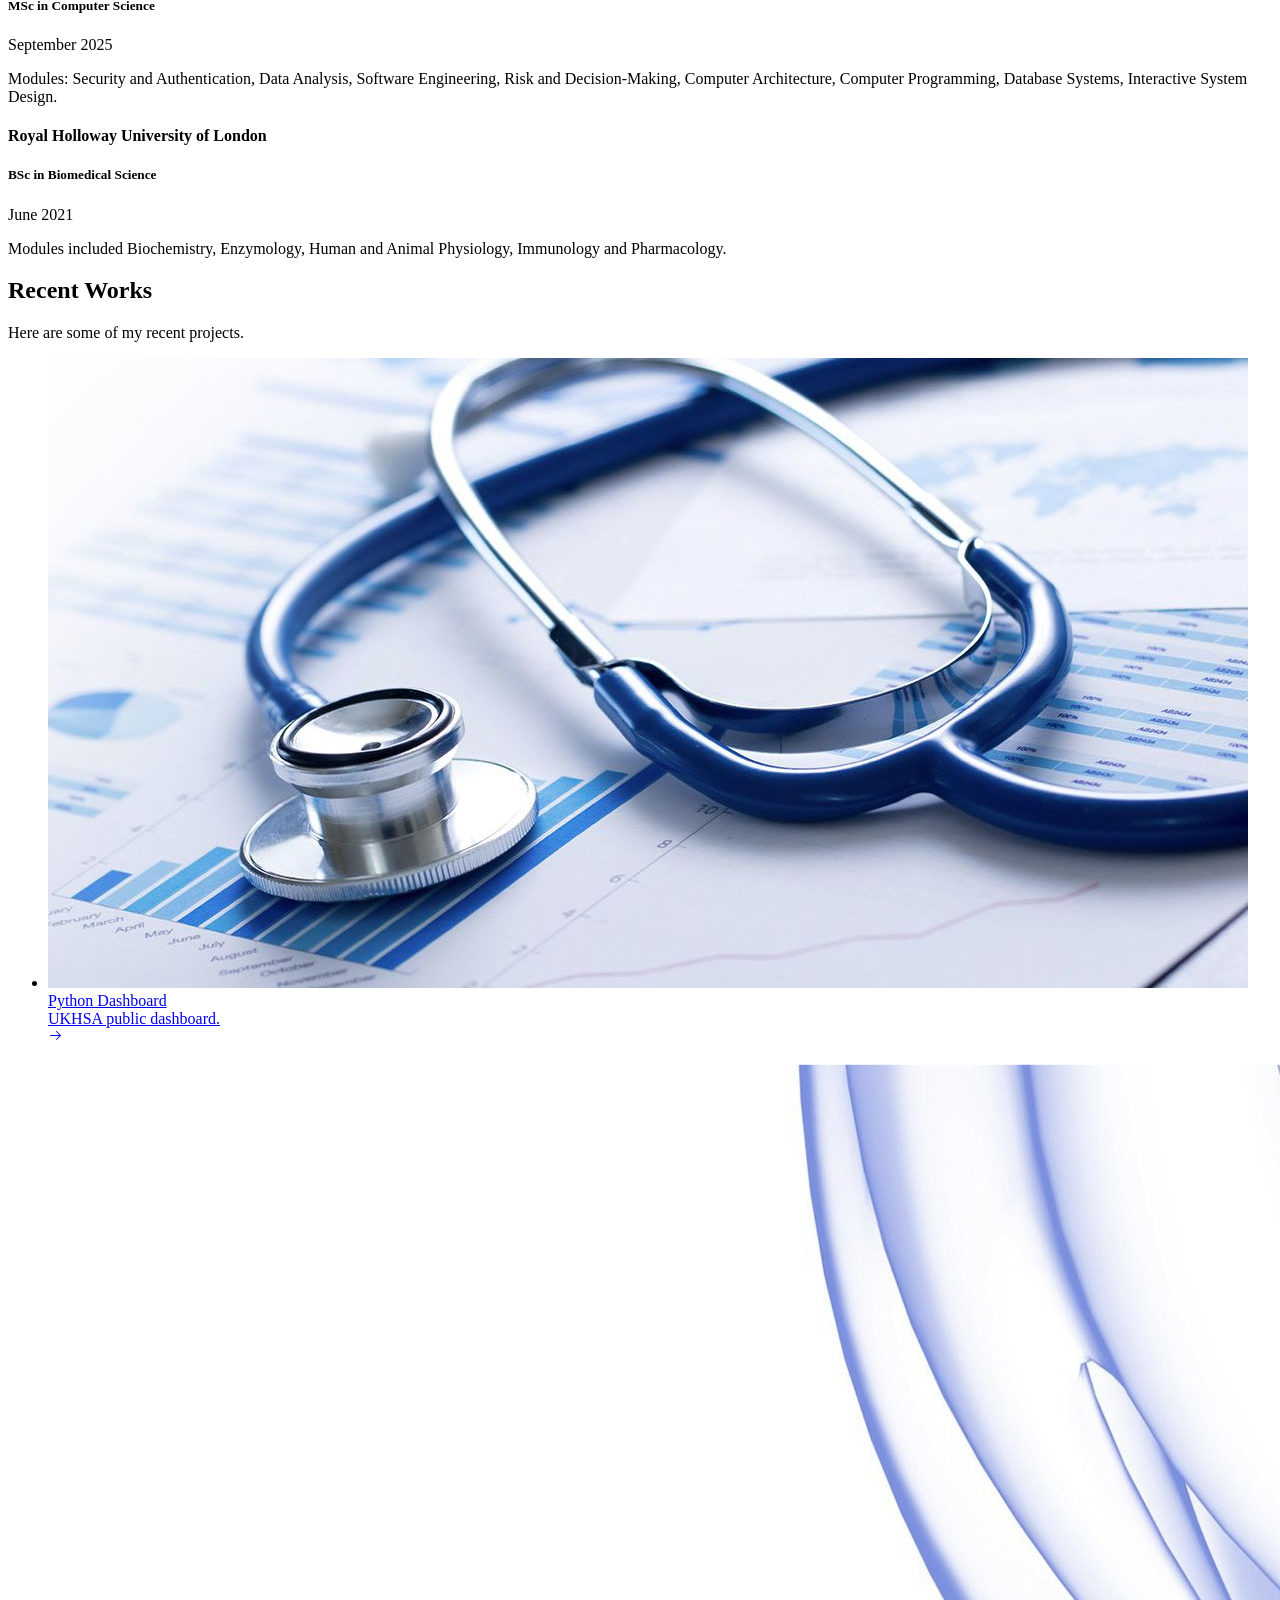
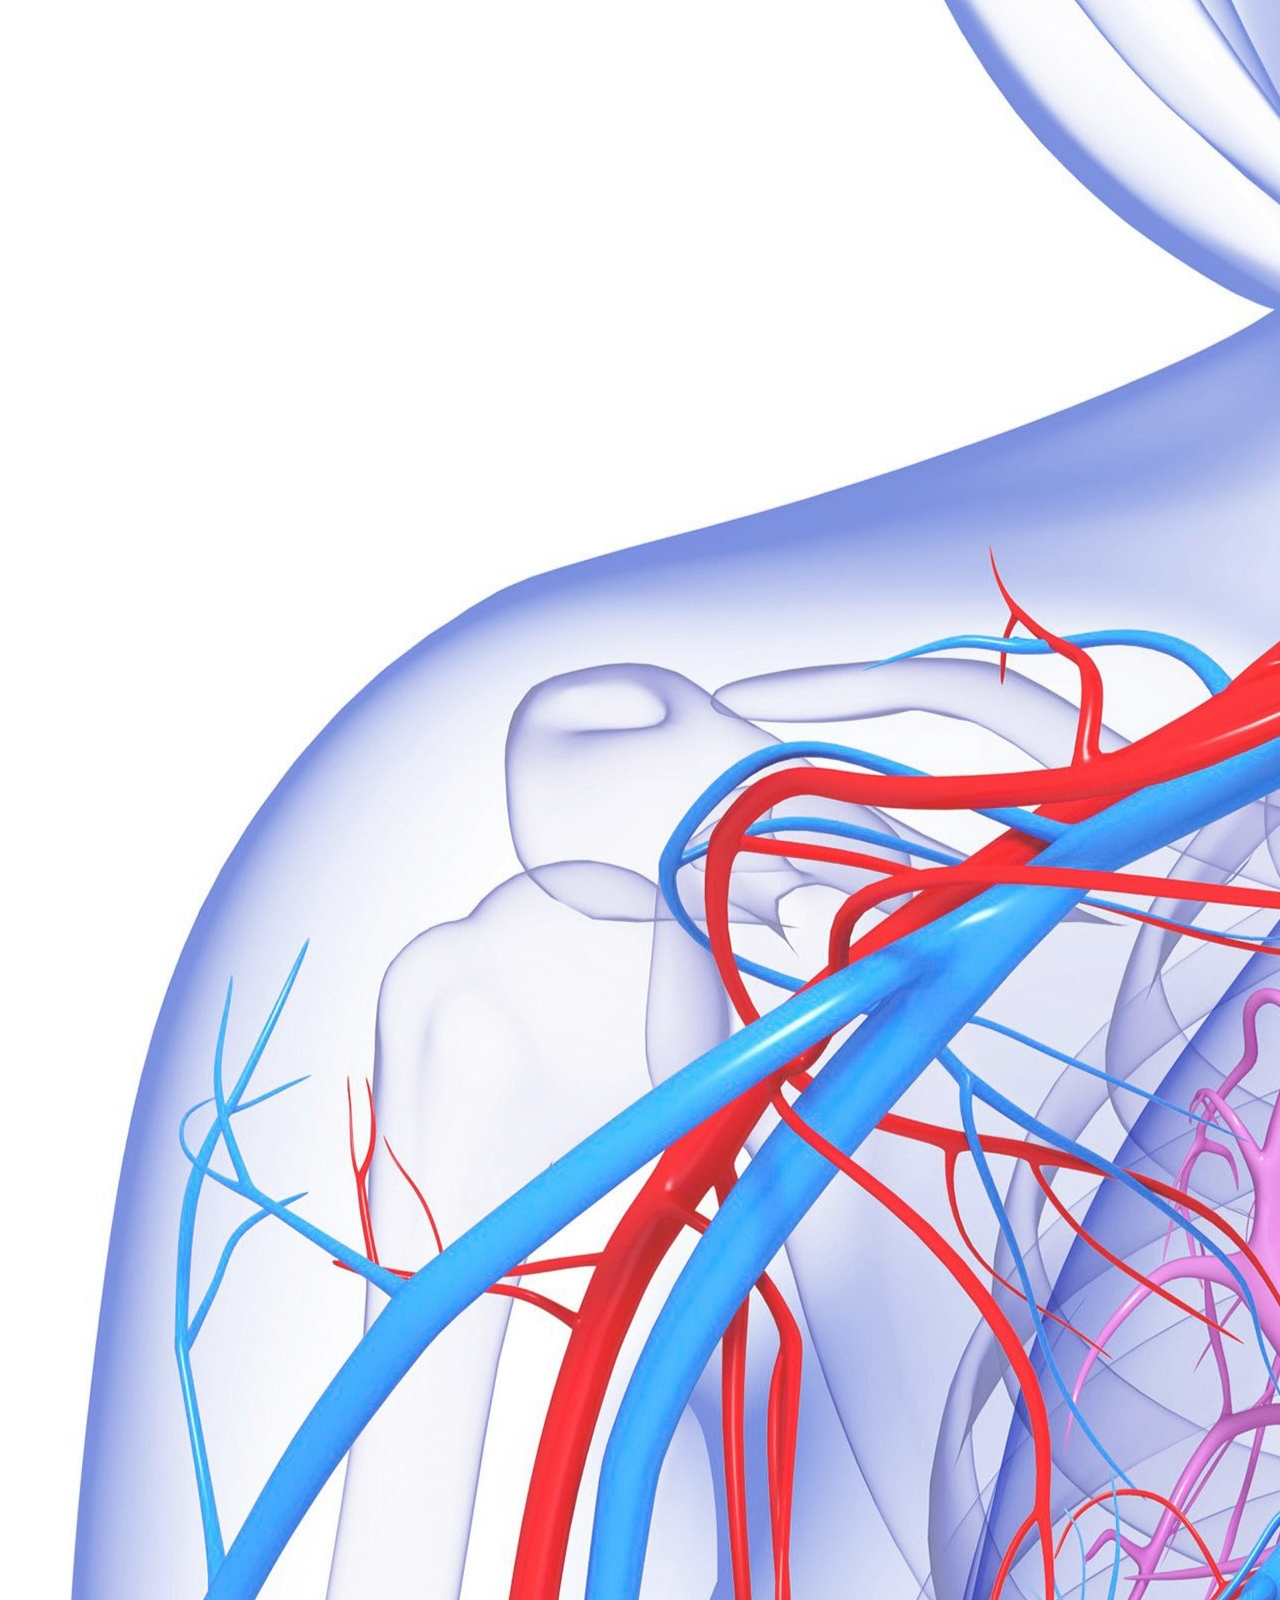
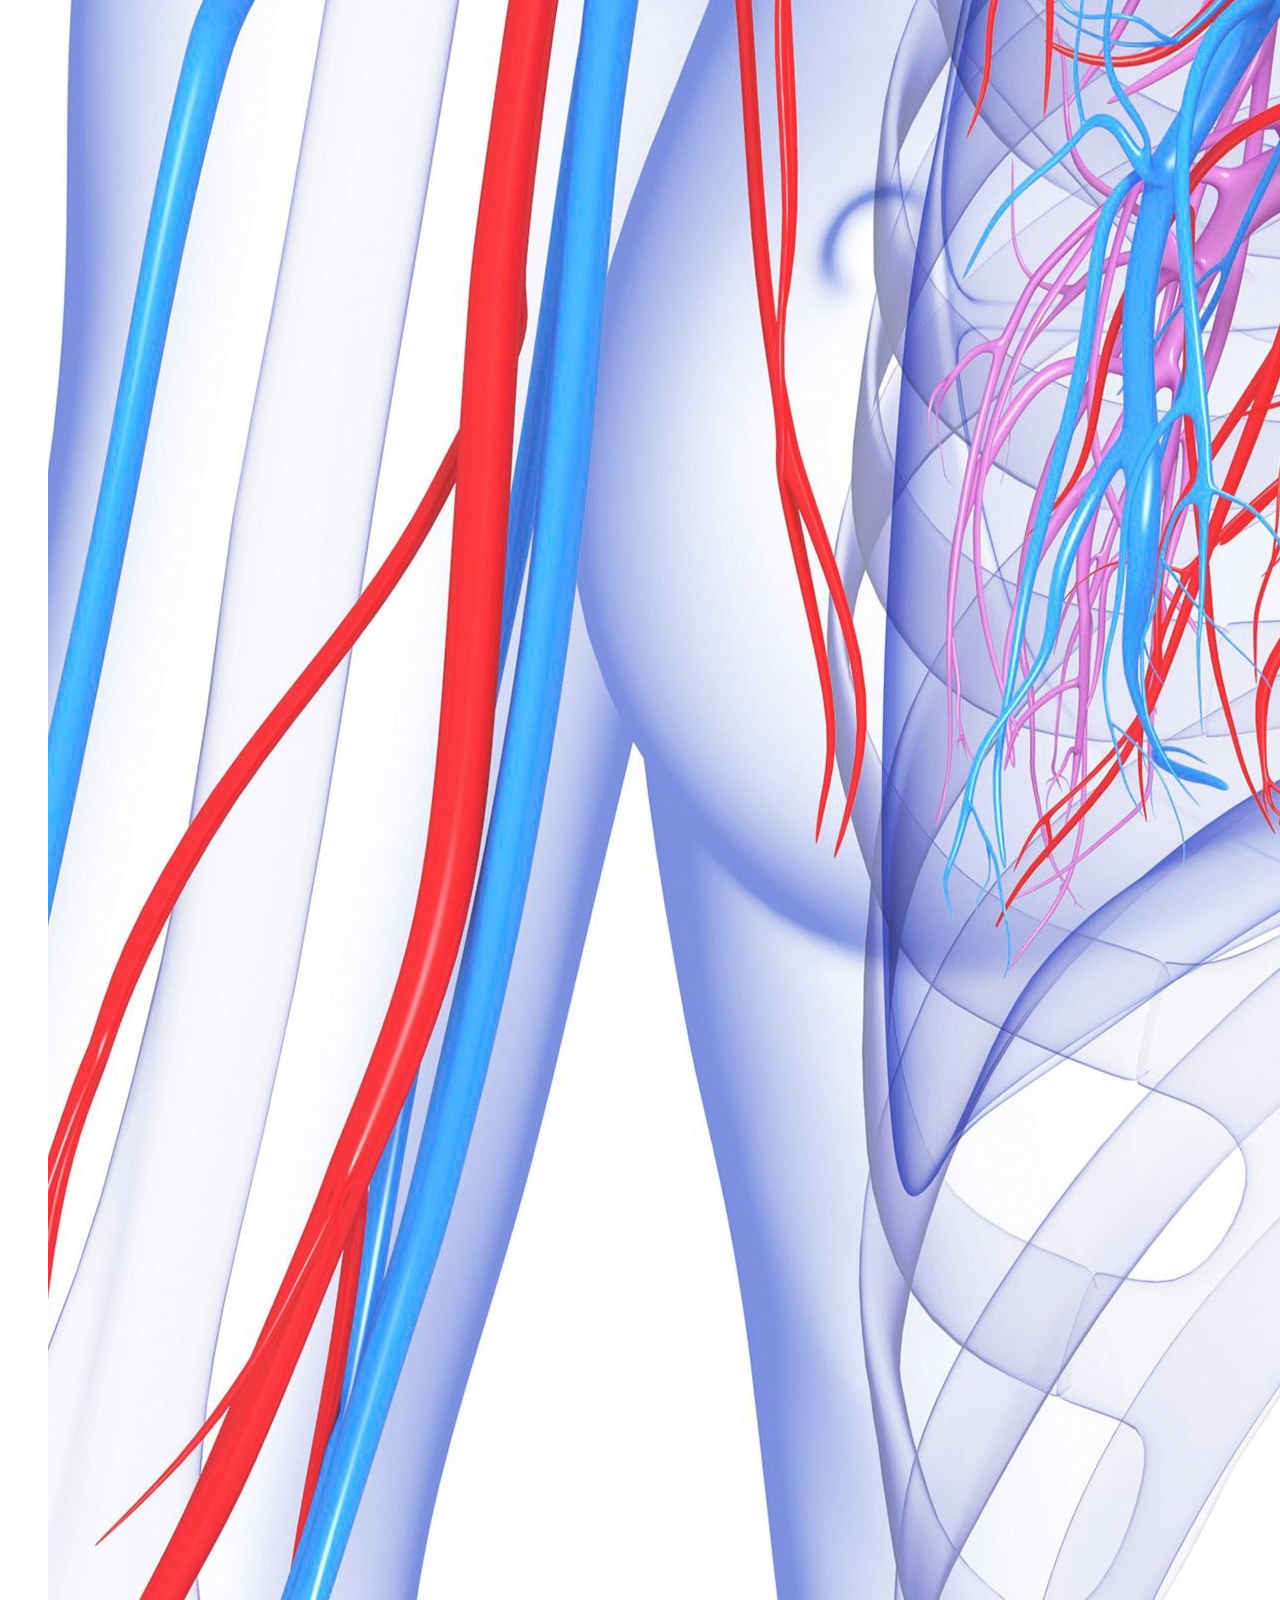
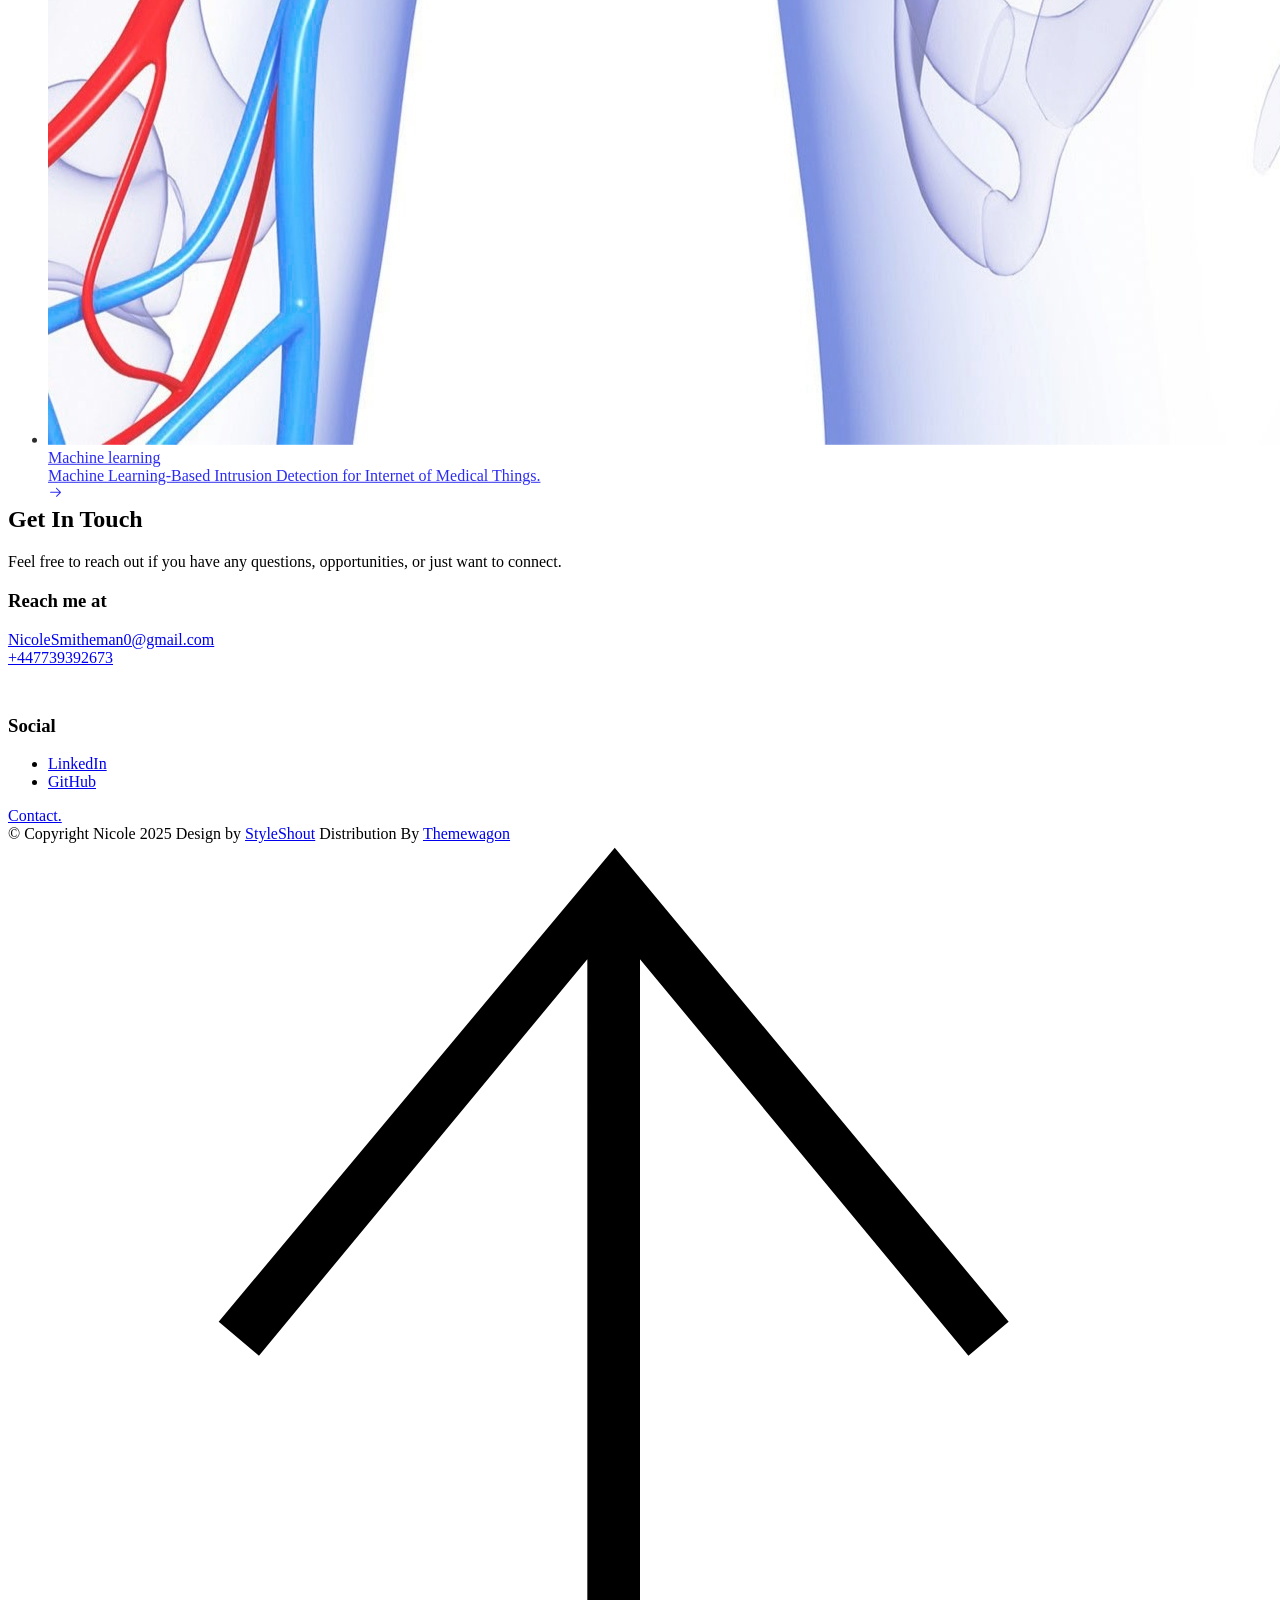
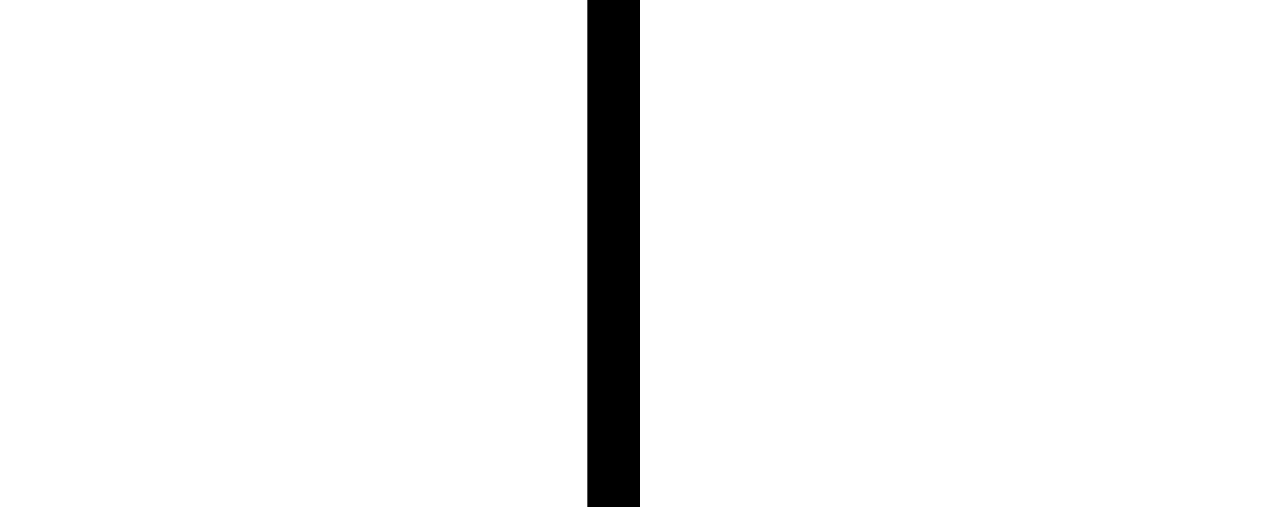
==== commit cd462d67: "Correcting spelling error" ====
--- a/docs/index.html
+++ b/docs/index.html
@@ -144,7 +144,6 @@
                             <li>Data analytics</li>
                             <li>Risk and Statistics</li>
                             <li>Software engineering</li>
-                            <li>Cybersecurity</li>
                             <li>Cloud software (AWS)</li>
                         </ul>
 
@@ -168,7 +167,7 @@
                                     <p class="timeline__timeframe">September 2025</p>
                                 </div>
                                 <div class="timeline__desc">
-                                    <p>Modules: Security and Authentication, Data Analysis, Software Engineering, Risk and decision making, Computer Arcitecture, Computer Programming, Database Systems, Interactive System Design.</p>
+                                    <p>Modules: Security and Authentication, Data Analysis, Software Engineering, Risk and Decision-Making, Computer Architecture, Computer Programming, Database Systems, Interactive System Design.</p>
                                 </div>
                             </div>
     
@@ -180,7 +179,7 @@
                                     <p class="timeline__timeframe">June 2021</p>
                                 </div>
                                 <div class="timeline__desc">
-                                    <p>Modules included biochemistry, enzymology, human and animal physiology, immunology and pharmacology.</p>
+                                    <p>Modules included Biochemistry, Enzymology, Human and Animal Physiology, Immunology and Pharmacology.</p>
                                 </div>
                             </div>
     
@@ -220,7 +219,7 @@
                                     
                                     <div class="folio-list__item-text">
                                         <div class="folio-list__item-cat">
-                                            Dashboard
+                                            Python Dashboard
                                         </div>
                                         <div class="folio-list__item-title">
                                             UKHSA public dashboard.
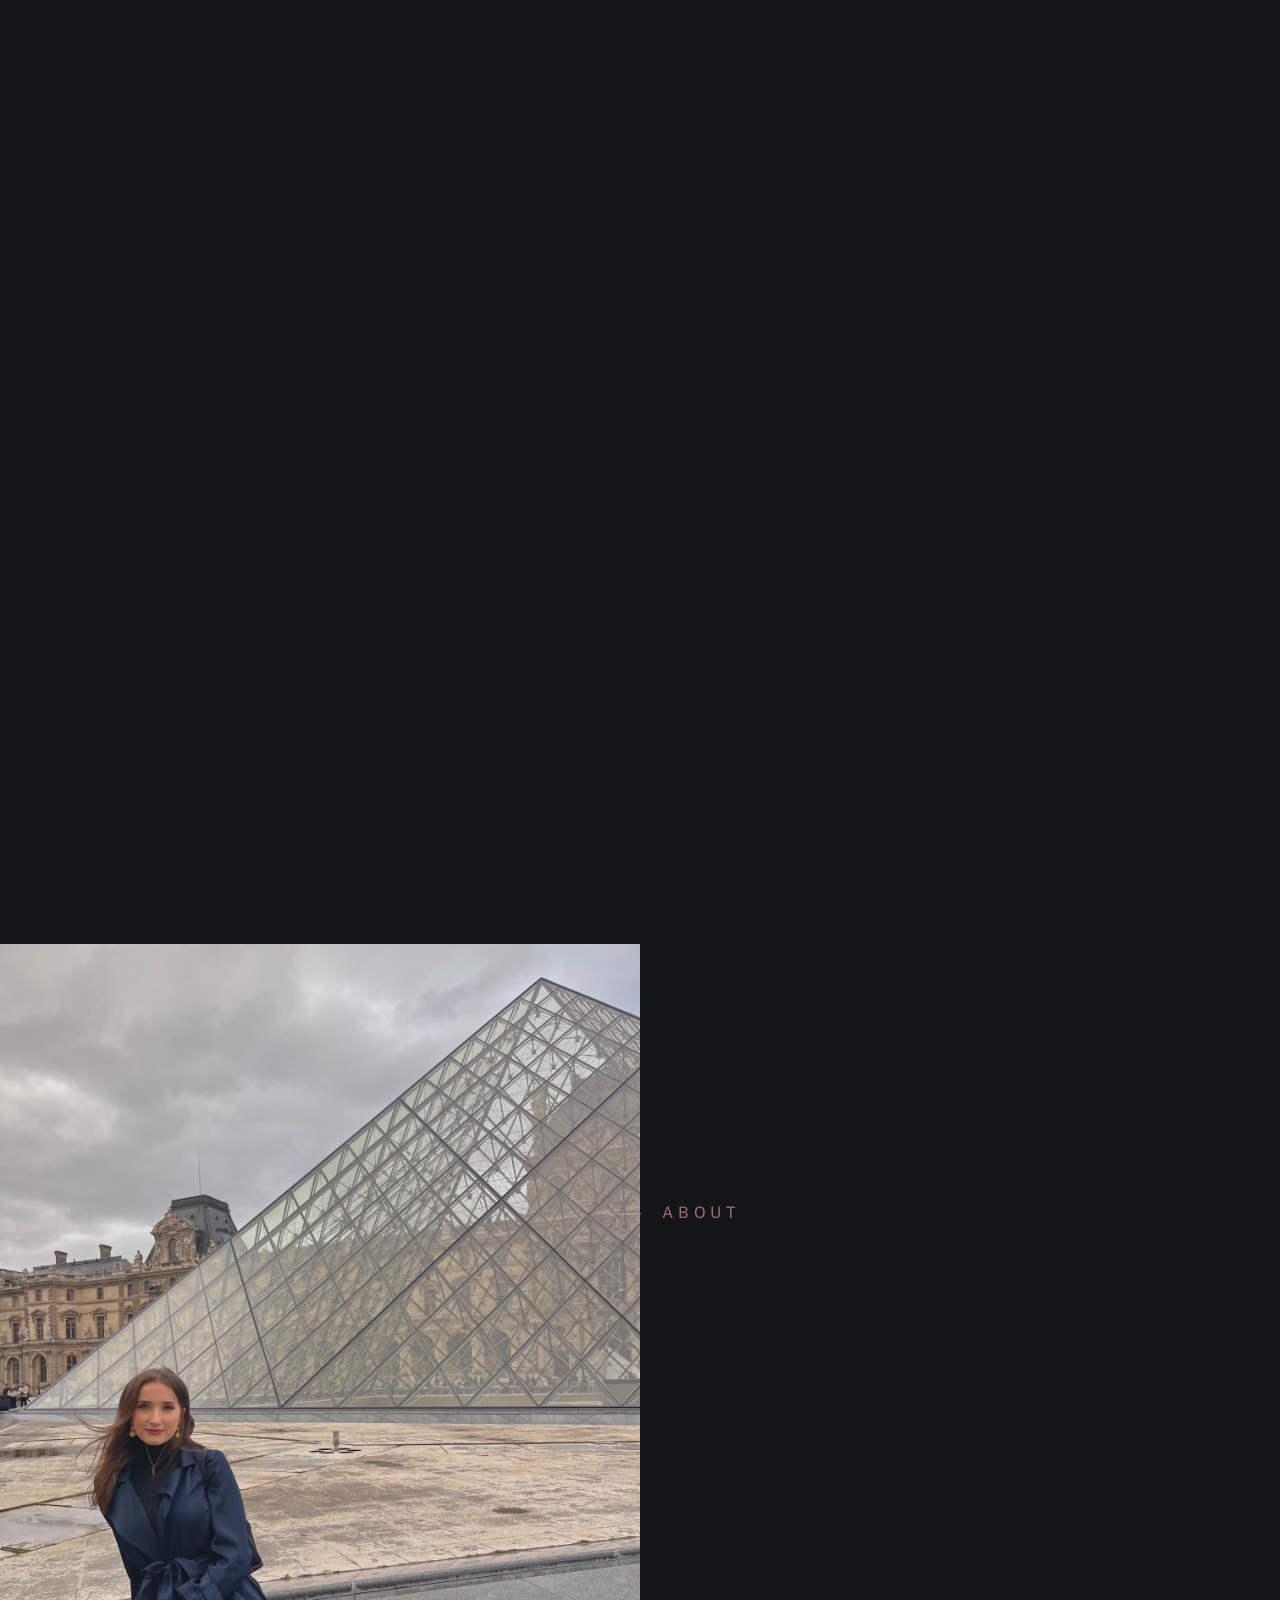
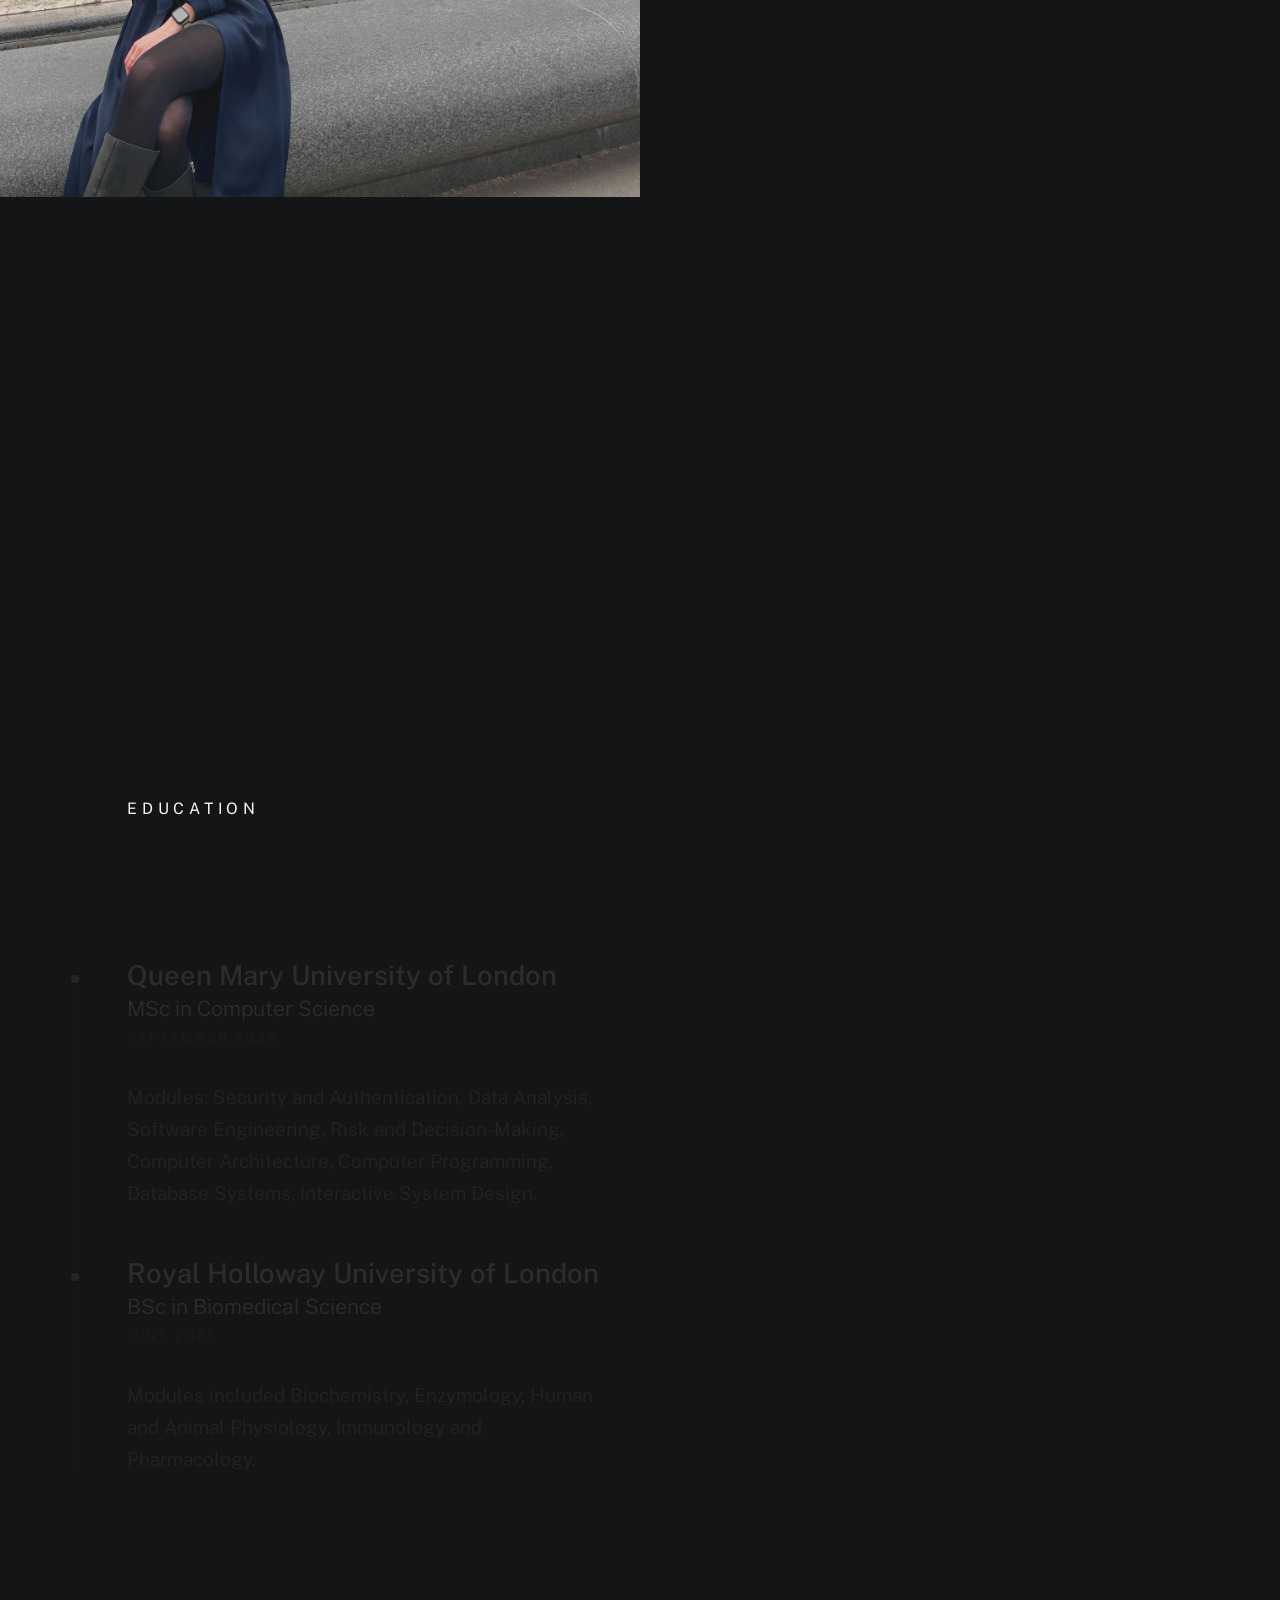
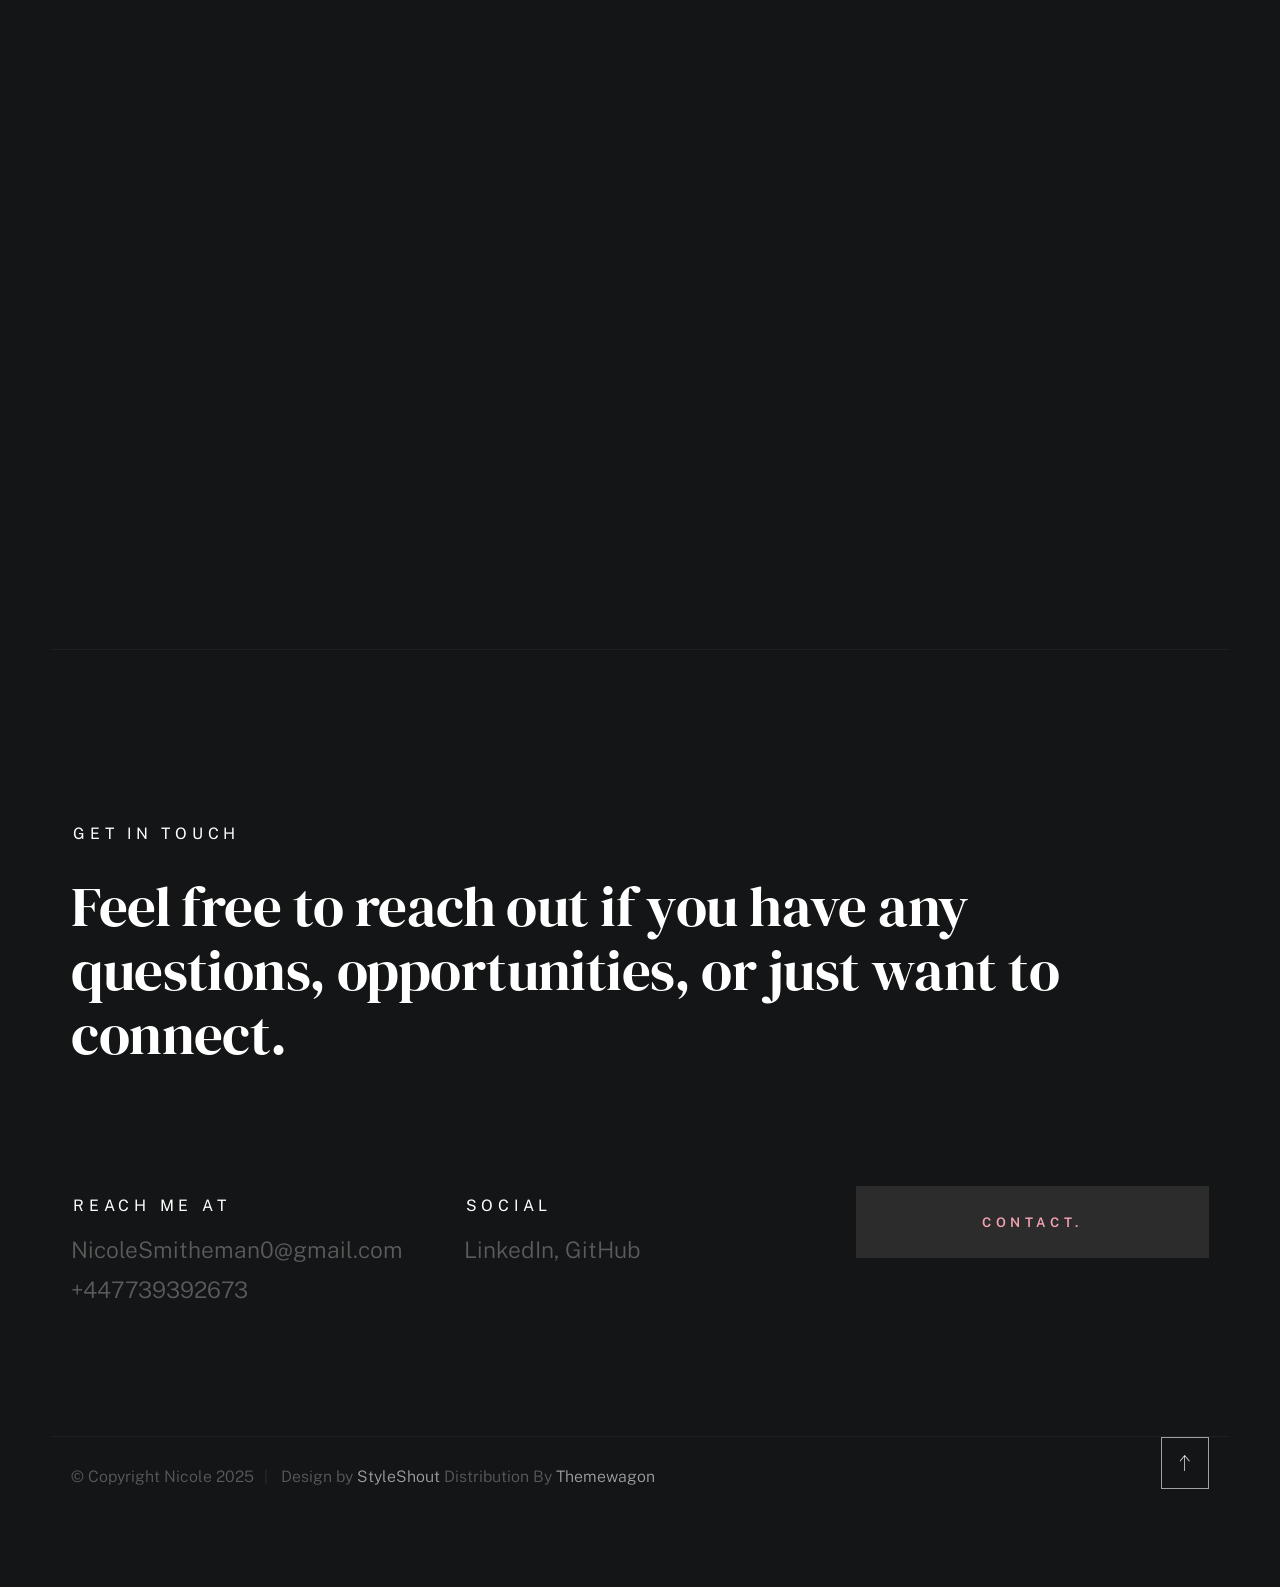
==== commit 52b6d35a: "Add cursor follower div to index.html" ====
--- a/docs/index.html
+++ b/docs/index.html
@@ -364,5 +364,7 @@
     <script src="js/plugins.js"></script>
     <script src="js/main.js"></script>
 
+    <div class="cursor-follower"></div>
+
 </body>
 </html>
--- a/docs/css/styles.css
+++ b/docs/css/styles.css
@@ -0,0 +1,4240 @@
+/* =================================================================== 
+ * Luther Main Stylesheet
+ * Template Ver. 1.0.0
+ * 02-15-2021
+ * ------------------------------------------------------------------
+ *
+ * TOC:
+ *
+ * # SETTINGS
+ *      ## fonts 
+ *      ## colors
+ *      ## spacing and typescale
+ *      ## grid variables
+ * # NORMALIZE
+ * # BASE SETUP
+ * # GRID
+ *      ## large screen devices 
+ *      ## medium screen devices 
+ *      ## tablet devices 
+ *      ## mobile devices 
+ *      ## small screen devices 
+ *      ## additional column stackpoints 
+ * # UTILITY CLASSES
+ * # TYPOGRAPHY 
+ *      ## base type styles
+ *      ## additional typography & helper classes
+ *      ## lists
+ *      ## spacing
+ * # PRELOADER
+ * # FORM
+ *      ## style placeholder text
+ *      ## change autocomplete styles in Chrome
+ * # BUTTONS
+ * # TABLE
+ * # COMPONENTS
+ *      ## pagination
+ *      ## alert box 
+ *      ## skillbars 
+ *      ## stats tabs
+ * # PROJECT-WIDE SHARED STYLES
+ *      ## media classes
+ *      ## theme-specific typography classes
+ *      ## MailtoUI style overrides
+ * # PAGE WRAP
+ *      ## circles
+ * # SITE HEADER
+ *      ## main navigation
+ *      ## mobile menu toggle
+ * # INTRO
+ *      ## intro social
+ *      ## intro scrolldown
+ * # ABOUT
+ *      ## about info
+ *      ## about expertise
+ *      ## about timelines
+ * # WORKS
+ *      ## works portfolio
+ *      ## modal popup
+ *      ## testimonials
+ *      ## testimonial slider 
+ * # CONTACT
+ * # FOOTER
+ *      ## copyright
+ *      ## go top
+ *
+ * ------------------------------------------------------------------ */
+
+
+/* ===================================================================
+ * # SETTINGS
+ *
+ *
+ * ------------------------------------------------------------------- */
+
+/* ------------------------------------------------------------------- 
+ * ## fonts 
+ * ------------------------------------------------------------------- */
+@import url("https://fonts.googleapis.com/css2?family=DM+Serif+Display&family=DM+Serif+Text:ital@0;1&family=Public+Sans:ital,wght@0,300;0,400;0,500;0,600;0,700;1,300;1,400;1,500;1,600;1,700&display=swap");
+
+:root {
+
+    --font-1 : "Public Sans", sans-serif;
+    --font-2 : "DM Serif Display", serif;
+
+    /* monospace
+    */
+    --font-mono : Consolas, "Andale Mono", Courier, "Courier New", monospace;
+}
+
+/* ------------------------------------------------------------------- 
+ * ## colors
+ * ------------------------------------------------------------------- */
+:root {
+
+    /* color-1(#eabe7c)
+     * color-2(#23967f)
+     */
+    --color-1 : hsla(350, 80%, 80%, 1);
+    --color-2 : hsla(168, 62%, 36%, 1);
+
+    /* theme color variations
+     */
+    --color-1-lighter : hsla(350, 80%, 95%, 1);
+    --color-1-light   : hsla(350, 80%, 88%, 1);
+    --color-1-dark    : hsla(350, 80%, 70%, 1);
+    --color-1-darker  : hsla(350, 80%, 60%, 1);
+    --color-2-lighter : hsla(168, 62%, 56%, 1);
+    --color-2-light   : hsla(168, 62%, 46%, 1);
+    --color-2-dark    : hsla(168, 62%, 26%, 1);
+    --color-2-darker  : hsla(168, 62%, 16%, 1);
+
+    /* feedback colors
+     * color-error(#ffd1d2), color-success(#c8e675), 
+     * color-info(#d7ecfb), color-notice(#fff099)
+     */
+    --color-error           : hsla(359, 100%, 91%, 1);
+    --color-success         : hsla(76, 69%, 68%, 1);
+    --color-info            : hsla(205, 82%, 91%, 1);
+    --color-notice          : hsla(51, 100%, 80%, 1);
+    --color-error-content   : hsla(359, 50%, 50%, 1);
+    --color-success-content : hsla(76, 29%, 28%, 1);
+    --color-info-content    : hsla(205, 32%, 31%, 1);
+    --color-notice-content  : hsla(51, 30%, 30%, 1);
+
+    /* shades 
+     * generated using 
+     * Tint & Shade Generator 
+     * (https://maketintsandshades.com/)
+     */
+    --color-black   : #000000;
+    --color-gray-19 : #020202;
+    --color-gray-18 : #040404;
+    --color-gray-17 : #060607;
+    --color-gray-16 : #080809;
+    --color-gray-15 : #0a0b0b;
+    --color-gray-14 : #0c0d0d;
+    --color-gray-13 : #0e0f0f;
+    --color-gray-12 : #101112;
+    --color-gray-11 : #121314;
+    --color-gray-10 : #141516;
+    --color-gray-9  : #2c2c2d;
+    --color-gray-8  : #434445;
+    --color-gray-7  : #5b5b5c;
+    --color-gray-6  : #727373;
+    --color-gray-5  : #8a8a8b;
+    --color-gray-4  : #a1a1a2;
+    --color-gray-3  : #b9b9b9;
+    --color-gray-2  : #d0d0d0;
+    --color-gray-1  : #e8e8e8;
+    --color-white   : #ffffff;
+
+    /* text
+     */
+    --color-text        : var(--color-gray-4);
+    --color-text-dark   : var(--color-white);
+    --color-text-light  : var(--color-gray-7);
+    --color-placeholder : var(--color-gray-7);
+
+    /* buttons
+     */
+    --color-btn                    : var(--color-gray-9);
+    --color-btn-text               : var(--color-1);
+    --color-btn-hover              : var(--color-white);
+    --color-btn-hover-text         : var(--color-black);
+    --color-btn-primary            : var(--color-1-dark);
+    --color-btn-primary-text       : var(--color-black);
+    --color-btn-primary-hover      : var(--color-1-darker);
+    --color-btn-primary-hover-text : var(--color-black);
+    --color-btn-stroke             : var(--color-white);
+    --color-btn-stroke-text        : var(--color-white);
+    --color-btn-stroke-hover       : var(--color-white);
+    --color-btn-stroke-hover-text  : var(--color-black);
+
+    /* preloader
+     */
+    --color-preloader-bg : var(--color-gray-10);
+    --color-loader       : white;
+    --color-loader-light : rgba(255, 255, 255, 0.1);
+
+    /* others
+     */
+    --color-body    : var(--color-gray-10);
+    --color-border  : rgba(255, 255, 255, .05);
+    --border-radius : 3px;
+}
+
+/* ------------------------------------------------------------------- 
+ * ## spacing and typescale
+ * ------------------------------------------------------------------- */
+:root {
+
+    /* spacing
+     * base font size: 19px 
+     * vertical space unit : 32px
+     */
+    --base-size      : 62.5%;
+    --multiplier     : 1;
+    --base-font-size : calc(1.9rem * var(--multiplier));
+    --space          : calc(3.2rem * var(--multiplier));
+
+    /* vertical spacing 
+     */
+    --vspace-0_125 : calc(0.125 * var(--space));
+    --vspace-0_25  : calc(0.25 * var(--space));
+    --vspace-0_375 : calc(0.375 * var(--space));
+    --vspace-0_5   : calc(0.5 * var(--space));
+    --vspace-0_625 : calc(0.625 * var(--space));
+    --vspace-0_75  : calc(0.75 * var(--space));
+    --vspace-0_875 : calc(0.875 * var(--space));
+    --vspace-1     : calc(var(--space));
+    --vspace-1_25  : calc(1.25 * var(--space));
+    --vspace-1_5   : calc(1.5 * var(--space));
+    --vspace-1_75  : calc(1.75 * var(--space));
+    --vspace-2     : calc(2 * var(--space));
+    --vspace-2_5   : calc(2.5 * var(--space));
+    --vspace-3     : calc(3 * var(--space));
+    --vspace-3_5   : calc(3.5 * var(--space));
+    --vspace-4     : calc(4 * var(--space));
+    --vspace-4_5   : calc(4.5 * var(--space));
+    --vspace-5     : calc(5 * var(--space));
+
+    /* type scale
+     * ratio 1:2 | base: 19px
+     * -------------------------------------------------------
+     *
+     * --text-display-3 = (81.70px)
+     * --text-display-2 = (68.08px)
+     * --text-display-1 = (56.73px)
+     * --text-xxxl      = (47.28px)
+     * --text-xxl       = (39.40px)
+     * --text-xl        = (32.83px)
+     * --text-lg        = (27.36px)
+     * --text-md        = (22.80px)
+     * --text-size      = (19.00px) BASE
+     * --text-sm        = (15.83px)
+     * --text-xs        = (13.19px)
+     *
+     * ---------------------------------------------------------
+     */
+    --text-scale-ratio : 1.2;
+    --text-size        : var(--base-font-size);
+    --text-xs          : calc((var(--text-size) / var(--text-scale-ratio)) / var(--text-scale-ratio));
+    --text-sm          : calc(var(--text-xs) * var(--text-scale-ratio));
+    --text-md          : calc(var(--text-sm) * var(--text-scale-ratio) * var(--text-scale-ratio));
+    --text-lg          : calc(var(--text-md) * var(--text-scale-ratio));
+    --text-xl          : calc(var(--text-lg) * var(--text-scale-ratio));
+    --text-xxl         : calc(var(--text-xl) * var(--text-scale-ratio));
+    --text-xxxl        : calc(var(--text-xxl) * var(--text-scale-ratio));
+    --text-display-1   : calc(var(--text-xxxl) * var(--text-scale-ratio));
+    --text-display-2   : calc(var(--text-display-1) * var(--text-scale-ratio));
+    --text-display-3   : calc(var(--text-display-2) * var(--text-scale-ratio));
+
+    /* default button height
+     */
+    --vspace-btn : var(--vspace-2);
+}
+
+/* on mobile devices below 600px, change the value of '--multiplier' 
+ * to adjust the values of base font size and vertical space unit.
+ */
+@media screen and (max-width: 600px) {
+    :root {
+        --multiplier : .875;
+    }
+}
+
+/* ------------------------------------------------------------------- 
+ * ## grid variables
+ * ------------------------------------------------------------------- */
+:root {
+
+    /* widths for rows and containers
+     */
+    --width-full     : 100%;
+    --width-max      : 1200px;
+    --width-wide     : 1400px;
+    --width-wider    : 1600px;
+    --width-widest   : 1800px;
+    --width-narrow   : 1000px;
+    --width-narrower : 800px;
+    --width-grid-max : var(--width-max);
+
+    /* gutter
+     */
+    --gutter : 2rem;
+}
+
+/* on medium screen devices
+ */
+@media screen and (max-width: 1200px) {
+    :root {
+        --gutter : 1.6rem;
+    }
+}
+
+/* on mobile devices
+ */
+@media screen and (max-width: 600px) {
+    :root {
+        --gutter : 1rem;
+    }
+}
+
+
+
+/* ====================================================================
+ * # NORMALIZE
+ *
+ *
+ * --------------------------------------------------------------------
+ * normalize.css v8.0.1 | MIT License |
+ * github.com/necolas/normalize.css
+ * -------------------------------------------------------------------- */
+
+html {
+    line-height              : 1.15;
+    -webkit-text-size-adjust : 100%;
+}
+
+body {
+    margin : 0;
+}
+
+main {
+    display : block;
+}
+
+h1 {
+    font-size : 2em;
+    margin    : 0.67em 0;
+}
+
+hr {
+    box-sizing : content-box;
+    height     : 0;
+    overflow   : visible;
+}
+
+pre {
+    font-family : monospace, monospace;
+    font-size   : 1em;
+}
+
+a {
+    background-color : transparent;
+}
+
+abbr[title] {
+    border-bottom   : none;
+    text-decoration : underline;
+    text-decoration : underline dotted;
+}
+
+b,
+strong {
+    font-weight : bolder;
+}
+
+code,
+kbd,
+samp {
+    font-family : monospace, monospace;
+    font-size   : 1em;
+}
+
+small {
+    font-size : 80%;
+}
+
+sub,
+sup {
+    font-size      : 75%;
+    line-height    : 0;
+    position       : relative;
+    vertical-align : baseline;
+}
+
+sub {
+    bottom : -0.25em;
+}
+
+sup {
+    top : -0.5em;
+}
+
+img {
+    border-style : none;
+}
+
+button,
+input,
+optgroup,
+select,
+textarea {
+    font-family : inherit;
+    font-size   : 100%;
+    line-height : 1.15;
+    margin      : 0;
+}
+
+button,
+input {
+    overflow : visible;
+}
+
+button,
+select {
+    text-transform : none;
+}
+
+button,
+[type="button"],
+[type="reset"],
+[type="submit"] {
+    -webkit-appearance : button;
+}
+
+button::-moz-focus-inner,
+[type="button"]::-moz-focus-inner,
+[type="reset"]::-moz-focus-inner,
+[type="submit"]::-moz-focus-inner {
+    border-style : none;
+    padding      : 0;
+}
+
+button:-moz-focusring,
+[type="button"]:-moz-focusring,
+[type="reset"]:-moz-focusring,
+[type="submit"]:-moz-focusring {
+    outline : 1px dotted ButtonText;
+}
+
+fieldset {
+    padding : 0.35em 0.75em 0.625em;
+}
+
+legend {
+    box-sizing  : border-box;
+    color       : inherit;
+    display     : table;
+    max-width   : 100%;
+    padding     : 0;
+    white-space : normal;
+}
+
+progress {
+    vertical-align : baseline;
+}
+
+textarea {
+    overflow : auto;
+}
+
+[type="checkbox"],
+[type="radio"] {
+    box-sizing : border-box;
+    padding    : 0;
+}
+
+[type="number"]::-webkit-inner-spin-button,
+[type="number"]::-webkit-outer-spin-button {
+    height : auto;
+}
+
+[type="search"] {
+    -webkit-appearance : textfield;
+    outline-offset     : -2px;
+}
+
+[type="search"]::-webkit-search-decoration {
+    -webkit-appearance : none;
+}
+
+::-webkit-file-upload-button {
+    -webkit-appearance : button;
+    font               : inherit;
+}
+
+details {
+    display : block;
+}
+
+summary {
+    display : list-item;
+}
+
+template {
+    display : none;
+}
+
+[hidden] {
+    display : none;
+}
+
+
+
+/* ===================================================================
+ * # BASE SETUP
+ *
+ *
+ * ------------------------------------------------------------------- */
+
+html {
+    font-size  : var(--base-size);
+    box-sizing : border-box;
+}
+
+*,
+*::before,
+*::after {
+    box-sizing : inherit;
+}
+
+html,
+body {
+    height : 100%;
+}
+
+body {
+    background-color            : var(--color-body);
+    -webkit-overflow-scrolling  : touch;
+    -webkit-text-size-adjust    : 100%;
+    -webkit-tap-highlight-color : rgba(0, 0, 0, 0);
+    -webkit-font-smoothing      : antialiased;
+    -moz-osx-font-smoothing     : grayscale;
+}
+
+p {
+    font-size      : inherit;
+    text-rendering : optimizeLegibility;
+}
+
+a {
+    text-decoration : none;
+}
+
+svg,
+img,
+video {
+    max-width : 100%;
+    height    : auto;
+}
+
+pre {
+    overflow : auto;
+}
+
+div, dl, dt, dd, ul, ol, li, h1, h2, h3, h4, h5, h6, pre, form, p, blockquote, th, td {
+    margin  : 0;
+    padding : 0;
+}
+
+input[type="email"],
+input[type="number"],
+input[type="search"],
+input[type="text"],
+input[type="tel"],
+input[type="url"],
+input[type="password"],
+textarea {
+    -webkit-appearance : none;
+    -moz-appearance    : none;
+    appearance         : none;
+}
+
+
+
+/* ===================================================================
+ * # GRID v4.0.0
+ *
+ *
+ *   -----------------------------------------------------------------
+ * - Grid breakpoints are based on MAXIMUM WIDTH media queries, 
+ *   meaning they apply to that one breakpoint and ALL THOSE BELOW IT.
+ * - Grid columns without a specified width will automatically layout 
+ *   as equal width columns.
+ *
+ * - BLOCK GRID columns(columns inside BLOCK GRID containers) are 
+ *   equally-sized columns define at parent/row level. 
+ *   A BLOCK GRID container's class attribute value begins with "block-".
+ *
+ * ------------------------------------------------------------------- */
+
+/* row 
+ */
+.row {
+    width     : 92%;
+    max-width : var(--width-grid-max);
+    margin    : 0 auto;
+    display   : flex;
+    flex-flow : row wrap;
+}
+
+.row .row {
+    width        : auto;
+    max-width    : none;
+    margin-left  : calc(var(--gutter) * -1);
+    margin-right : calc(var(--gutter) * -1);
+}
+
+/* column
+ */
+.column {
+    display : block;
+    flex    : 1 1 0%;
+    padding : 0 var(--gutter);
+}
+
+.collapse>.column,
+.column.collapse {
+    padding : 0;
+}
+
+/* row utility classes
+ */
+.row.row-wrap {
+    flex-wrap : wrap;
+}
+
+.row.row-nowrap {
+    flex-wrap : nowrap;
+}
+
+.row.row-y-top {
+    align-items : flex-start;
+}
+
+.row.row-y-bottom {
+    align-items : flex-end;
+}
+
+.row.row-y-center {
+    align-items : center;
+}
+
+.row.row-stretch {
+    align-items : stretch;
+}
+
+.row.row-baseline {
+    align-items : baseline;
+}
+
+.row.row-x-left {
+    justify-content : flex-start;
+}
+
+.row.row-x-right {
+    justify-content : flex-end;
+}
+
+.row.row-x-center {
+    justify-content : center;
+}
+
+/* --------------------------------------------------------------------
+ * ## large screen devices 
+ * -------------------------------------------------------------------- */
+.lg-1 {
+    flex  : none;
+    width : 8.33333%;
+}
+
+.lg-2 {
+    flex  : none;
+    width : 16.66667%;
+}
+
+.lg-3 {
+    flex  : none;
+    width : 25%;
+}
+
+.lg-4 {
+    flex  : none;
+    width : 33.33333%;
+}
+
+.lg-5 {
+    flex  : none;
+    width : 41.66667%;
+}
+
+.lg-6 {
+    flex  : none;
+    width : 50%;
+}
+
+.lg-7 {
+    flex  : none;
+    width : 58.33333%;
+}
+
+.lg-8 {
+    flex  : none;
+    width : 66.66667%;
+}
+
+.lg-9 {
+    flex  : none;
+    width : 75%;
+}
+
+.lg-10 {
+    flex  : none;
+    width : 83.33333%;
+}
+
+.lg-11 {
+    flex  : none;
+    width : 91.66667%;
+}
+
+.lg-12 {
+    flex  : none;
+    width : 100%;
+}
+
+.block-lg-one-eight>.column {
+    flex  : none;
+    width : 12.5%;
+}
+
+.block-lg-one-sixth>.column {
+    flex  : none;
+    width : 16.66667%;
+}
+
+.block-lg-one-fifth>.column {
+    flex  : none;
+    width : 20%;
+}
+
+.block-lg-one-fourth>.column {
+    flex  : none;
+    width : 25%;
+}
+
+.block-lg-one-third>.column {
+    flex  : none;
+    width : 33.33333%;
+}
+
+.block-lg-one-half>.column {
+    flex  : none;
+    width : 50%;
+}
+
+.block-lg-whole>.column {
+    flex  : none;
+    width : 100%;
+}
+
+/* --------------------------------------------------------------------
+ * ## medium screen devices 
+ * -------------------------------------------------------------------- */
+@media screen and (max-width: 1200px) {
+    .md-1 {
+        flex  : none;
+        width : 8.33333%;
+    }
+
+    .md-2 {
+        flex  : none;
+        width : 16.66667%;
+    }
+
+    .md-3 {
+        flex  : none;
+        width : 25%;
+    }
+
+    .md-4 {
+        flex  : none;
+        width : 33.33333%;
+    }
+
+    .md-5 {
+        flex  : none;
+        width : 41.66667%;
+    }
+
+    .md-6 {
+        flex  : none;
+        width : 50%;
+    }
+
+    .md-7 {
+        flex  : none;
+        width : 58.33333%;
+    }
+
+    .md-8 {
+        flex  : none;
+        width : 66.66667%;
+    }
+
+    .md-9 {
+        flex  : none;
+        width : 75%;
+    }
+
+    .md-10 {
+        flex  : none;
+        width : 83.33333%;
+    }
+
+    .md-11 {
+        flex  : none;
+        width : 91.66667%;
+    }
+
+    .md-12 {
+        flex  : none;
+        width : 100%;
+    }
+
+    .block-md-one-eight>.column {
+        flex  : none;
+        width : 12.5%;
+    }
+
+    .block-md-one-sixth>.column {
+        flex  : none;
+        width : 16.66667%;
+    }
+
+    .block-md-one-fifth>.column {
+        flex  : none;
+        width : 20%;
+    }
+
+    .block-md-one-fourth>.column {
+        flex  : none;
+        width : 25%;
+    }
+
+    .block-md-one-third>.column {
+        flex  : none;
+        width : 33.33333%;
+    }
+
+    .block-md-one-half>.column {
+        flex  : none;
+        width : 50%;
+    }
+
+    .block-md-whole>.column {
+        flex  : none;
+        width : 100%;
+    }
+
+    .hide-on-md {
+        display : none;
+    }
+}
+
+/* --------------------------------------------------------------------
+ * ## tablet devices 
+ * -------------------------------------------------------------------- */
+@media screen and (max-width: 800px) {
+    .tab-1 {
+        flex  : none;
+        width : 8.33333%;
+    }
+
+    .tab-2 {
+        flex  : none;
+        width : 16.66667%;
+    }
+
+    .tab-3 {
+        flex  : none;
+        width : 25%;
+    }
+
+    .tab-4 {
+        flex  : none;
+        width : 33.33333%;
+    }
+
+    .tab-5 {
+        flex  : none;
+        width : 41.66667%;
+    }
+
+    .tab-6 {
+        flex  : none;
+        width : 50%;
+    }
+
+    .tab-7 {
+        flex  : none;
+        width : 58.33333%;
+    }
+
+    .tab-8 {
+        flex  : none;
+        width : 66.66667%;
+    }
+
+    .tab-9 {
+        flex  : none;
+        width : 75%;
+    }
+
+    .tab-10 {
+        flex  : none;
+        width : 83.33333%;
+    }
+
+    .tab-11 {
+        flex  : none;
+        width : 91.66667%;
+    }
+
+    .tab-12 {
+        flex  : none;
+        width : 100%;
+    }
+
+    .block-tab-one-eight>.column {
+        flex  : none;
+        width : 12.5%;
+    }
+
+    .block-tab-one-sixth>.column {
+        flex  : none;
+        width : 16.66667%;
+    }
+
+    .block-tab-one-fifth>.column {
+        flex  : none;
+        width : 20%;
+    }
+
+    .block-tab-one-fourth>.column {
+        flex  : none;
+        width : 25%;
+    }
+
+    .block-tab-one-third>.column {
+        flex  : none;
+        width : 33.33333%;
+    }
+
+    .block-tab-one-half>.column {
+        flex  : none;
+        width : 50%;
+    }
+
+    .block-tab-whole>.column {
+        flex  : none;
+        width : 100%;
+    }
+
+    .hide-on-tab {
+        display : none;
+    }
+}
+
+/* --------------------------------------------------------------------
+ * ## mobile devices 
+ * -------------------------------------------------------------------- */
+@media screen and (max-width: 600px) {
+    .row {
+        width         : 100%;
+        padding-left  : 6vw;
+        padding-right : 6vw;
+    }
+
+    .row .row {
+        padding-left  : 0;
+        padding-right : 0;
+    }
+
+    .mob-1 {
+        flex  : none;
+        width : 8.33333%;
+    }
+
+    .mob-2 {
+        flex  : none;
+        width : 16.66667%;
+    }
+
+    .mob-3 {
+        flex  : none;
+        width : 25%;
+    }
+
+    .mob-4 {
+        flex  : none;
+        width : 33.33333%;
+    }
+
+    .mob-5 {
+        flex  : none;
+        width : 41.66667%;
+    }
+
+    .mob-6 {
+        flex  : none;
+        width : 50%;
+    }
+
+    .mob-7 {
+        flex  : none;
+        width : 58.33333%;
+    }
+
+    .mob-8 {
+        flex  : none;
+        width : 66.66667%;
+    }
+
+    .mob-9 {
+        flex  : none;
+        width : 75%;
+    }
+
+    .mob-10 {
+        flex  : none;
+        width : 83.33333%;
+    }
+
+    .mob-11 {
+        flex  : none;
+        width : 91.66667%;
+    }
+
+    .mob-12 {
+        flex  : none;
+        width : 100%;
+    }
+
+    .block-mob-one-eight>.column {
+        flex  : none;
+        width : 12.5%;
+    }
+
+    .block-mob-one-sixth>.column {
+        flex  : none;
+        width : 16.66667%;
+    }
+
+    .block-mob-one-fifth>.column {
+        flex  : none;
+        width : 20%;
+    }
+
+    .block-mob-one-fourth>.column {
+        flex  : none;
+        width : 25%;
+    }
+
+    .block-mob-one-third>.column {
+        flex  : none;
+        width : 33.33333%;
+    }
+
+    .block-mob-one-half>.column {
+        flex  : none;
+        width : 50%;
+    }
+
+    .block-mob-whole>.column {
+        flex  : none;
+        width : 100%;
+    }
+
+    .hide-on-mob {
+        display : none;
+    }
+}
+
+/* --------------------------------------------------------------------
+ * ## small screen devices 
+ * --------------------------------------------------------------------*/
+
+/* stack columns on small screen devices
+ */
+@media screen and (max-width: 400px) {
+    .row .row {
+        margin-left  : 0;
+        margin-right : 0;
+    }
+
+    .block-stack>.column,
+    .column {
+        flex         : none;
+        width        : 100%;
+        margin-left  : 0;
+        margin-right : 0;
+        padding      : 0;
+    }
+
+    .hide-on-sm {
+        display : none;
+    }
+}
+
+/* --------------------------------------------------------------------
+ * ## additional column stackpoints 
+ * -------------------------------------------------------------------- */
+@media screen and (max-width: 1000px) {
+
+    .stack-on-1000,
+    .block-stack-on-1000>.column {
+        flex         : none;
+        width        : 100%;
+        margin-left  : 0;
+        margin-right : 0;
+    }
+}
+
+@media screen and (max-width: 700px) {
+
+    .stack-on-700,
+    .block-stack-on-700>.column {
+        flex         : none;
+        width        : 100%;
+        margin-left  : 0;
+        margin-right : 0;
+    }
+}
+
+@media screen and (max-width: 550px) {
+
+    .stack-on-550,
+    .block-stack-on-550>.column {
+        flex         : none;
+        width        : 100%;
+        margin-left  : 0;
+        margin-right : 0;
+    }
+}
+
+
+
+/* ===================================================================
+ * # UTILITY CLASSES
+ *
+ *
+ * ------------------------------------------------------------------- */
+
+/* flex item alignment classes
+ */
+.u-flexitem-center {
+    margin     : auto;
+    align-self : center;
+}
+
+.u-flexitem-left {
+    margin-right : auto;
+    align-self   : center;
+}
+
+.u-flexitem-right {
+    margin-left : auto;
+    align-self  : center;
+}
+
+.u-flexitem-x-center {
+    margin-right : auto;
+    margin-left  : auto;
+}
+
+.u-flexitem-x-left {
+    margin-right : auto;
+}
+
+.u-flexitem-x-right {
+    margin-left : auto;
+}
+
+.u-flexitem-y-center {
+    align-self : center;
+}
+
+.u-flexitem-y-top {
+    align-self : flex-start;
+}
+
+.u-flexitem-y-bottom {
+    align-self : flex-end;
+}
+
+/* misc helper classes
+ */
+.u-clearfix:after {
+    content : "";
+    display : table;
+    clear   : both;
+}
+
+.u-hidden {
+    display : none;
+}
+
+.u-invisible {
+    visibility : hidden;
+}
+
+.u-antialiased {
+    -webkit-font-smoothing  : antialiased;
+    -moz-osx-font-smoothing : grayscale;
+}
+
+.u-overflow-hidden {
+    overflow : hidden;
+}
+
+.u-remove-top {
+    margin-top : 0;
+}
+
+.u-remove-bottom {
+    margin-bottom : 0;
+}
+
+.u-add-half-bottom {
+    margin-bottom : var(--vspace-0_5);
+}
+
+.u-add-bottom {
+    margin-bottom : var(--vspace-1);
+}
+
+.u-no-border {
+    border : none;
+}
+
+.u-fullwidth {
+    width : 100%;
+}
+
+.u-pull-left {
+    float : left;
+}
+
+.u-pull-right {
+    float : right;
+}
+
+
+
+/* ===================================================================
+ * # TYPOGRAPHY 
+ *
+ *
+ * ------------------------------------------------------------------- 
+ * type scale - ratio 1:2 | base: 19px
+ * -------------------------------------------------------------------
+ *
+ * --text-display-3 = (81.70px)
+ * --text-display-2 = (68.08px)
+ * --text-display-1 = (56.73px)
+ * --text-xxxl      = (47.28px)
+ * --text-xxl       = (39.40px)
+ * --text-xl        = (32.83px)
+ * --text-lg        = (27.36px)
+ * --text-md        = (22.80px)
+ * --text-size      = (19.00px) BASE
+ * --text-sm        = (15.83px)
+ * --text-xs        = (13.19px)
+ *
+ * -------------------------------------------------------------------- */
+
+/* --------------------------------------------------------------------
+ * ## base type styles
+ * -------------------------------------------------------------------- */
+body {
+    font-family : var(--font-1);
+    font-size   : var(--base-font-size);
+    font-weight : 300;
+    line-height : var(--vspace-1);
+    color       : var(--color-text);
+}
+
+/* links
+ */
+a {
+    color      : var(--color-1);
+    transition : all 0.3s ease-in-out;
+}
+
+a:focus,
+a:hover,
+a:active {
+    color : var(--color-2);
+}
+
+a:hover,
+a:active {
+    outline : 0;
+}
+
+/* headings
+ */
+h1, h2, h3, h4, h5, h6, 
+.h1, .h2, .h3, .h4, .h5, .h6 {
+    font-family            : var(--font-2);
+    font-weight            : 400;
+    color                  : var(--color-text-dark);
+    font-variant-ligatures : common-ligatures;
+    text-rendering         : optimizeLegibility;
+}
+
+h1, .h1 {
+    margin-top    : var(--vspace-2_5);
+    margin-bottom : var(--vspace-0_75);
+}
+
+h2, .h2, h3, .h3, h4, .h4 {
+    margin-top    : var(--vspace-2);
+    margin-bottom : var(--vspace-0_5);
+}
+
+h5, .h5, h6, .h6 {
+    margin-top    : var(--vspace-1_5);
+    margin-bottom : var(--vspace-0_5);
+}
+
+h1, .h1 {
+    font-size      : var(--text-display-1);
+    line-height    : var(--vspace-2);
+    letter-spacing : -.01em;
+}
+
+@media screen and (max-width: 500px) {
+    h1, .h1 {
+        font-size   : var(--text-xxxl);
+        line-height : calc(1.625 * var(--space));
+    }
+}
+h2, .h2 {
+    font-size   : var(--text-xxl);
+    line-height : var(--vspace-1_5);
+}
+
+h3, .h3 {
+    font-size   : var(--text-xl);
+    line-height : var(--vspace-1_25);
+}
+
+h4, .h4 {
+    font-size   : var(--text-lg);
+    line-height : var(--vspace-1);
+}
+
+h5, .h5 {
+    font-size   : var(--text-md);
+    line-height : var(--vspace-0_875);
+}
+
+h6, .h6 {
+    font-family    : var(--font-1);
+    font-weight    : 600;
+    font-size      : var(--text-sm);
+    line-height    : var(--vspace-0_75);
+    text-transform : uppercase;
+    letter-spacing : .2rem;
+}
+
+/* emphasis, italic,
+ * strong, bold and small text
+ */
+em,
+i,
+strong,
+b {
+    font-size   : inherit;
+    line-height : inherit;
+}
+
+em,
+i {
+    font-style : italic;
+}
+
+strong,
+b {
+    font-weight : 600;
+}
+
+small {
+    font-size   : 75%;
+    font-weight : 400;
+    line-height : var(--vspace-0_5);
+}
+
+/* blockquotes
+ */
+blockquote {
+    margin      : 0 0 var(--vspace-1) 0;
+    padding     : var(--vspace-1) var(--vspace-1_5);
+    border-left : 2px solid var(--color-text-light);
+    position    : relative;
+}
+
+@media screen and (max-width: 400px) {
+    blockquote {
+        padding : var(--vspace-0_75) var(--vspace-0_75);
+    }
+}
+
+blockquote p {
+    font-family : var(--font-1);
+    font-weight : 400;
+    font-size   : var(--text-lg);
+    font-style  : normal;
+    line-height : var(--vspace-1_25);
+    color       : var(--color-text-dark);
+    padding     : 0;
+}
+
+blockquote cite {
+    display     : block;
+    font-family : var(--font-1);
+    font-weight : 400;
+    font-size   : var(--text-sm);
+    line-height : var(--vspace-0_75);
+    font-style  : normal;
+}
+
+blockquote cite:before {
+    content : "\2014 \0020";
+}
+
+blockquote cite,
+blockquote cite a,
+blockquote cite a:visited {
+    color  : var(--color-text-light);
+    border : none;
+}
+
+/* figures
+ */
+figure img,
+p img {
+    margin         : 0;
+    vertical-align : bottom;
+}
+
+figure {
+    display      : block;
+    margin-left  : 0;
+    margin-right : 0;
+}
+
+figure img+figcaption {
+    margin-top : var(--vspace-1);
+}
+
+figcaption {
+    font-style    : italic;
+    font-size     : var(--text-sm);
+    text-align    : center;
+    margin-bottom : 0;
+}
+
+/* preformatted, code
+ */
+var,
+kbd,
+samp,
+code,
+pre {
+    font-family : var(--font-mono);
+}
+
+pre {
+    padding    : var(--vspace-0_75) var(--vspace-1) var(--vspace-1);
+    background : var(--color-gray-9);
+    overflow-x : auto;
+}
+
+code {
+    font-size     : var(--text-sm);
+    line-height   : 1.6rem;
+    margin        : 0 .2rem;
+    padding       : calc(((var(--vspace-1) - 1.6rem) / 2) - .1rem) calc(.8rem - .1rem);
+    white-space   : nowrap;
+    background    : var(--color-gray-9);
+    border        : 1px solid var(--color-gray-8);
+    color         : var(--color-text-dark);
+    border-radius : 3px;
+}
+
+pre>code {
+    display     : block;
+    white-space : pre;
+    line-height : var(--vspace-1);
+    padding     : 0;
+    margin      : 0;
+    border      : none;
+}
+
+/* deleted text, abbreviation,
+ * & mark text
+ */
+del {
+    text-decoration : line-through;
+}
+
+abbr {
+    font-family    : var(--font-1);
+    font-weight    : 600;
+    font-variant   : small-caps;
+    text-transform : lowercase;
+    letter-spacing : .1em;
+}
+
+abbr[title],
+dfn[title] {
+    border-bottom   : 1px dotted;
+    cursor          : help;
+    text-decoration : none;
+}
+
+mark {
+    background : var(--color-white);
+    color      : var(--color-black);
+}
+
+/* horizontal rule
+ */
+hr {
+    border       : solid var(--color-border);
+    border-width : .1rem 0 0;
+    clear        : both;
+    margin       : var(--vspace-2) 0 calc(var(--vspace-2) - 1px);
+    height       : 0;
+}
+
+hr.fancy {
+    border     : none;
+    margin     : var(--vspace-2) 0;
+    height     : var(--vspace-1);
+    text-align : center;
+}
+
+hr.fancy::before {
+    content        : "*****";
+    letter-spacing : .3em;
+}
+
+/* --------------------------------------------------------------------
+ * ## additional typography & helper classes
+ * -------------------------------------------------------------------- */
+.lead,
+.attention-getter {
+    font-family : var(--font-1);
+    font-weight : 300;
+    font-size   : var(--text-md);
+    line-height : var(--vspace-1_25);
+    color       : var(--color-text-dark);
+}
+
+.pull-quote {
+    position   : relative;
+    padding    : 0;
+    margin-top : 0;
+    text-align : center;
+}
+
+.pull-quote blockquote {
+    border      : none;
+    margin      : 0 auto;
+    max-width   : 62rem;
+    padding-top : var(--vspace-2_5);
+    position    : relative;
+}
+
+.pull-quote blockquote p {
+    font-weight : 400;
+    color       : var(--color-text-dark);
+}
+
+.pull-quote blockquote:before {
+    content           : "";
+    display           : block;
+    height            : var(--vspace-1);
+    width             : var(--vspace-1);
+    background-repeat : no-repeat;
+    background        : center center;
+    background-size   : contain;
+    background-image  : url(../images/icons/icon-quote.svg);
+    transform         : translate(-50%, 0, 0);
+    position          : absolute;
+    top               : var(--vspace-1);
+    left              : 50%;
+}
+
+.drop-cap:first-letter {
+    float          : left;
+    font-family    : var(--font-1);
+    font-weight    : 600;
+    font-size      : calc(3 * var(--space));
+    line-height    : 1;
+    padding        : 0 0.125em 0 0;
+    text-transform : uppercase;
+    background     : transparent;
+    color          : var(--color-text-dark);
+}
+
+.text-center {
+    text-align : center;
+}
+
+.text-left {
+    text-align : left;
+}
+
+.text-right {
+    text-align : right;
+}
+
+/* --------------------------------------------------------------------
+ * ## lists
+ * -------------------------------------------------------------------- */
+ol {
+    list-style : decimal;
+}
+
+ul {
+    list-style : disc;
+}
+
+li {
+    display : list-item;
+}
+
+ol,
+ul {
+    margin-left : 1.6rem;
+}
+
+ul li {
+    padding-left : .4rem;
+}
+
+ul ul,
+ul ol,
+ol ol,
+ol ul {
+    margin : 1.6rem 0 1.6rem 1.6rem;
+}
+
+ul.disc li {
+    display    : list-item;
+    list-style : none;
+    padding    : 0 0 0 .8rem;
+    position   : relative;
+}
+
+ul.disc li::before {
+    content        : "";
+    display        : inline-block;
+    width          : 8px;
+    height         : 8px;
+    border-radius  : 50%;
+    background     : var(--color-1);
+    position       : absolute;
+    left           : -.9em;
+    top            : 11px;
+    vertical-align : middle;
+}
+
+dt {
+    margin : 0;
+    color  : var(--color-1);
+}
+
+dd {
+    margin : 0 0 0 2rem;
+}
+
+/* definition list line style 
+ */
+.lining dt,
+.lining dd {
+    display : inline;
+    margin  : 0;
+}
+
+.lining dt+dt:before,
+.lining dd+dt:before {
+    content     : "\A";
+    white-space : pre;
+}
+
+.lining dd+dd:before {
+    content : ", ";
+}
+
+.lining dd+dd:before {
+    content : ", ";
+}
+
+.lining dd:before {
+    content     : ": ";
+    margin-left : -0.2em;
+}
+
+/* definition list dictionary style 
+ */
+.dictionary-style dt {
+    display       : inline;
+    counter-reset : definitions;
+}
+
+.dictionary-style dt+dt:before {
+    content     : ", ";
+    margin-left : -0.2em;
+}
+
+.dictionary-style dd {
+    display           : block;
+    counter-increment : definitions;
+}
+
+.dictionary-style dd:before {
+    content : counter(definitions, decimal) ". ";
+}
+
+/* --------------------------------------------------------------------
+ * ## spacing
+ * -------------------------------------------------------------------- */
+fieldset,
+button,
+.btn {
+    margin-bottom : var(--vspace-0_5);
+}
+
+input,
+textarea,
+select,
+pre,
+blockquote,
+figure,
+figcaption,
+table,
+p,
+ul,
+ol,
+dl,
+form,
+img,
+.video-container,
+.ss-custom-select {
+    margin-bottom : var(--vspace-1);
+}
+
+
+
+/* ===================================================================
+ * # PRELOADER
+ * 
+ * 
+ * -------------------------------------------------------------------
+ * - markup:
+ *
+ * <div id="preloader">
+ *    <div id="loader"></div>
+ * </div>
+ *
+ * ------------------------------------------------------------------- */
+
+#preloader {
+    position        : fixed;
+    display         : flex;
+    flex-flow       : row wrap;
+    justify-content : center;
+    align-items     : center;
+    background      : var(--color-body);
+    z-index         : 500;
+    height          : 100vh;
+    width           : 100%;
+    opacity         : 1;
+}
+
+.no-js #preloader {
+    display : none;
+}
+
+#loader {
+    width             : var(--vspace-2);
+    height            : var(--vspace-2);
+    padding           : 0;
+    background-color  : white;
+    border-radius     : 100%;
+    -webkit-animation : sk-scaleout 1.0s infinite ease-in-out;
+    animation         : sk-scaleout 1.0s infinite ease-in-out;
+}
+
+@-webkit-keyframes sk-scaleout {
+    0% {
+        -webkit-transform : scale(0);
+        transform         : scale(0);
+    }
+
+    100% {
+        -webkit-transform : scale(1);
+        transform         : scale(1);
+        opacity           : 0;
+    }
+}
+
+@keyframes sk-scaleout {
+    0% {
+        transform : scale(0);
+    }
+
+    100% {
+        transform : scale(1);
+        opacity   : 0;
+    }
+}
+
+
+
+/* ===================================================================
+ * # FORM
+ *
+ *
+ * ------------------------------------------------------------------- */
+
+fieldset {
+    border : none;
+}
+
+input[type="email"],
+input[type="number"],
+input[type="search"],
+input[type="text"],
+input[type="tel"],
+input[type="url"],
+input[type="password"],
+textarea,
+select {
+    --input-height      : var(--vspace-2);
+    --input-line-height : var(--vspace-1);
+    --input-vpadding    : calc((var(--input-height) - var(--input-line-height)) / 2);
+    display             : block;
+    height              : var(--input-height);
+    padding             : var(--input-vpadding) 0 calc(var(--input-vpadding) - 1px);
+    border              : 0;
+    outline             : 0;
+    color               : var(--color-text-light);
+    font-family         : var(--font-1);
+    font-size           : calc(var(--text-size) * 0.7778);
+    line-height         : var(--input-line-height);
+    max-width           : 100%;
+    background          : transparent;
+    border-bottom       : 1px solid var(--color-border);
+    transition          : all .3s ease-in-out;
+}
+
+.ss-custom-select {
+    position : relative;
+    padding  : 0;
+}
+
+.ss-custom-select select {
+    -webkit-appearance : none;
+    -moz-appearance    : none;
+    appearance         : none;
+    text-indent        : 0.01px;
+    text-overflow      : '';
+    margin             : 0;
+    vertical-align     : middle;
+    line-height        : var(--vspace-1);
+}
+
+.ss-custom-select select option {
+    padding-left     : 2rem;
+    padding-right    : 2rem;
+    background-color : var(--color-body);
+}
+
+.ss-custom-select select::-ms-expand {
+    display : none;
+}
+
+.ss-custom-select::after {
+    border-bottom    : 1px solid white;
+    border-right     : 1px solid white;
+    content          : '';
+    display          : block;
+    height           : 8px;
+    width            : 8px;
+    margin-top       : -7px;
+    pointer-events   : none;
+    position         : absolute;
+    right            : 2.4rem;
+    top              : 50%;
+    transition       : all 0.15s ease-in-out;
+    transform-origin : 66% 66%;
+    transform        : rotate(45deg);
+}
+
+textarea {
+    min-height : calc(8 * var(--space));
+}
+
+input[type="email"]:focus,
+input[type="number"]:focus,
+input[type="search"]:focus,
+input[type="text"]:focus,
+input[type="tel"]:focus,
+input[type="url"]:focus,
+input[type="password"]:focus,
+textarea:focus,
+select:focus {
+    color         : var(--color-text);
+    border-bottom : 1px solid var(--color-1);
+}
+
+label,
+legend {
+    font-family   : var(--font-1);
+    font-weight   : 600;
+    font-size     : var(--text-sm);
+    line-height   : var(--vspace-0_5);
+    margin-bottom : var(--vspace-0_5);
+    color         : var(--color-text-dark);
+    display       : block;
+}
+
+input[type="checkbox"],
+input[type="radio"] {
+    display : inline;
+}
+
+label>.label-text {
+    display     : inline-block;
+    margin-left : 1rem;
+    font-family : var(--font-1);
+    line-height : inherit;
+}
+
+label>input[type="checkbox"],
+label>input[type="radio"] {
+    margin   : 0;
+    position : relative;
+    top      : 2px;
+}
+
+/* ------------------------------------------------------------------- 
+ * ## style placeholder text
+ * ------------------------------------------------------------------- */
+::-webkit-input-placeholder {
+    /* WebKit, Blink, Edge */
+    color : var(--color-placeholder);
+}
+
+:-moz-placeholder {
+    /* Mozilla Firefox 4 to 18 */
+    color   : var(--color-placeholder);
+    opacity : 1;
+}
+
+::-moz-placeholder {
+    /* Mozilla Firefox 19+ */
+    color   : var(--color-placeholder);
+    opacity : 1;
+}
+
+:-ms-input-placeholder {
+    /* Internet Explorer 10-11 */
+    color : var(--color-placeholder);
+}
+
+::-ms-input-placeholder {
+    /* Microsoft Edge */
+    color : var(--color-placeholder);
+}
+
+::placeholder {
+    /* Most modern browsers support this now. */
+    color : var(--color-placeholder);
+}
+
+/* ------------------------------------------------------------------- 
+ * ## change autocomplete styles in Chrome
+ * ------------------------------------------------------------------- */
+input:-webkit-autofill,
+input:-webkit-autofill:hover,
+input:-webkit-autofill:focus,
+textarea:-webkit-autofill,
+textarea:-webkit-autofill:hover,
+textarea:-webkit-autofill:focus,
+select:-webkit-autofill,
+select:-webkit-autofill:hover,
+select:-webkit-autofill:focus {
+    -webkit-text-fill-color : var(--color-1);
+    transition              : background-color 5000s ease-in-out 0s;
+}
+
+
+
+/* ===================================================================
+ * # BUTTONS
+ *
+ *
+ * ------------------------------------------------------------------- */
+
+.btn,
+button,
+input[type="submit"],
+input[type="reset"],
+input[type="button"] {
+    --btn-height            : var(--vspace-btn);
+    display                 : inline-block;
+    font-family             : var(--font-1);
+    font-weight             : 600;
+    font-size               : var(--text-xs);
+    text-transform          : uppercase;
+    letter-spacing          : .35em;
+    height                  : var(--btn-height);
+    line-height             : calc(var(--btn-height) - 2px);
+    padding                 : 0 3.6rem;
+    margin                  : 0 0.4rem var(--vspace-0_5) 0;
+    color                   : var(--color-btn-text);
+    text-decoration         : none;
+    text-align              : center;
+    white-space             : nowrap;
+    cursor                  : pointer;
+    transition              : all .3s;
+    background-color        : var(--color-btn);
+    border                  : 1px solid var(--color-btn);
+    -webkit-font-smoothing  : antialiased;
+    -moz-osx-font-smoothing : grayscale;
+}
+
+.btn:focus,
+button:focus,
+input[type="submit"]:focus,
+input[type="reset"]:focus,
+input[type="button"]:focus,
+.btn:hover,
+button:hover,
+input[type="submit"]:hover,
+input[type="reset"]:hover,
+input[type="button"]:hover {
+    background-color : var(--color-btn-hover);
+    border-color     : var(--color-btn-hover);
+    color            : var(--color-btn-hover-text);
+    outline          : 0;
+}
+
+/* button primary
+ */
+.btn.btn--primary,
+button.btn--primary,
+input[type="submit"].btn--primary,
+input[type="reset"].btn--primary,
+input[type="button"].btn--primary {
+    background   : var(--color-btn-primary);
+    border-color : var(--color-btn-primary);
+    color        : var(--color-btn-primary-text);
+}
+
+.btn.btn--primary:focus,
+button.btn--primary:focus,
+input[type="submit"].btn--primary:focus,
+input[type="reset"].btn--primary:focus,
+input[type="button"].btn--primary:focus,
+.btn.btn--primary:hover,
+button.btn--primary:hover,
+input[type="submit"].btn--primary:hover,
+input[type="reset"].btn--primary:hover,
+input[type="button"].btn--primary:hover {
+    background   : var(--color-btn-primary-hover);
+    border-color : var(--color-btn-primary-hover);
+    color        : var(--color-btn-primary-hover-text);
+}
+
+/* button modifiers
+ */
+.btn.u-fullwidth,
+button.u-fullwidth {
+    width        : 100%;
+    margin-right : 0;
+}
+
+.btn--small,
+button.btn--small {
+    --btn-height : calc(var(--vspace-btn) - 1.6rem);
+}
+
+.btn--medium,
+button.btn--medium {
+    --btn-height : calc(var(--vspace-btn) + .8rem);
+}
+
+.btn--large,
+button.btn--large {
+    --btn-height : calc(var(--vspace-btn) + 1.6rem);
+}
+
+.btn--stroke,
+button.btn--stroke {
+    background : transparent !important;
+    border     : 1px solid var(--color-btn-stroke);
+    color      : var(--color-btn-stroke-text);
+}
+
+.btn--stroke:focus,
+button.btn--stroke:focus,
+.btn--stroke:hover,
+button.btn--stroke:hover {
+    background : var(--color-btn-stroke-hover) !important;
+    border     : 1px solid var(--color-btn-stroke-hover);
+    color      : var(--color-btn-stroke-hover-text);
+}
+
+.btn--pill,
+button.btn--pill {
+    padding-left  : 3.2rem !important;
+    padding-right : 3.2rem !important;
+    border-radius : 1000px !important;
+}
+
+
+
+/* ===================================================================
+ * # TABLE
+ *
+ *
+ * ------------------------------------------------------------------- */
+
+table {
+    border-width    : 0;
+    width           : 100%;
+    max-width       : 100%;
+    font-family     : var(--font-1);
+    border-collapse : collapse;
+}
+
+th,
+td {
+    padding       : var(--vspace-0_5) 3.2rem calc(var(--vspace-0_5) - 1px);
+    text-align    : left;
+    border-bottom : 1px solid var(--color-border);
+}
+
+th {
+    padding     : var(--vspace-0_5) 3.2rem;
+    color       : var(--color-text-dark);
+    font-family : var(--font-1);
+    font-weight : 600;
+}
+
+th:first-child,
+td:first-child {
+    padding-left : 0;
+}
+
+th:last-child,
+td:last-child {
+    padding-right : 0;
+}
+
+.table-responsive {
+    overflow-x                 : auto;
+    -webkit-overflow-scrolling : touch;
+}
+
+
+
+/* ===================================================================
+ * # COMPONENTS
+ *
+ *
+ * ------------------------------------------------------------------- */
+
+/* -------------------------------------------------------------------
+ * ## pagination
+ * ------------------------------------------------------------------- */
+.pgn {
+    --pgn-num-height : calc(var(--vspace-1) + .4rem);
+    margin           : var(--vspace-1) auto;
+    text-align       : center;
+}
+
+.pgn ul {
+    display         : inline-flex;
+    flex-flow       : row wrap;
+    justify-content : center;
+    list-style      : none;
+    margin-left     : 0;
+    position        : relative;
+    padding         : 0 6rem;
+}
+
+.pgn ul li {
+    margin  : 0;
+    padding : 0;
+}
+
+.pgn__num {
+    font-family   : var(--font-1);
+    font-weight   : 600;
+    font-size     : var(--text-size);
+    line-height   : var(--vspace-1);
+    display       : block;
+    padding       : .2rem 1.2rem;
+    height        : var(--pgn-num-height);
+    margin        : .2rem .2rem;
+    color         : var(--color-text-dark);
+    border-radius : 4px;
+    transition    : all, .3s, ease-in-out;
+}
+
+.pgn__num:focus,
+.pgn__num:hover {
+    background : var(--color-gray-9);
+    color      : var(--color-white);
+}
+
+.pgn .current,
+.pgn .current:focus,
+.pgn .current:hover {
+    background-color : var(--color-gray-9);
+    color            : var(--color-white);
+}
+
+.pgn .inactive,
+.pgn .inactive:focus,
+.pgn .inactive:hover {
+    opacity : 0.4;
+    cursor  : default;
+}
+
+.pgn__prev,
+.pgn__next {
+    display         : inline-flex;
+    flex-flow       : row wrap;
+    justify-content : center;
+    align-items     : center;
+    height          : var(--pgn-num-height);
+    width           : 4.8rem;
+    line-height     : var(--vspace-1);
+    border-radius   : 4px;
+    padding         : 0;
+    margin          : 0;
+    opacity         : 1;
+    font            : 0/0 a;
+    text-shadow     : none;
+    color           : transparent;
+    transition      : all, .3s, ease-in-out;
+    position        : absolute;
+    top             : 50%;
+    transform       : translate(0, -50%);
+}
+
+.pgn__prev:focus,
+.pgn__prev:hover,
+.pgn__next:focus,
+.pgn__next:hover {
+    background-color : var(--color-gray-9);
+}
+
+.pgn__prev svg,
+.pgn__next svg {
+    height     : 2.4rem;
+    width      : 2.4rem;
+    transition : all, .3s, ease-in-out;
+}
+
+.pgn__prev svg path,
+.pgn__next svg path {
+    fill : var(--color-text-dark);
+}
+
+.pgn__prev:focus svg path,
+.pgn__prev:hover svg path,
+.pgn__next:focus svg path,
+.pgn__next:hover svg path {
+    fill : white;
+}
+
+.pgn__prev {
+    left : 0;
+}
+
+.pgn__next {
+    right : 0;
+}
+
+.pgn__prev.inactive,
+.pgn__next.inactive {
+    opacity : 0.4;
+    cursor  : default;
+}
+
+.pgn__prev.inactive:focus,
+.pgn__prev.inactive:hover,
+.pgn__next.inactive:focus,
+.pgn__next.inactive:hover {
+    background-color : transparent;
+}
+
+/* ------------------------------------------------------------------- 
+ * responsive:
+ * pagination
+ * ------------------------------------------------------------------- */
+@media screen and (max-width: 600px) {
+    .pgn ul {
+        padding : 0 5.2rem;
+    }
+}
+
+/* ------------------------------------------------------------------- 
+ * ## alert box 
+ * ------------------------------------------------------------------- */
+.alert-box {
+    padding       : var(--vspace-0_75) 4rem var(--vspace-0_75) 3.2rem;
+    margin-bottom : var(--vspace-1);
+    border-radius : var(--border-radius);
+    font-family   : var(--font-1);
+    font-weight   : 500;
+    font-size     : var(--text-sm);
+    line-height   : var(--vspace-0_75);
+    opacity       : 1;
+    visibility    : visible;
+    position      : relative;
+}
+
+.alert-box__close {
+    position : absolute;
+    display  : block;
+    right    : 1.6rem;
+    top      : 1.6rem;
+    cursor   : pointer;
+    width    : 12px;
+    height   : 12px;
+}
+
+.alert-box__close::before,
+.alert-box__close::after {
+    content  : '';
+    display  : inline-block;
+    width    : 1px;
+    height   : 12px;
+    position : absolute;
+    top      : 0;
+    left     : 5px;
+}
+
+.alert-box__close::before {
+    transform : rotate(45deg);
+}
+
+.alert-box__close::after {
+    transform : rotate(-45deg);
+}
+
+.alert-box--error {
+    background-color : var(--color-error);
+    color            : var(--color-error-content);
+}
+
+.alert-box--error .alert-box__close::before,
+.alert-box--error .alert-box__close::after {
+    background-color : var(--color-error-content);
+}
+
+.alert-box--success {
+    background-color : var(--color-success);
+    color            : var(--color-success-content);
+}
+
+.alert-box--success .alert-box__close::before,
+.alert-box--success .alert-box__close::after {
+    background-color : var(--color-success-content);
+}
+
+.alert-box--info {
+    background-color : var(--color-info);
+    color            : var(--color-info-content);
+}
+
+.alert-box--info .alert-box__close::before,
+.alert-box--info .alert-box__close::after {
+    background-color : var(--color-info-content);
+}
+
+.alert-box--notice {
+    background-color : var(--color-notice);
+    color            : var(--color-notice-content);
+}
+
+.alert-box--notice .alert-box__close::before,
+.alert-box--notice .alert-box__close::after {
+    background-color : var(--color-notice-content);
+}
+
+.alert-box.hideit {
+    opacity    : 0;
+    visibility : hidden;
+    transition : all .5s;
+}
+
+/* ------------------------------------------------------------------- 
+ * ## skillbars 
+ * ------------------------------------------------------------------- */
+.skill-bars {
+    list-style : none;
+    margin     : var(--vspace-2) 0 var(--vspace-1);
+}
+
+.skill-bars li {
+    height        : .4rem;
+    background    : var(--color-gray-9);
+    width         : 100%;
+    margin-bottom : calc(var(--vspace-2) - .4rem);
+    padding       : 0;
+    position      : relative;
+}
+
+.skill-bars li strong {
+    position       : absolute;
+    left           : 0;
+    top            : calc((var(--vspace-1) * 1.25) * -1);
+    font-family    : var(--font-1);
+    font-weight    : 600;
+    color          : var(--color-text-dark);
+    text-transform : uppercase;
+    letter-spacing : .2em;
+    font-size      : var(--text-xs);
+    line-height    : var(--vspace-0_75);
+}
+
+.skill-bars li .progress {
+    background : var(--color-1);
+    position   : relative;
+    height     : 100%;
+}
+
+.skill-bars li .progress span {
+    display       : block;
+    font-family   : var(--font-1);
+    color         : white;
+    font-size     : 1rem;
+    line-height   : 1;
+    background    : var(--color-black);
+    padding       : var(--vspace-0_25);
+    border-radius : 4px;
+    position      : absolute;
+    right         : 0;
+    top           : calc((var(--vspace-1) + .8rem) * -1);
+}
+
+.skill-bars li .progress span::after {
+    position         : absolute;
+    left             : 50%;
+    bottom           : -10px;
+    margin-left      : -5px;
+    width            : 0;
+    height           : 0;
+    border           : 5px solid transparent;
+    border-top-color : var(--color-black, var(--color-black));
+    content          : "";
+}
+
+.skill-bars li .percent5 {
+    width : 5%;
+}
+
+.skill-bars li .percent10 {
+    width : 10%;
+}
+
+.skill-bars li .percent15 {
+    width : 15%;
+}
+
+.skill-bars li .percent20 {
+    width : 20%;
+}
+
+.skill-bars li .percent25 {
+    width : 25%;
+}
+
+.skill-bars li .percent30 {
+    width : 30%;
+}
+
+.skill-bars li .percent35 {
+    width : 35%;
+}
+
+.skill-bars li .percent40 {
+    width : 40%;
+}
+
+.skill-bars li .percent45 {
+    width : 45%;
+}
+
+.skill-bars li .percent50 {
+    width : 50%;
+}
+
+.skill-bars li .percent55 {
+    width : 55%;
+}
+
+.skill-bars li .percent60 {
+    width : 60%;
+}
+
+.skill-bars li .percent65 {
+    width : 65%;
+}
+
+.skill-bars li .percent70 {
+    width : 70%;
+}
+
+.skill-bars li .percent75 {
+    width : 75%;
+}
+
+.skill-bars li .percent80 {
+    width : 80%;
+}
+
+.skill-bars li .percent85 {
+    width : 85%;
+}
+
+.skill-bars li .percent90 {
+    width : 90%;
+}
+
+.skill-bars li .percent95 {
+    width : 95%;
+}
+
+.skill-bars li .percent100 {
+    width : 100%;
+}
+
+/* --------------------------------------------------------------------
+ * ## stats tabs
+ * -------------------------------------------------------------------- */
+.stats-tabs {
+    padding : 0;
+    margin  : var(--vspace-1) 0;
+}
+
+.stats-tabs li {
+    display      : inline-block;
+    margin       : 0 1.6rem var(--vspace-0_5) 0;
+    padding      : 0 1.5rem 0 0;
+    border-right : 1px solid var(--color-border);
+}
+
+.stats-tabs li:last-child {
+    margin  : 0;
+    padding : 0;
+    border  : none;
+}
+
+.stats-tabs li a {
+    display     : block;
+    font-family : var(--font-1);
+    font-size   : var(--text-lg);
+    font-weight : 600;
+    line-height : var(--vspace-1_5);
+    border      : none;
+    color       : var(--color-text-dark);
+}
+
+.stats-tabs li a:hover {
+    color : var(--color-1);
+}
+
+.stats-tabs li a em {
+    display     : block;
+    margin      : 0;
+    font-family : var(--font-1);
+    font-size   : var(--text-sm);
+    line-height : var(--vspace-0_5);
+    font-weight : 400;
+    font-style  : normal;
+    color       : var(--color-text-light);
+}
+
+
+
+/* ===================================================================
+ * # PROJECT-WIDE SHARED STYLES
+ *
+ *
+ * ------------------------------------------------------------------- */
+
+.wide {
+    max-width : var(--width-wide);
+}
+
+.wider {
+    max-width : var(--width-wider);
+}
+
+.narrow {
+    max-width : var(--width-narrow);
+}
+
+[data-animate-el] {
+    opacity : 0;
+}
+
+/* ------------------------------------------------------------------- 
+ * ## media classes
+ * ------------------------------------------------------------------- */
+
+/* floated image
+ */
+
+img.u-pull-right {
+    margin : var(--vspace-0_5) 0 var(--vspace-0_5) var(--vspace-0_875);
+}
+
+img.u-pull-left {
+    margin : var(--vspace-0_5) var(--vspace-0_875) var(--vspace-0_5) 0;
+}
+
+/* responsive video container
+ */
+.video-container {
+    position       : relative;
+    padding-bottom : 56.25%;
+    height         : 0;
+    overflow       : hidden;
+}
+
+.video-container iframe,
+.video-container object,
+.video-container embed,
+.video-container video {
+    position : absolute;
+    top      : 0;
+    left     : 0;
+    width    : 100%;
+    height   : 100%;
+}
+
+/* ------------------------------------------------------------------- 
+ * ## theme-specific typography classes
+ * ------------------------------------------------------------------- */
+.text-pretitle {
+    font-family    : var(--font-1);
+    font-size      : var(--text-sm);
+    font-weight    : 400;
+    color          : var(--color-white);
+    text-transform : uppercase;
+    letter-spacing : .3em;
+    margin-top     : 0;
+    margin-left    : .2rem;
+    margin-bottom  : var(--vspace-0_5);
+    position       : relative;
+}
+
+.text-pretitle.with-line {
+    color        : var(--color-1);
+    padding-left : 6rem;
+    transform    : translateX(-6rem);
+}
+
+.text-pretitle.with-line::before {
+    content          : "";
+    display          : block;
+    height           : 1px;
+    width            : 4rem;
+    background-color : rgba(255, 255, 255, 0.5);
+    position         : absolute;
+    top              : 50%;
+    left             : 0;
+}
+
+.text-huge-title {
+    --text-huge : 10.8rem;
+    font-size   : var(--text-huge);
+    line-height : 1.0740;
+    margin-top  : 0;
+}
+
+/* ------------------------------------------------------------------- 
+ * ## MailtoUI style overrides
+ * ------------------------------------------------------------------- */
+.mailtoui-modal {
+    --mailtoui-modal-box-shadow         : 0 1px 1px rgba(0, 0, 0, 0.08), 0 2px 2px rgba(0, 0, 0, 0.08), 0 4px 4px rgba(0, 0, 0, 0.08), 0 8px 8px rgba(0, 0, 0, 0.08);
+    --mailtoui-modal-head-bgcolor       : var(--color-gray-18);
+    --mailtoui-modal-head-title-color   : white;
+    --mailtoui-modal-body-bgcolor       : var(--color-gray-11);
+    --mailtoui-button-bgcolor           : rgba(255, 255, 255, .04);
+    --mailtoui-button-text-color        : white;
+    --mailtoui-button-bgcolor-hover     : var(--color-1-dark);
+    --mailtoui-button-text-color-hover  : black;
+    --mailtoui-button-text-size         : 16px;
+    --mailtoui-email-address-bgcolor    : var(--color-gray-13);
+    --mailtoui-email-address-text-color : var(--text-color);
+    --border-radius                     : 0;
+    font-family                         : var(--font-1);
+    background-color                    : var(--color-body);
+    color                               : white;
+}
+
+.mailtoui-modal-content {
+    background-color : var(--mailtoui-modal-body-bgcolor);
+    border-radius    : var(--border-radius);
+    box-shadow       : var(--mailtoui-modal-box-shadow);
+}
+
+.mailtoui-modal-content button {
+    font-weight : 400;
+    font-size   : 16px;
+    margin      : 0;
+    padding     : 0;
+}
+
+.mailtoui-modal-head {
+    background-color : var(--mailtoui-modal-head-bgcolor);
+}
+
+.mailtoui-modal-title {
+    font-family : var(--font-1);
+    font-weight : 400;
+    font-size   : 16px;
+    color       : var(--mailtoui-modal-head-title-color);
+}
+
+.mailtoui-modal-close {
+    font        : 0/0 a;
+    text-shadow : none;
+    color       : transparent;
+    font-size   : 32px;
+    font-weight : 300;
+    color       : rgba(255, 255, 255, 0.5);
+}
+
+.mailtoui-modal-close:hover,
+.mailtoui-modal-close:focus {
+    color       : white;
+    font-weight : 300;
+}
+
+.mailtoui-modal-body {
+    background-color : var(--mailtoui-modal-body-bgcolor);
+}
+
+.mailtoui-button-text {
+    font-size      : var(--mailtoui-button-text-size);
+    text-transform : none;
+    letter-spacing : 0;
+}
+
+.mailtoui-button:focus .mailtoui-button-content {
+    background-color : var(--mailtoui-button-bgcolor-hover);
+    color            : var(--mailtoui-button-text-color-hover);
+}
+
+.mailtoui-button-content,
+.mailtoui-button-copy {
+    background-color : var(--mailtoui-button-bgcolor);
+    color            : var(--mailtoui-button-text-color);
+    border-radius    : var(--border-radius);
+    box-shadow       : none;
+}
+
+.mailtoui-button-content:hover,
+.mailtoui-button-content:focus,
+.mailtoui-button-copy:hover,
+.mailtoui-button-copy:focus {
+    background-color : var(--mailtoui-button-bgcolor-hover);
+    color            : var(--mailtoui-button-text-color-hover);
+}
+
+.mailtoui-copy {
+    border-radius : var(--border-radius);
+    box-shadow    : none;
+}
+
+.mailtoui-button-icon-copy {
+    line-height : var(--vspace-1);
+}
+
+.mailtoui-button-copy-clicked,
+.mailtoui-button-copy-clicked:hover,
+.mailtoui-button-copy-clicked:focus {
+    background-color : #1F9D55;
+    color            : white;
+}
+
+.mailtoui-email-address {
+    background-color : var(--mailtoui-email-address-bgcolor);
+    color            : var(--mailtoui-email-address-text-color);
+    font-size        : 16px;
+    line-height      : 1;
+    border-radius    : var(--border-radius);
+}
+
+.mailtoui-brand a {
+    color : rgba(255, 255, 255, 0.12);
+}
+
+.mailtoui-brand a:focus,
+.mailtoui-brand a:hover {
+    font-weight : 300;
+    color       : white;
+}
+
+/* ------------------------------------------------------------------- 
+ * responsive:
+ * project-wide shared styles
+ * ------------------------------------------------------------------- */
+@media screen and (max-width: 800px) {
+    .text-pretitle.with-line {
+        padding-left : 3rem;
+        transform    : translateX(-3rem);
+        transform    : none;
+    }
+
+    .text-pretitle.with-line::before {
+        width : 2rem;
+    }
+}
+
+
+
+/* ===================================================================
+ * # PAGE WRAP
+ *
+ *
+ * ------------------------------------------------------------------- */
+
+.s-pagewrap {
+    --circle-width  : 70vw;
+    --header-height : 6.4rem;
+    display         : flex;
+    flex-direction  : column;
+    min-height      : 100%;
+    overflow        : hidden;
+    position        : relative;
+}
+
+/* --------------------------------------------------------------------
+ * ## circles
+ * -------------------------------------------------------------------- */
+.s-pagewrap .circles,
+.s-pagewrap .circles span {
+    position : absolute;
+}
+
+.s-pagewrap .circles {
+    width  : var(--circle-width);
+    height : var(--circle-width);
+    top    : calc(100vh - var(--circle-width));
+    left   : calc(100% - 33vw);
+}
+
+.s-pagewrap .circles span {
+    display       : block;
+    border        : 1px solid var(--color-1);
+    border-radius : 50%;
+    opacity       : .1;
+    transform     : translate(-50%, -50%);
+    left          : 50%;
+    top           : 50%;
+}
+
+.s-pagewrap .circles span:nth-child(1) {
+    height : 100%;
+    width  : 100%;
+}
+
+.s-pagewrap .circles span:nth-child(2) {
+    height : 80%;
+    width  : 80%;
+}
+
+.s-pagewrap .circles span:nth-child(3) {
+    height : 60%;
+    width  : 60%;
+}
+
+.s-pagewrap .circles span:nth-child(4) {
+    height : 40%;
+    width  : 40%;
+}
+
+.s-pagewrap .circles span:nth-child(5) {
+    height : 20%;
+    width  : 20%;
+}
+
+.ss-preload .s-pagewrap {
+    visibility : hidden;
+}
+
+/* ------------------------------------------------------------------- 
+ * responsive:
+ * page-wrap
+ * ------------------------------------------------------------------- */
+@media screen and (max-width: 800px) {
+    .s-pagewrap .circles {
+        top : calc(var(--header-height) + 5vh);
+    }
+}
+
+
+
+/* ===================================================================
+ * # SITE HEADER
+ *
+ *
+ * ------------------------------------------------------------------- */
+
+.s-header {
+    --box-shadow : 0 1px 1px rgba(0, 0, 0, 0.06), 0 2px 2px rgba(0, 0, 0, 0.06), 0 4px 4px rgba(0, 0, 0, 0.06), 0 8px 8px rgba(0, 0, 0, 0.06);
+    z-index      : 100;
+    width        : 100%;
+    position     : fixed;
+    top          : 0;
+    left         : 0;
+}
+
+.header-mobile {
+    z-index          : 101;
+    display          : none;
+    height           : var(--header-height);
+    background-color : var(--color-body);
+    box-shadow       : var(--box-shadow);
+    border-bottom    : 1px solid var(--color-border);
+}
+
+/* --------------------------------------------------------------------
+ * ## main navigation
+ * -------------------------------------------------------------------- */
+.mobile-home-link a,
+.main-nav a {
+    display             : block;
+    font-size           : 10px;
+    font-weight         : 400;
+    line-height         : var(--header-height);
+    text-transform      : uppercase;
+    letter-spacing      : .35em;
+    color               : white;
+    transition-property : color, background-color;
+}
+
+.mobile-home-link a:focus,
+.mobile-home-link a:hover,
+.main-nav a:focus,
+.main-nav a:hover {
+    color : var(--color-1);
+}
+
+.mobile-home-link {
+    display  : inline-block;
+    position : relative;
+}
+
+.mobile-home-link a {
+    padding     : 0 .4rem;
+    margin-left : 2.4rem;
+}
+
+.main-nav {
+    padding : 0;
+}
+
+.main-nav a {
+    padding : 0 2rem 0 2.4rem;
+}
+
+.main-nav .current a {
+    background-color : var(--color-gray-9);
+}
+
+.main-nav ul {
+    list-style       : none;
+    display          : flex;
+    flex-flow        : row nowrap;
+    margin           : 0;
+    padding          : 0;
+    background-color : var(--color-body);
+    border-width     : 1px;
+    border-color     : var(--color-border);
+    border-style     : none solid solid solid;
+}
+
+.main-nav li {
+    flex         : 1 1 0%;
+    padding-left : 0;
+    border-right : 1px solid var(--color-border);
+}
+
+.main-nav li:last-child {
+    border-right : none;
+}
+
+/* --------------------------------------------------------------------
+ * ## mobile menu toggle
+ * -------------------------------------------------------------------- */
+.mobile-menu-toggle {
+    display  : block;
+    width    : var(--header-height);
+    height   : var(--header-height);
+    position : absolute;
+    top      : 0;
+    right    : .8rem;
+}
+
+.mobile-menu-toggle span {
+    display          : block;
+    background-color : white;
+    width            : 24px;
+    height           : 1px;
+    margin-top       : -1px;
+    font             : 0/0 a;
+    text-shadow      : none;
+    color            : transparent;
+    position         : absolute;
+    right            : 20px;
+    top              : 50%;
+    bottom           : auto;
+    left             : auto;
+    transition       : background-color 0.2s ease-in-out;
+}
+
+.mobile-menu-toggle span::before,
+.mobile-menu-toggle span::after {
+    content             : "";
+    width               : 100%;
+    height              : 100%;
+    background-color    : inherit;
+    transition-duration : 0.2s, 0.2s;
+    transition-delay    : 0.2s, 0s;
+    position            : absolute;
+    left                : 0;
+}
+
+.mobile-menu-toggle span::before {
+    top                 : -8px;
+    transition-property : top, transform;
+}
+
+.mobile-menu-toggle span::after {
+    bottom              : -8px;
+    transition-property : bottom, transform;
+}
+
+/* is clicked 
+ */
+.mobile-menu-toggle.is-clicked span {
+    background-color : rgba(255, 255, 255, 0);
+}
+
+.mobile-menu-toggle.is-clicked span::before,
+.mobile-menu-toggle.is-clicked span::after {
+    background-color : white;
+    transition-delay : 0s, 0.2s;
+}
+
+.mobile-menu-toggle.is-clicked span::before {
+    top       : 0;
+    transform : rotate(45deg);
+}
+
+.mobile-menu-toggle.is-clicked span::after {
+    bottom    : 0;
+    transform : rotate(-45deg);
+}
+
+/* ------------------------------------------------------------------- 
+ * responsive:
+ * site-header
+ * ------------------------------------------------------------------- */
+@media screen and (max-width: 1000px) {
+    .main-nav-wrap {
+        width : 100%;
+    }
+}
+
+@media screen and (max-width: 800px) {
+    .s-header {
+        height : var(--header-height);
+    }
+
+    .header-mobile {
+        display : block;
+    }
+
+    .main-nav-wrap {
+        transform        : scaleY(0);
+        transform-origin : center top;
+        background-color : var(--color-body);
+        border-bottom    : 1px solid var(--color-border);
+        box-shadow       : var(--box-shadow);
+    }
+
+    .main-nav {
+        padding    : var(--vspace-1) 0 var(--vspace-1_5);
+        transform  : translateY(-2rem);
+        opacity    : 0;
+        visibility : hidden;
+    }
+
+    .main-nav a {
+        font-family    : var(--font-2);
+        font-size      : var(--text-md);
+        font-weight    : 400;
+        line-height    : var(--vspace-0_875);
+        text-transform : none;
+        letter-spacing : 0;
+        padding        : var(--vspace-0_5) 2.8rem;
+        color          : var(--color-text);
+    }
+
+    .main-nav a:focus,
+    .main-nav a:hover {
+        color : white;
+    }
+
+    .main-nav .current a {
+        background-color : transparent;
+        color            : var(--color-1);
+    }
+
+    .main-nav ul {
+        display          : block;
+        background-color : transparent;
+        text-align       : left;
+        margin           : 0;
+        border           : none;
+    }
+
+    .main-nav ul li {
+        display : block;
+        border  : none;
+    }
+
+    .main-nav ul li:first-child {
+        display : none;
+    }
+
+    .menu-is-open .s-header {
+        height : auto;
+    }
+
+    .menu-is-open .header-mobile {
+        box-shadow : none;
+    }
+
+    .menu-is-open .main-nav-wrap {
+        transform        : scaleY(1);
+        transition       : transform 0.4s cubic-bezier(0.215, 0.61, 0.355, 1);
+        transition-delay : 0s;
+    }
+
+    .menu-is-open .main-nav {
+        transform        : translateY(0);
+        opacity          : 1;
+        visibility       : visible;
+        transition       : all 0.4s cubic-bezier(0.215, 0.61, 0.355, 1);
+        transition-delay : .4s;
+    }
+}
+
+@media screen and (max-width: 600px) {
+    .main-nav-wrap {
+        padding : 0;
+    }
+}
+
+
+
+/* ===================================================================
+ * # INTRO
+ *
+ *
+ * ------------------------------------------------------------------- */
+
+.s-intro {
+    --gutter               : 6rem;
+    --text-huge-multiplier : 1;
+    position               : relative;
+}
+
+.intro-content {
+    min-height      : calc(25.5 * var(--space));
+    justify-content : center;
+    align-items     : center;
+    padding-top     : calc(16vh + var(--header-height));
+    padding-bottom  : var(--vspace-3);
+}
+
+.intro-content .text-huge-title {
+    font-size     : calc(var(--text-huge) * var(--text-huge-multiplier));
+    padding-right : 5vw;
+}
+
+/* --------------------------------------------------------------------
+ * ## intro social
+ * -------------------------------------------------------------------- */
+.intro-social {
+    z-index          : 1;
+    list-style       : none;
+    display          : flex;
+    font-size        : 1rem;
+    font-weight      : 400;
+    text-transform   : uppercase;
+    letter-spacing   : .3em;
+    margin           : 0;
+    padding          : 0 0 0 9.6rem;
+    transform        : rotate(-90deg) translateX(-50%);
+    transform-origin : left bottom;
+    position         : absolute;
+    top              : 50%;
+    left             : calc(100% - 6rem);
+}
+
+.intro-social li {
+    padding : 0 1.2rem;
+}
+
+.intro-social a {
+    color : var(--color-text-light);
+}
+
+.intro-social a:focus,
+.intro-social a:hover {
+    color : white;
+}
+
+/* --------------------------------------------------------------------
+ * ## intro scrolldown
+ * -------------------------------------------------------------------- */
+.intro-scrolldown {
+    display         : block;
+    height          : var(--vspace-1);
+    width           : var(--vspace-1);
+    display         : flex;
+    justify-content : center;
+    align-items     : center;
+    position        : absolute;
+    bottom          : 4.8rem;
+    right           : 5.8rem;
+}
+
+.intro-scrolldown svg {
+    height : var(--vspace-0_75);
+    width  : var(--vspace-0_75);
+}
+
+.intro-scrolldown svg path {
+    fill       : white;
+    transition : all .3s ease-in-out;
+}
+
+.intro-scrolldown:focus svg path,
+.intro-scrolldown:hover svg path {
+    fill : var(--color-1);
+}
+
+/* ------------------------------------------------------------------- 
+ * responsive:
+ * intro
+ * ------------------------------------------------------------------- */
+@media screen and (max-width: 1600px) {
+    .s-intro {
+        --text-huge-multiplier : .92;
+    }
+}
+
+@media screen and (max-width: 1200px) {
+    .s-intro {
+        --text-huge-multiplier : .85;
+    }
+
+    .intro-social {
+        left : calc(100% - 4rem);
+    }
+
+    .intro-scrolldown {
+        right : 4rem;
+    }
+}
+
+@media screen and (max-width: 1000px) {
+    .s-intro {
+        --text-huge-multiplier : .8;
+    }
+
+    .intro-content {
+        padding-top : calc(14vh + var(--header-height));
+    }
+}
+
+@media screen and (max-width: 900px) {
+    .s-intro {
+        --text-huge-multiplier : .75;
+    }
+
+    .intro-content .text-huge-title br {
+        display : none;
+    }
+}
+
+@media screen and (max-width: 800px) {
+    .s-intro {
+        --gutter               : 4rem;
+        --text-huge-multiplier : .7;
+    }
+
+    .intro-content {
+        min-height  : 0;
+        align-items : flex-start;
+        padding-top : calc(9.6rem + var(--header-height));
+    }
+
+    .intro-content .text-huge-title {
+        padding-right : 0;
+        margin-bottom : var(--vspace-1_5);
+    }
+
+    .intro-social {
+        width         : 100%;
+        flex-wrap     : wrap;
+        padding-left  : 0;
+        padding-right : 8rem;
+        transform     : none;
+        position      : relative;
+        left          : var(--gutter);
+    }
+
+    .intro-social li {
+        padding : 0 .6rem;
+    }
+}
+
+@media screen and (max-width: 600px) {
+    .s-intro {
+        --gutter               : 2rem;
+        --text-huge-multiplier : .58;
+    }
+
+    .intro-scrolldown {
+        right : 2.4rem;
+    }
+}
+
+@media screen and (max-width: 500px) {
+    .s-intro {
+        --text-huge-multiplier : .55;
+    }
+
+    .intro-social {
+        left : 1.4rem;
+    }
+}
+
+@media screen and (max-width: 400px) {
+    .intro-content .text-huge-title {
+        font-size   : var(--text-display-1);
+        line-height : var(--vspace-2);
+    }
+
+    .intro-social {
+        left : 0;
+    }
+}
+
+@media screen and (max-width: 350px) {
+    .intro-social {
+        display : none;
+    }
+}
+
+
+
+/* ===================================================================
+ * # ABOUT
+ *
+ *
+ * ------------------------------------------------------------------- */
+
+.s-about {
+    padding-top    : var(--vspace-4);
+    padding-bottom : var(--vspace-3);
+}
+
+/* --------------------------------------------------------------------
+ * ## about info
+ * -------------------------------------------------------------------- */
+.about-info {
+    --gutter    : 0;
+    width       : 100%;
+    align-items : center;
+}
+
+.about-info__pic {
+    object-fit     : cover;
+    margin         : 0;
+    vertical-align : bottom;
+}
+
+.about-info__text {
+    padding     : var(--vspace-3_5) 10vw var(--vspace-2) 0;
+    margin-left : -4rem;
+}
+
+.about-info__text .text-pretitle {
+    margin-bottom : var(--vspace-1);
+}
+
+.about-info__text .btn {
+    margin-top    : var(--vspace-1);
+    margin-bottom : 0;
+}
+
+/* --------------------------------------------------------------------
+ * ## about expertise
+ * -------------------------------------------------------------------- */
+.about-expertise {
+    padding-top : calc(6 * var(--space));
+}
+
+.about-expertise .skills-list {
+    list-style  : none;
+    margin-top  : var(--vspace-1);
+    margin-left : 0;
+}
+
+.about-expertise .skills-list li {
+    display      : inline-block;
+    padding-left : 0;
+}
+
+.about-expertise .skills-list li:not(:last-child)::after {
+    content : ", ";
+}
+
+/* --------------------------------------------------------------------
+ * ## about timelines
+ * -------------------------------------------------------------------- */
+.about-timelines {
+    --timeline-left-padding : var(--vspace-1_75);
+    --timeline-top-adjust   : var(--vspace-0_5);
+    padding-top             : var(--vspace-3);
+}
+
+.about-timelines .text-pretitle {
+    margin-left : var(--timeline-left-padding);
+}
+
+.timeline {
+    margin-top    : var(--vspace-1_25);
+    padding-right : 1vw;
+    position      : relative;
+}
+
+.timeline::before {
+    content          : "";
+    display          : block;
+    width            : 1px;
+    height           : calc(100% - var(--timeline-top-adjust));
+    background-color : var(--color-border);
+    position         : absolute;
+    top              : var(--timeline-top-adjust);
+    left             : 3px;
+}
+
+.timeline__block {
+    padding-left   : var(--timeline-left-padding);
+    padding-bottom : var(--vspace-0_5);
+    position       : relative;
+}
+
+.timeline__block:last-child {
+    padding-bottom : 0;
+}
+
+.timeline__bullet {
+    display          : block;
+    height           : 8px;
+    width            : 8px;
+    border-radius    : 50%;
+    background-color : var(--color-1);
+    position         : absolute;
+    top              : var(--timeline-top-adjust);
+    left             : 0;
+}
+
+.timeline__title {
+    font-family   : var(--font-1);
+    font-weight   : 500;
+    font-size     : var(--text-lg);
+    margin-top    : 0;
+    margin-bottom : var(--vspace-0_125);
+}
+
+.timeline__meta {
+    font-family   : var(--font-1);
+    font-weight   : 300;
+    font-size     : calc(var(--text-size) * 1.1053);
+    margin-top    : 0;
+    margin-bottom : var(--vspace-0_125);
+}
+
+.timeline__timeframe {
+    font-size      : var(--text-xs);
+    line-height    : var(--vspace-0_75);
+    text-transform : uppercase;
+    letter-spacing : .2em;
+    color          : var(--color-text-light);
+    margin-top     : -.2rem;
+}
+
+/* ------------------------------------------------------------------- 
+ * responsive:
+ * about
+ * ------------------------------------------------------------------- */
+@media screen and (max-width: 1300px) {
+    .about-info__text {
+        padding : var(--vspace-2) 8rem var(--vspace-1_5) 0;
+    }
+}
+
+@media screen and (max-width: 1200px) {
+    .about-info {
+        --gutter  : 1.6rem;
+        width     : 92%;
+        max-width : 800px;
+    }
+
+    .about-info__text {
+        padding     : var(--vspace-1) 0 0 0;
+        margin-left : 0;
+    }
+}
+
+@media screen and (max-width: 1000px) {
+    .about-timelines {
+        --timeline-left-padding : var(--vspace-1_25);
+    }
+}
+
+@media screen and (max-width: 800px) {
+    .about-timelines {
+        --timeline-left-padding : var(--vspace-1_5);
+    }
+
+    .about-timelines .column+.column {
+        margin-top : var(--vspace-1_5);
+    }
+}
+
+@media screen and (max-width: 600px) {
+    .about-info {
+        width : 100%;
+    }
+}
+
+@media screen and (max-width: 400px) {
+    .about-timelines {
+        --timeline-left-padding : var(--vspace-1);
+    }
+}
+
+
+
+/* ===================================================================
+ * # WORKS
+ *
+ *
+ * ------------------------------------------------------------------- */
+
+.s-works {
+    padding-top    : var(--vspace-5);
+    padding-bottom : var(--vspace-3_5);
+}
+
+.s-works .h1 {
+    margin-top : 0;
+}
+
+/* --------------------------------------------------------------------
+ * ## works portfolio
+ * -------------------------------------------------------------------- */
+.folio-list {
+    --item-min-height : var(--vspace-4_5);
+    list-style        : none;
+    margin-top        : var(--vspace-4);
+    margin-bottom     : var(--vspace-1);
+    margin-left       : 0;
+}
+
+.folio-list__item {
+    margin-bottom : var(--vspace-1);
+    position      : relative;
+}
+
+.folio-list__item-link {
+    display             : block;
+    width               : 100%;
+    padding-left        : calc(5.5 * var(--space));
+    color               : white;
+    transition-duration : .5s;
+    position            : relative;
+}
+
+.folio-list__item-link:focus,
+.folio-list__item-link:hover {
+    color   : var(--color-1);
+    outline : 0;
+}
+
+.folio-list__item-link:focus .folio-list__item-pic::before,
+.folio-list__item-link:hover .folio-list__item-pic::before {
+    opacity    : 1;
+    visibility : visible;
+}
+
+.folio-list__item-link:focus .folio-list__item-pic::after,
+.folio-list__item-link:hover .folio-list__item-pic::after {
+    opacity    : 1;
+    visibility : visible;
+    transform  : scale(1);
+}
+
+.folio-list__item-link:focus .folio-list__item-text::before,
+.folio-list__item-link:hover .folio-list__item-text::before {
+    width : 100%;
+}
+
+.folio-list__item-pic {
+    display  : block;
+    position : absolute;
+    top      : 0;
+    left     : 0;
+}
+
+.folio-list__item-pic img {
+    vertical-align : bottom;
+    object-fit     : cover;
+    width          : var(--item-min-height);
+    height         : var(--item-min-height);
+    margin         : 0;
+}
+
+.folio-list__item-pic::before,
+.folio-list__item-pic::after {
+    transition : all, 0.5s cubic-bezier(0.215, 0.61, 0.355, 1);
+}
+
+.folio-list__item-pic::before {
+    z-index          : 1;
+    content          : "";
+    display          : block;
+    background-color : rgba(255, 255, 255, 0.75);
+    position         : absolute;
+    top              : 0;
+    left             : 0;
+    right            : 0;
+    bottom           : 0;
+    width            : 100%;
+    height           : 100%;
+    opacity          : 0;
+    visibility       : hidden;
+}
+
+.folio-list__item-pic::after {
+    z-index     : 2;
+    display     : block;
+    content     : "+";
+    font-family : var(--font-1);
+    font-weight : 300;
+    font-size   : 2.2rem;
+    color       : black;
+    text-align  : center;
+    height      : var(--vspace-1);
+    width       : var(--vspace-1);
+    line-height : var(--vspace-1);
+    transform   : scale(0.2);
+    opacity     : 0;
+    visibility  : hidden;
+    position    : absolute;
+    top         : calc(50% - var(--vspace-0_5));
+    left        : calc(50% - var(--vspace-0_5));
+}
+
+.folio-list__item-text::before,
+.folio-list__item-title,
+.folio-list__item-cat {
+    transition : all, 0.5s cubic-bezier(0.215, 0.61, 0.355, 1);
+}
+
+.folio-list__item-text {
+    padding-top : var(--vspace-0_5);
+    border-top  : 1px solid var(--color-border);
+    min-height  : var(--item-min-height);
+    position    : relative;
+}
+
+.folio-list__item-text::before {
+    content          : "";
+    display          : block;
+    width            : 0;
+    height           : 1px;
+    background-color : var(--color-text-light);
+    position         : absolute;
+    top              : 0;
+    left             : 0;
+}
+
+.folio-list__item-title {
+    font-family : var(--font-1);
+    font-weight : 500;
+    font-size   : var(--text-lg);
+}
+
+.folio-list__item-cat {
+    font-size   : var(--text-sm);
+    color       : var(--color-text-light);
+    line-height : var(--vspace-0_75);
+    margin-left : .2rem;
+}
+
+.folio-list__proj-link {
+    display  : block;
+    height   : var(--vspace-1);
+    width    : var(--vspace-1);
+    position : absolute;
+    top      : .8rem;
+    right    : var(--vspace-0_75);
+}
+
+.folio-list__proj-link svg {
+    height    : var(--vspace-0_5);
+    width     : var(--vspace-0_5);
+    transform : translate(-50%, -50%) rotate(-45deg);
+    position  : absolute;
+    top       : 50%;
+    left      : 50%;
+}
+
+.folio-list__proj-link svg path {
+    fill : white;
+}
+
+.folio-list__proj-link:hover {
+    transform : scale(1.2);
+}
+
+/* ------------------------------------------------------------------- 
+ * ## modal popup
+ * ------------------------------------------------------------------- */
+.modal-popup {
+    max-width        : 680px;
+    background-color : white;
+    font-size        : calc(var(--text-size) * 0.9447);
+    line-height      : var(--vspace-0_875);
+    color            : rgba(0, 0, 0, 0.75);
+    overflow-y       : auto;
+    position         : relative;
+}
+
+.modal-popup img {
+    margin-bottom : var(--vspace-0_75);
+}
+
+.modal-popup h5 {
+    font-family   : var(--font-1);
+    font-size     : var(--text-size);
+    line-height   : var(--vspace-1);
+    font-weight   : 500;
+    margin-top    : 0;
+    margin-bottom : var(--vspace-0_25);
+    color         : black;
+}
+
+.modal-popup__desc {
+    padding : 0 var(--vspace-1_25) var(--vspace-0_25);
+}
+
+.modal-popup__cat {
+    list-style   : none;
+    margin-left  : 0;
+    font-size    : var(--text-sm);
+    line-height  : var(--vspace-0_5);
+    color        : rgba(0, 0, 0, 0.6);
+    padding-left : calc(0.875 * var(--space));
+    position     : relative;
+}
+
+.modal-popup__cat::before {
+    content             : "";
+    display             : block;
+    height              : calc(0.625 * var(--space));
+    width               : calc(0.625 * var(--space));
+    background-repeat   : no-repeat;
+    background-position : center;
+    background-size     : contain;
+    background-image    : url(../images/icons/icon-tag.svg);
+    position            : absolute;
+    left                : 0;
+    top                 : -0.15em;
+}
+
+.modal-popup__cat li {
+    display      : inline;
+    padding-left : 0;
+}
+
+.modal-popup__cat li::after {
+    content : ", ";
+}
+
+.modal-popup__cat li:last-child::after {
+    display : none;
+}
+
+.modal-popup__details {
+    background-color : rgba(0, 0, 0, 0.3);
+    font-size        : var(--text-xs);
+    line-height      : var(--vspace-1_25);
+    color            : white;
+    padding          : 0 1.2rem;
+    position         : absolute;
+    top              : var(--vspace-1);
+    left             : var(--vspace-1);
+}
+
+.modal-popup__details:focus,
+.modal-popup__details:hover {
+    background-color : var(--color-body);
+    color            : white;
+}
+
+/* ------------------------------------------------------------------- 
+ * ## testimonials
+ * ------------------------------------------------------------------- */
+.testimonials {
+    margin-top : var(--vspace-3);
+}
+
+.testimonials .swiper-container {
+    padding-bottom : var(--vspace-2_5);
+}
+
+.testimonials .swiper-container-horizontal .swiper-pagination-bullets .swiper-pagination-bullet {
+    margin : 0 9px;
+}
+
+.testimonials .swiper-pagination-bullet {
+    width      : 6px;
+    height     : 6px;
+    background : white;
+    opacity    : 0.4;
+}
+
+.testimonials .swiper-pagination-bullet-active {
+    background : var(--color-1);
+    opacity    : 1;
+}
+
+/* ------------------------------------------------------------------- 
+ * ## testimonial slider 
+ * ------------------------------------------------------------------- */
+.testimonial-slider__slide {
+    position : relative;
+}
+
+.testimonial-slider__slide:hover .testimonial-slider__avatar {
+    filter : none;
+}
+
+.testimonial-slider__slide:hover .testimonial-slider__cite strong {
+    color : var(--color-1);
+}
+
+.testimonial-slider__slide:hover .testimonial-slider__cite span {
+    color : white;
+}
+
+.testimonial-slider__author {
+    display       : inline-block;
+    min-height    : var(--vspace-2);
+    margin-bottom : var(--vspace-0_5);
+    padding-left  : var(--vspace-2_5);
+    position      : relative;
+}
+
+.testimonial-slider__avatar {
+    width         : var(--vspace-1_75);
+    height        : var(--vspace-1_75);
+    border-radius : 100%;
+    outline       : none;
+    position      : absolute;
+    top           : 0;
+    left          : 0;
+    filter        : grayscale(100%);
+    transition    : all 0.3s ease-in-out;
+}
+
+.testimonial-slider__cite {
+    display : block;
+}
+
+.testimonial-slider__cite strong,
+.testimonial-slider__cite span {
+    font-style : normal;
+    transition : all 0.3s ease-in-out;
+}
+
+.testimonial-slider__cite strong {
+    font-size   : calc(var(--text-size) * 0.8947);
+    font-weight : 400;
+    line-height : var(--vspace-0_75);
+    color       : white;
+}
+
+.testimonial-slider__cite span {
+    display     : block;
+    font-size   : calc(var(--text-size) * 0.7368);
+    font-weight : 300;
+    line-height : var(--vspace-0_5);
+    color       : var(--color-text-light);
+}
+
+/* ------------------------------------------------------------------- 
+ * responsive:
+ * works
+ * ------------------------------------------------------------------- */
+@media screen and (max-width: 1200px) {
+    .folio-list__item-title {
+        font-size   : var(--text-md);
+        line-height : var(--vspace-0_875);
+    }
+
+    .folio-list__item-cat {
+        font-size : var(--text-xs);
+    }
+}
+
+@media screen and (max-width: 1000px) {
+    .folio-list__item-title {
+        font-size   : var(--text-lg);
+        line-height : var(--vspace-1);
+    }
+
+    .folio-list__item-cat {
+        font-size : var(--text-sm);
+    }
+}
+
+@media screen and (max-width: 800px) {
+    .s-works {
+        padding-top    : var(--vspace-4);
+        padding-bottom : var(--vspace-3);
+    }
+}
+
+@media screen and (max-width: 600px) {
+    .folio-list__item-title {
+        font-size   : var(--text-md);
+        line-height : var(--vspace-0_875);
+    }
+
+    .folio-list__proj-link {
+        right : var(--vspace-0_5);
+    }
+}
+
+@media screen and (max-width: 500px) {
+    .folio-list {
+        --item-min-height : var(--vspace-3_5);
+    }
+
+    .folio-list__item {
+        margin-bottom : var(--vspace-0_75);
+    }
+
+    .folio-list__item-link {
+        padding-left : calc(4.25 * var(--space));
+    }
+}
+
+@media screen and (max-width: 400px) {
+    .folio-list .column {
+        flex  : none;
+        width : 50%;
+    }
+
+    .folio-list__item {
+        margin-bottom : 0;
+    }
+
+    .folio-list__item-link {
+        padding-left : 0;
+    }
+
+    .folio-list__item-pic {
+        position : static;
+    }
+
+    .folio-list__item-pic img {
+        max-width : 100%;
+        width     : 100%;
+        height    : auto;
+    }
+
+    .folio-list__item-text,
+    .folio-list__proj-link {
+        display : none;
+    }
+
+    .modal-popup__desc {
+        padding : 0 var(--vspace-1) var(--vspace-0_25);
+    }
+}
+
+
+
+/* ===================================================================
+ * # CONTACT
+ *
+ *
+ * ------------------------------------------------------------------- */
+
+.contact-top {
+    padding-top : var(--vspace-5);
+    border-top  : 1px solid var(--color-border);
+}
+
+.contact-top .h1 {
+    margin-top : 0;
+}
+
+.contact-bottom {
+    padding-bottom : var(--vspace-3);
+    margin-top     : var(--vspace-3);
+    border-bottom  : 1px solid var(--color-border);
+}
+
+.contact-bottom .text-pretitle {
+    margin-bottom : var(--vspace-0_125);
+}
+
+.contact-links,
+.contact-social {
+    font-size   : var(--text-md);
+    font-weight : 300;
+    line-height : var(--vspace-1_25);
+    color       : var(--color-text-light);
+}
+
+.contact-links a,
+.contact-social a {
+    color : var(--color-text-light);
+}
+
+.contact-links a:focus,
+.contact-links a:hover,
+.contact-social a:focus,
+.contact-social a:hover {
+    color : var(--color-1);
+}
+
+.contact-social {
+    list-style  : none;
+    margin-left : 0;
+}
+
+.contact-social li {
+    display      : inline-block;
+    padding-left : 0;
+}
+
+.contact-social li::after {
+    content : ",  ";
+}
+
+.contact-social li:last-child::after {
+    display : none;
+}
+
+.contact-btn {
+    margin-left  : auto;
+    margin-right : 5vw;
+}
+
+/* ------------------------------------------------------------------- 
+ * responsive:
+ * contact
+ * ------------------------------------------------------------------- */
+@media screen and (max-width: 1200px) {
+    .contact-btn {
+        margin-top   : var(--vspace-0_5);
+        margin-left  : 0;
+        margin-right : 0;
+    }
+}
+
+@media screen and (max-width: 800px) {
+    .contact-top {
+        padding-top : var(--vspace-4);
+    }
+}
+
+
+
+/* ===================================================================
+ * # FOOTER
+ *
+ *
+ * ------------------------------------------------------------------- */
+
+.s-footer {
+    margin-top     : auto;
+    padding-top    : var(--vspace-1);
+    padding-bottom : var(--vspace-3);
+    color          : var(--color-text-light);
+}
+
+.s-footer>.row {
+    position : relative;
+}
+
+.s-footer a {
+    color : var(--color-text);
+}
+
+.s-footer a:focus,
+.s-footer a:hover {
+    color : white;
+}
+
+/* ------------------------------------------------------------------- 
+ * ## copyright
+ * ------------------------------------------------------------------- */
+.ss-copyright {
+    margin-top   : calc(var(--vspace-0_25) * -1);
+    margin-right : 5.2rem;
+    line-height  : var(--vspace-0_875);
+}
+
+.ss-copyright span {
+    font-size : var(--text-sm);
+    display   : inline-block;
+}
+
+.ss-copyright span::after {
+    content : "|";
+    display : inline-block;
+    padding : 0 .8rem 0 1rem;
+    color   : rgba(255, 255, 255, 0.1);
+}
+
+.ss-copyright span:last-child::after {
+    display : none;
+}
+
+/* ------------------------------------------------------------------- 
+ * ## go top
+ * ------------------------------------------------------------------- */
+.ss-go-top {
+    z-index  : 2;
+    position : absolute;
+    top      : calc(var(--vspace-1) * -1);
+    right    : var(--gutter);
+}
+
+.ss-go-top a {
+    display          : flex;
+    align-items      : center;
+    justify-content  : center;
+    text-decoration  : none;
+    border           : 0 none;
+    height           : calc(1.625 * var(--space));
+    width            : var(--vspace-1_5);
+    background-color : var(--color-body);
+    position         : relative;
+    border           : 1px solid var(--color-text);
+}
+
+.ss-go-top a:focus,
+.ss-go-top a:hover {
+    background-color : white;
+    border-color     : white;
+}
+
+.ss-go-top a:focus svg path,
+.ss-go-top a:hover svg path {
+    fill : black;
+}
+
+.ss-go-top svg {
+    height     : var(--vspace-0_5);
+    width      : var(--vspace-0_5);
+    transition : all 0.3s ease-in-out;
+}
+
+.ss-go-top svg path {
+    fill : white;
+}
+
+/* ------------------------------------------------------------------- 
+ * responsive:
+ * footer
+ * ------------------------------------------------------------------- */
+@media screen and (max-width: 600px) {
+    .ss-copyright span {
+        display : block;
+    }
+
+    .ss-copyright span::after {
+        display : none;
+    }
+
+    .ss-go-top {
+        top   : calc(var(--vspace-0_25) * -1);
+        right : calc(6vw + var(--gutter));
+    }
+}
+
+@media screen and (max-width: 400px) {
+    .ss-go-top {
+        right : 6vw;
+    }
+}
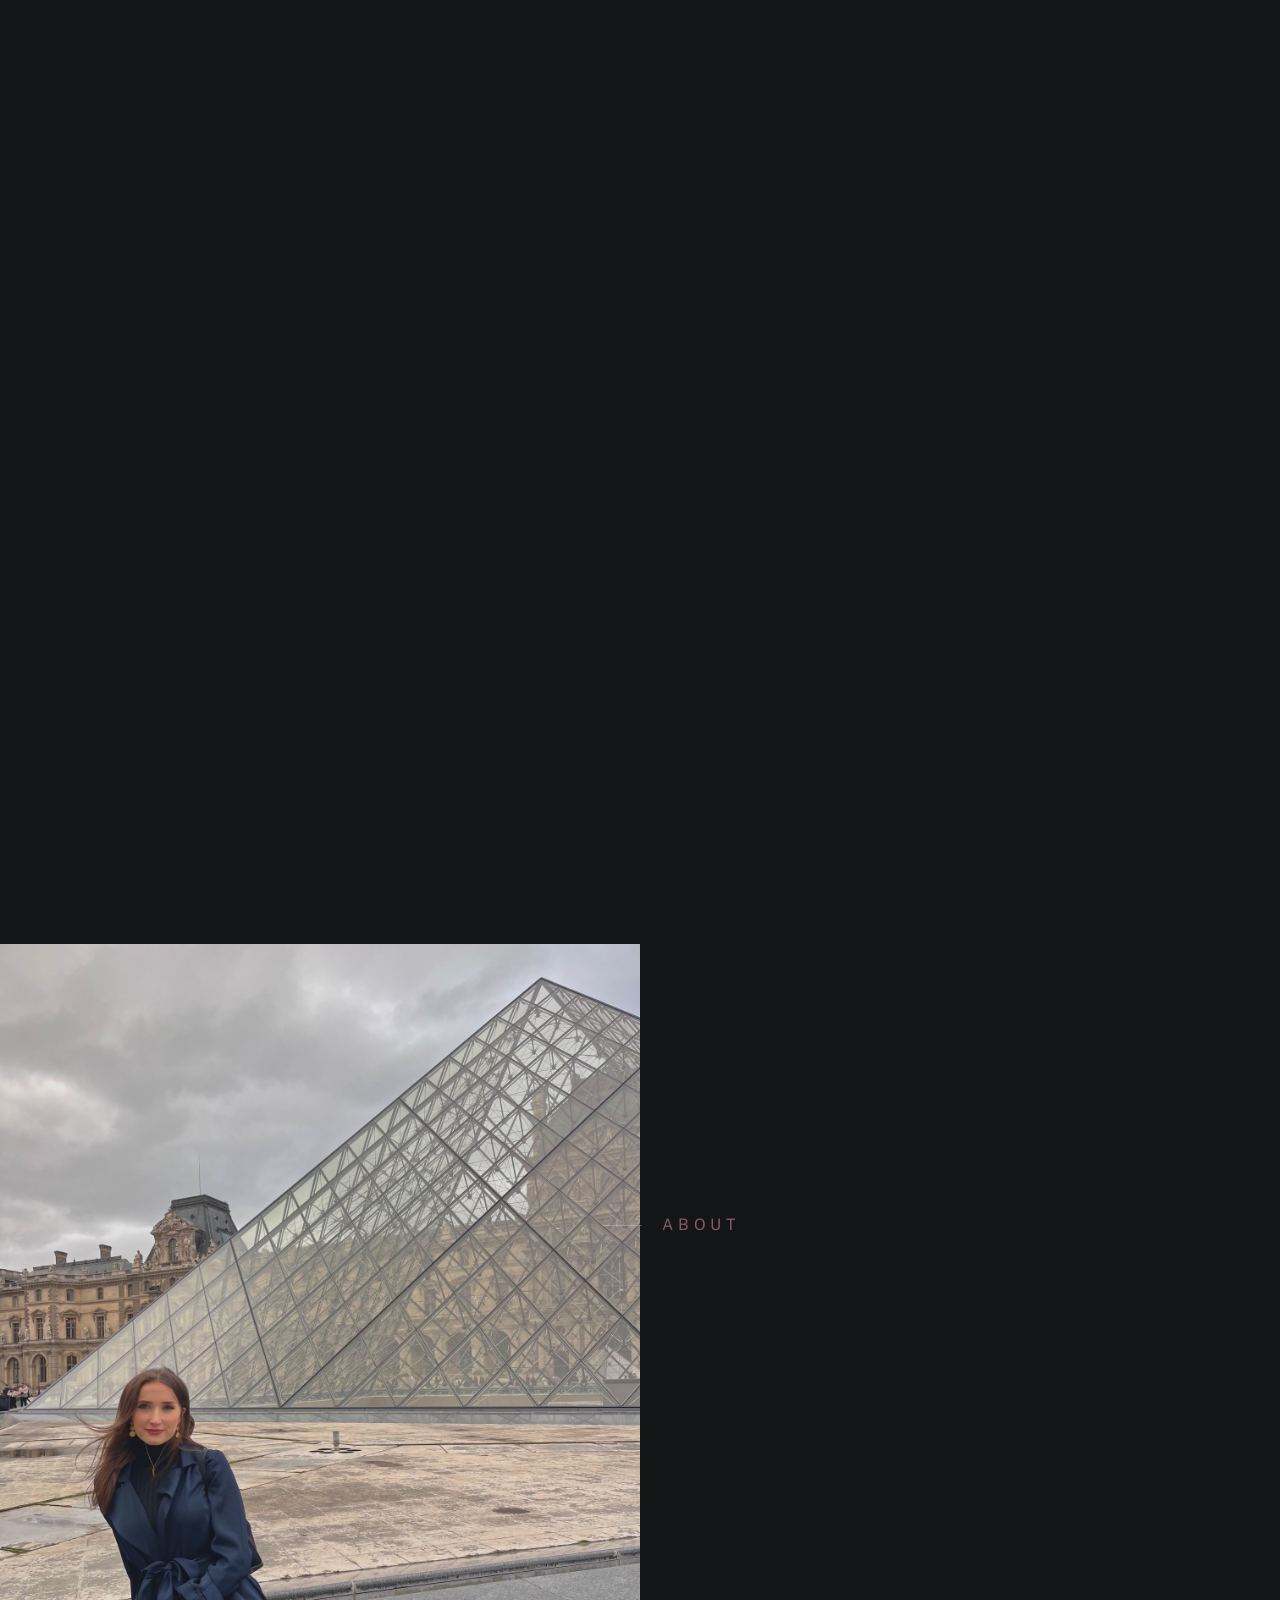
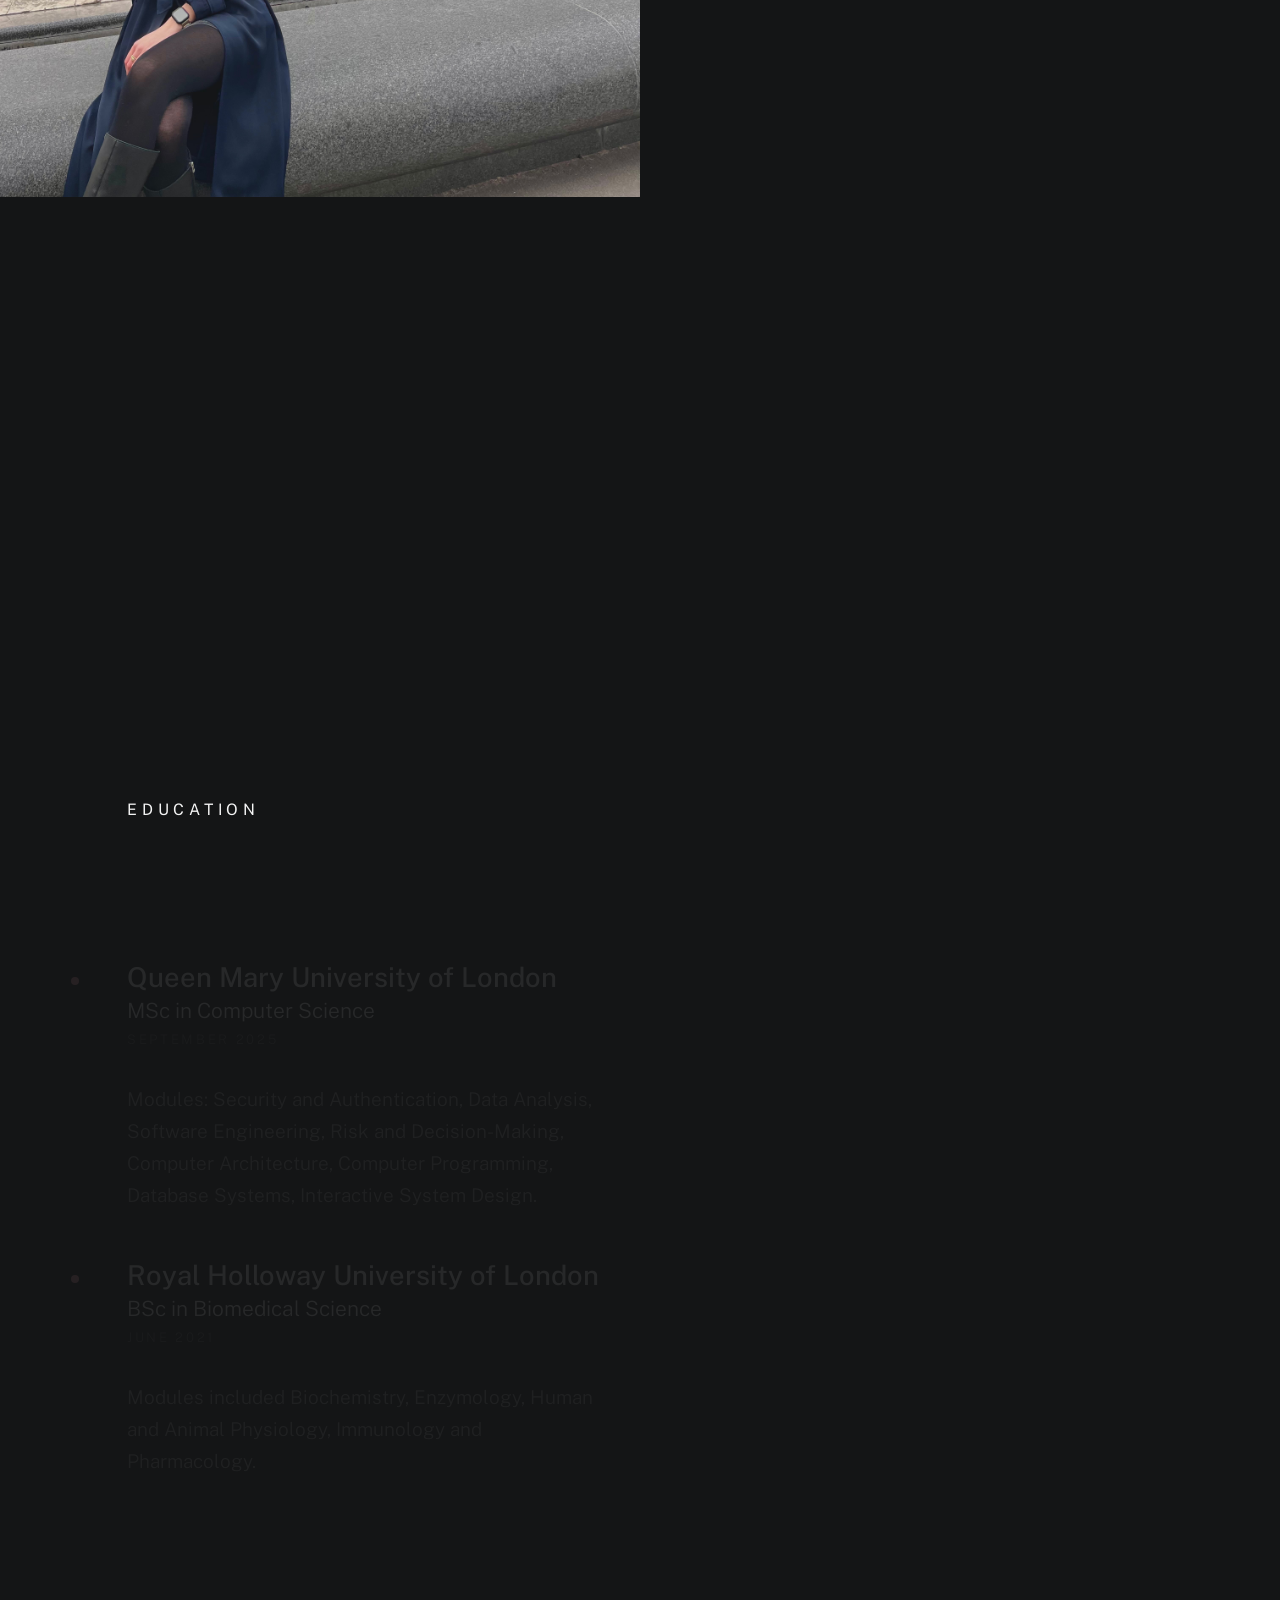
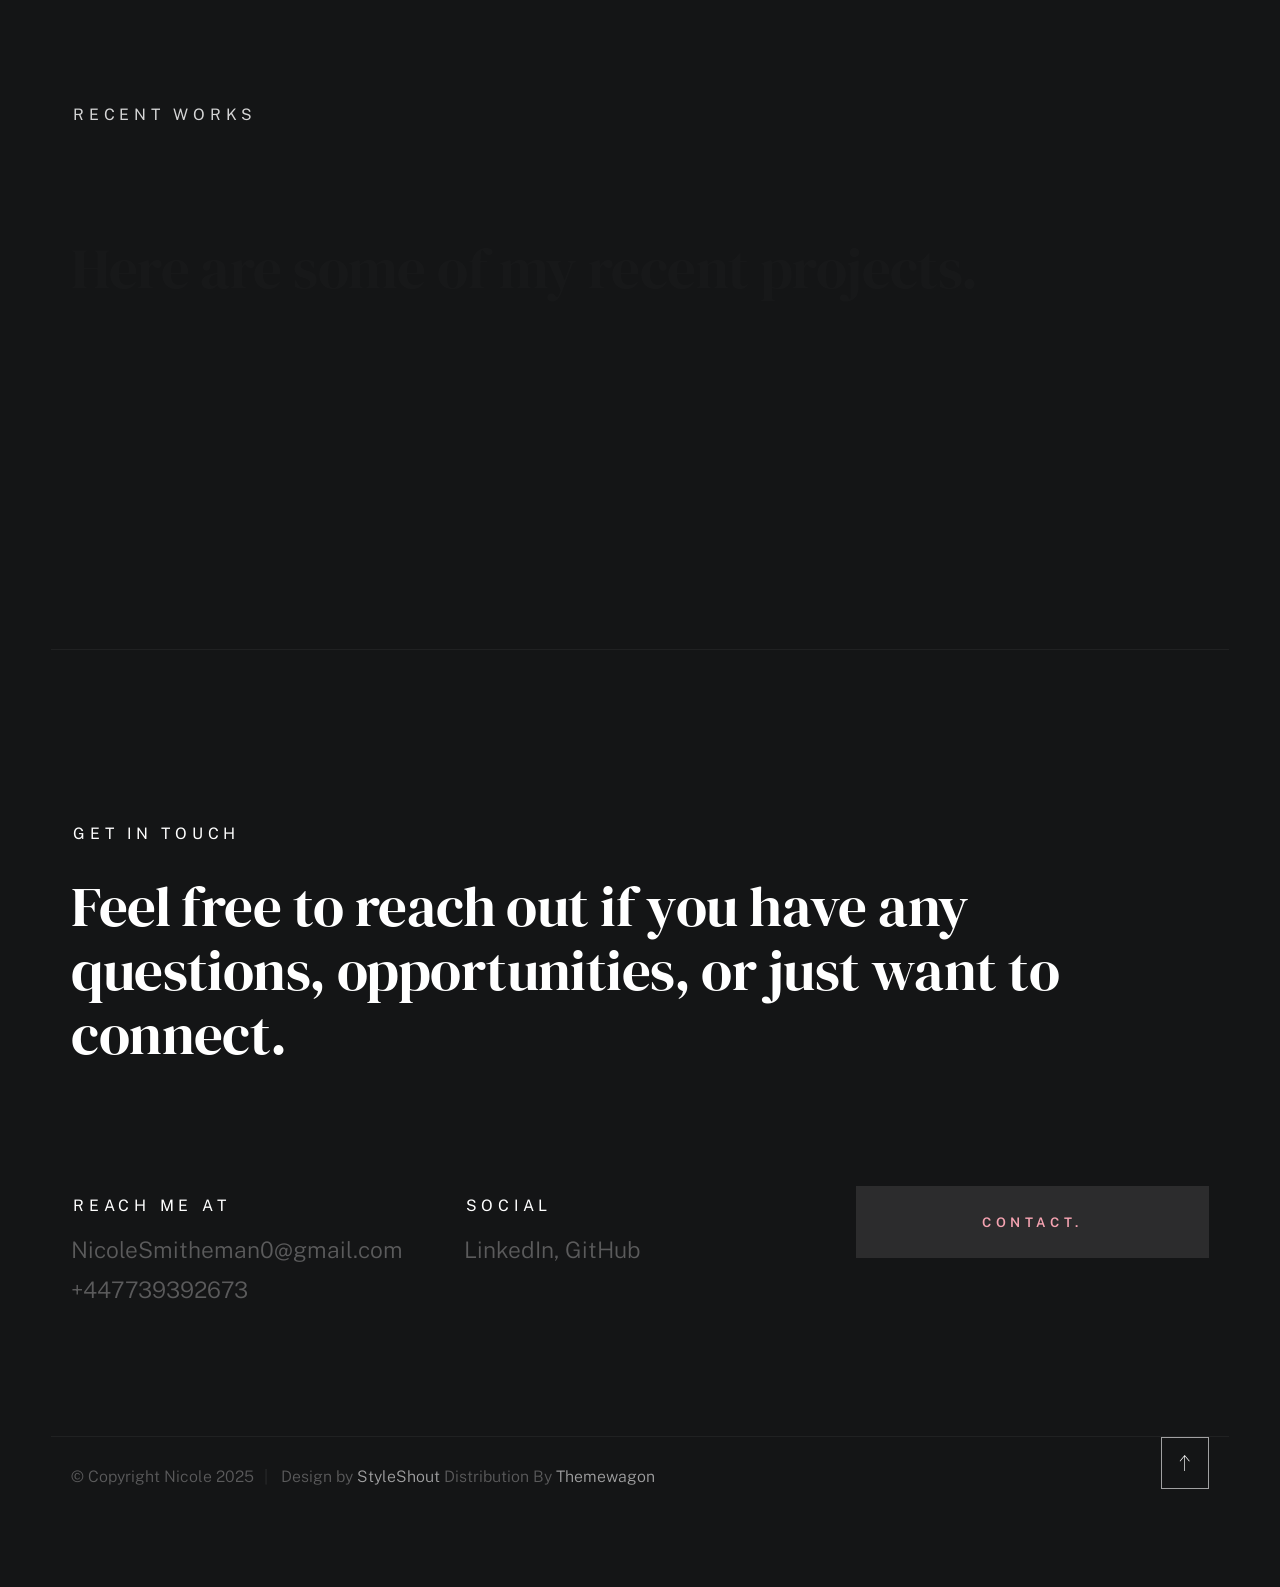
==== commit 5ed46d9e: "Fix cursor follower - move div before script tags" ====
--- a/docs/index.html
+++ b/docs/index.html
@@ -361,10 +361,10 @@
 
     <!-- Java Script
     ================================================== -->
+    <div class="cursor-follower"></div>
+    
     <script src="js/plugins.js"></script>
     <script src="js/main.js"></script>
 
-    <div class="cursor-follower"></div>
-
 </body>
 </html>
--- a/docs/css/styles.css
+++ b/docs/css/styles.css
@@ -4238,3 +4238,15 @@
         right : 6vw;
     }
 }
+
+/* cursor follower */
+.cursor-follower {
+    width: 20px;
+    height: 20px;
+    border: 2px solid #f4a0b0;
+    border-radius: 50%;
+    position: fixed;
+    pointer-events: none;
+    transition: transform 0.1s ease;
+    z-index: 9999;
+}
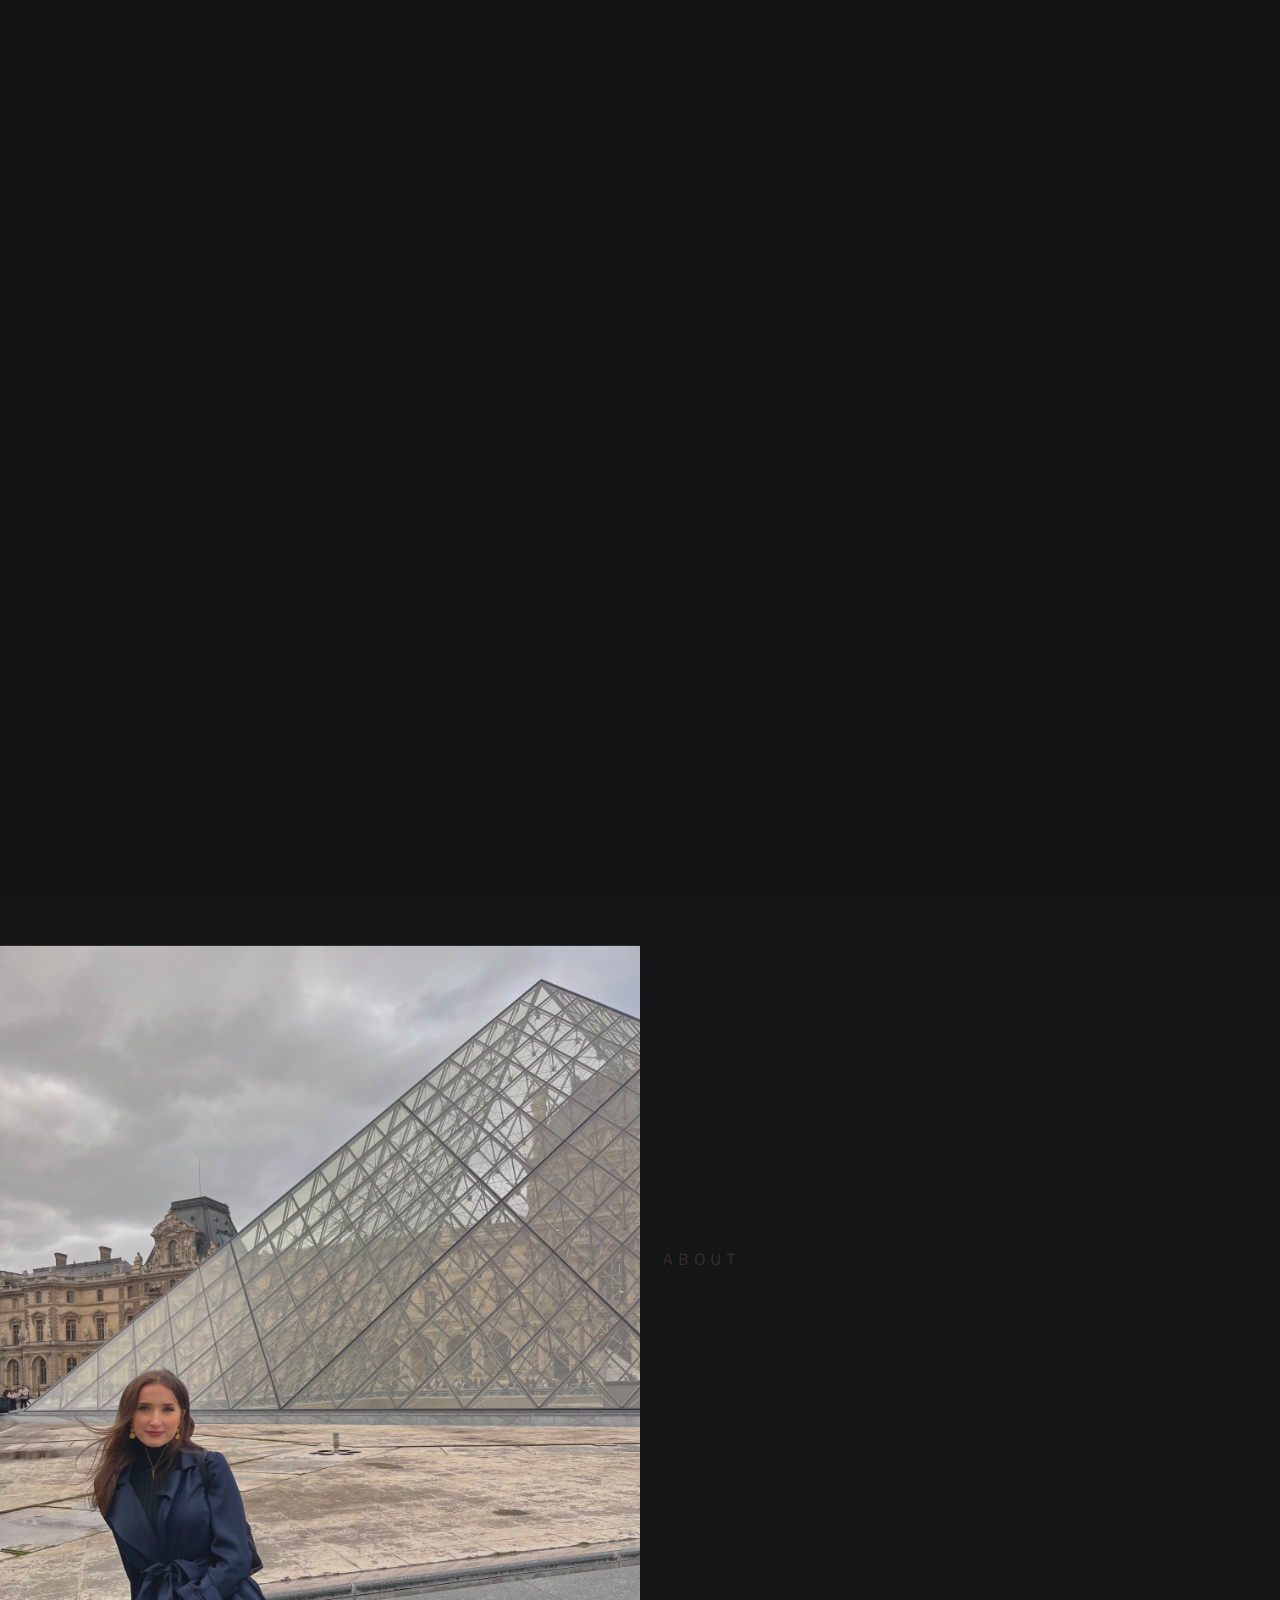
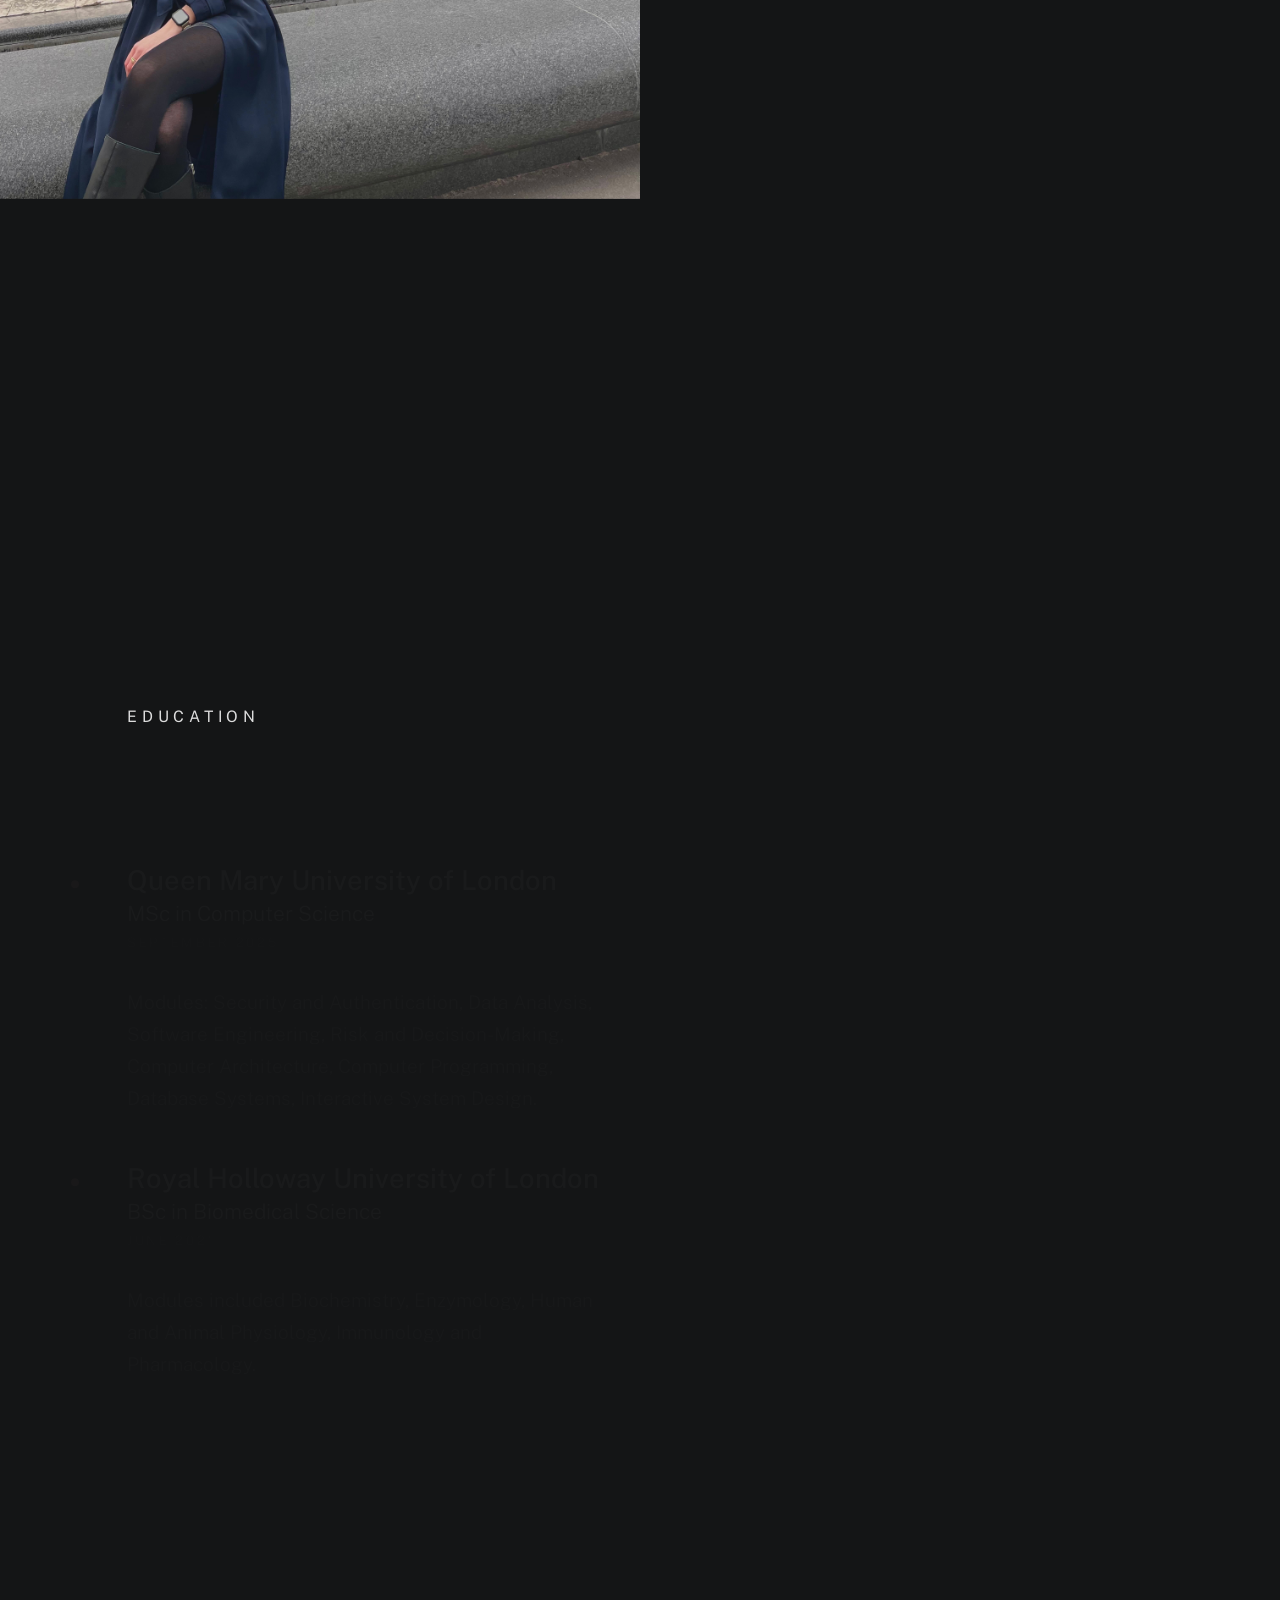
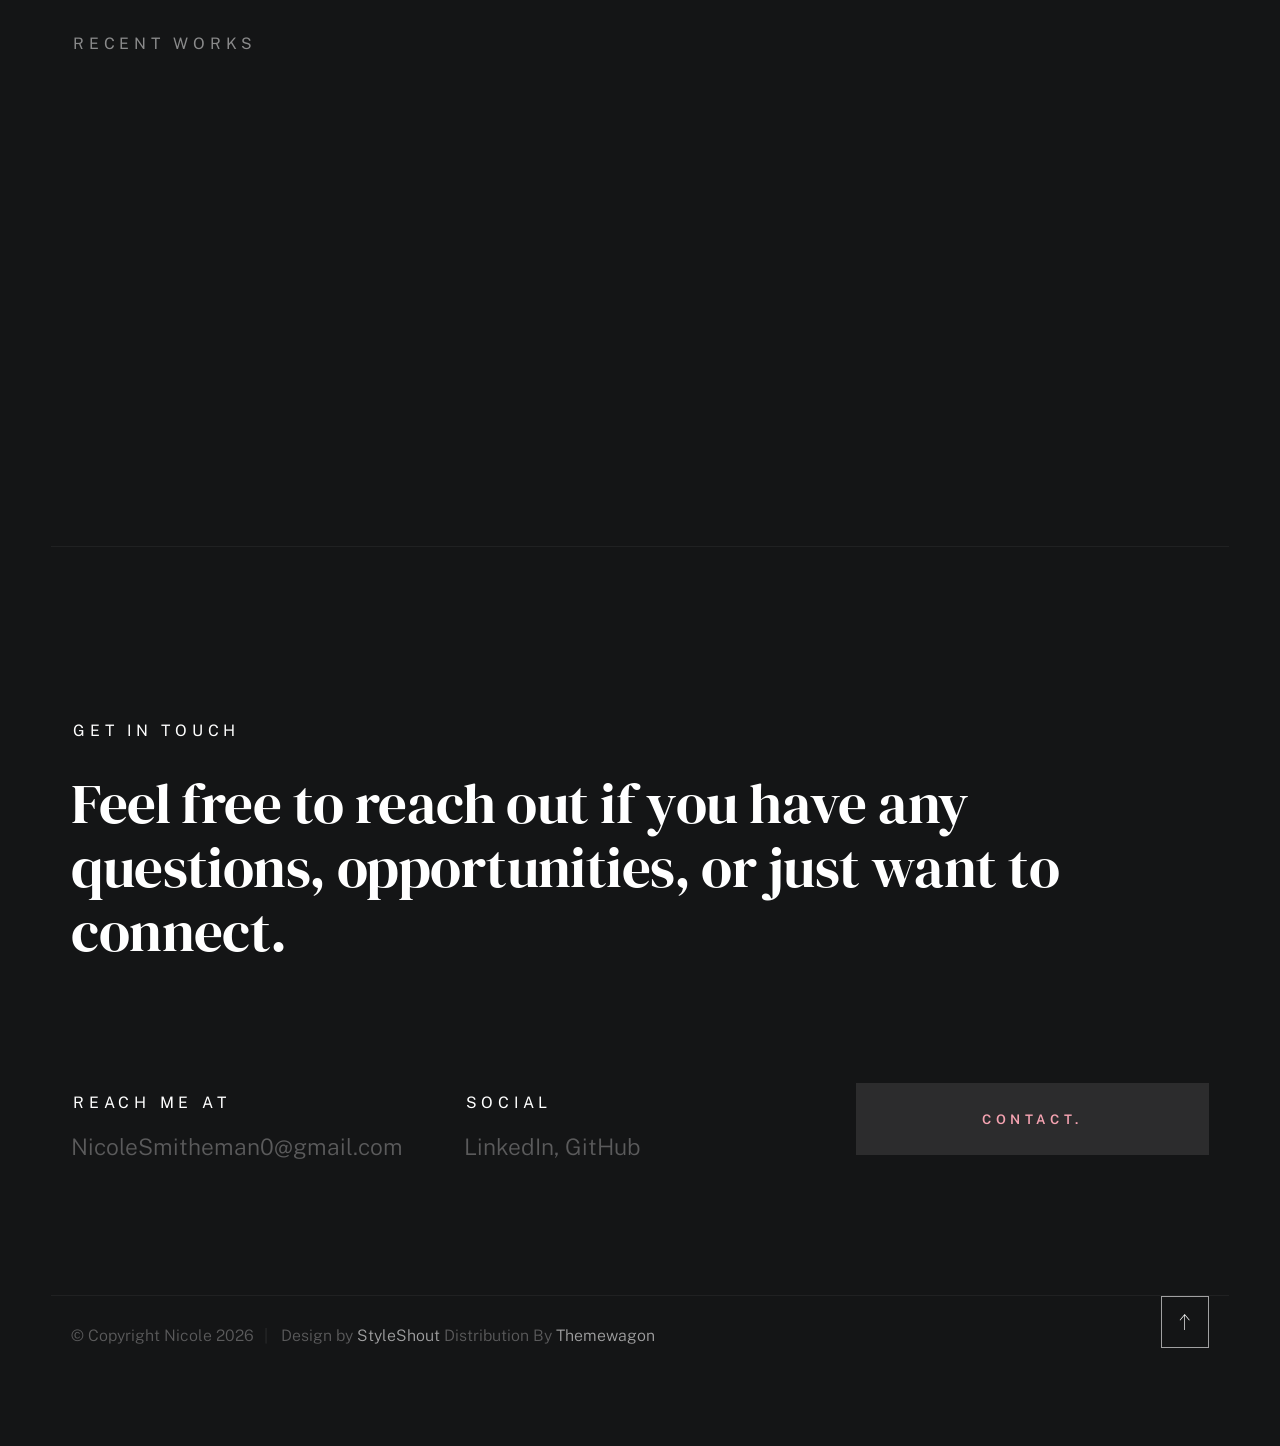
==== commit a8e2bcec: "Update contact information and copyright year" ====
--- a/docs/index.html
+++ b/docs/index.html
@@ -317,7 +317,6 @@
                         <h3 class="text-pretitle">Reach me at</h3>
                         <p class="contact-links" style="margin-bottom: 3rem;">
                             <a href="mailto:NicoleSmitheman0@gmail.com" class="mailtoui">NicoleSmitheman0@gmail.com</a> <br>
-                            <a href="tel:+447739392673">+447739392673</a>
                         </p>
                     </div>
                     <div class="column lg-4 md-6 tab-6 stack-on-550 contact-block">
@@ -343,7 +342,7 @@
 
             <div class="row">
                 <div class="column ss-copyright">
-                    <span>© Copyright Nicole 2025</span> 
+                    <span>© Copyright Nicole 2026</span> 
                     <span>Design by <a href="https://www.styleshout.com/">StyleShout</a> Distribution By <a href="https://themewagon.com">Themewagon</a></span>
                 </div>
 
--- a/docs/css/styles.css
+++ b/docs/css/styles.css
@@ -3441,12 +3441,27 @@
 }
 
 .about-expertise .skills-list li {
-    display      : inline-block;
-    padding-left : 0;
+    display          : inline-block;
+    background-color : transparent;
+    border           : 1px solid var(--color-1);
+    color            : var(--color-1);
+    padding          : 0.5rem 1.5rem;
+    border-radius    : 100px;
+    margin           : 0.4rem;
+    font-size        : var(--text-sm);
+    transition       : all 0.3s ease;
+    min-width        : 120px;
+    text-align       : center;
+}
+
+.about-expertise .skills-list li:hover {
+    background-color : var(--color-1);
+    color            : var(--color-black);
+    transform        : translateY(-2px);
 }
 
 .about-expertise .skills-list li:not(:last-child)::after {
-    content : ", ";
+    content : "";
 }
 
 /* --------------------------------------------------------------------
